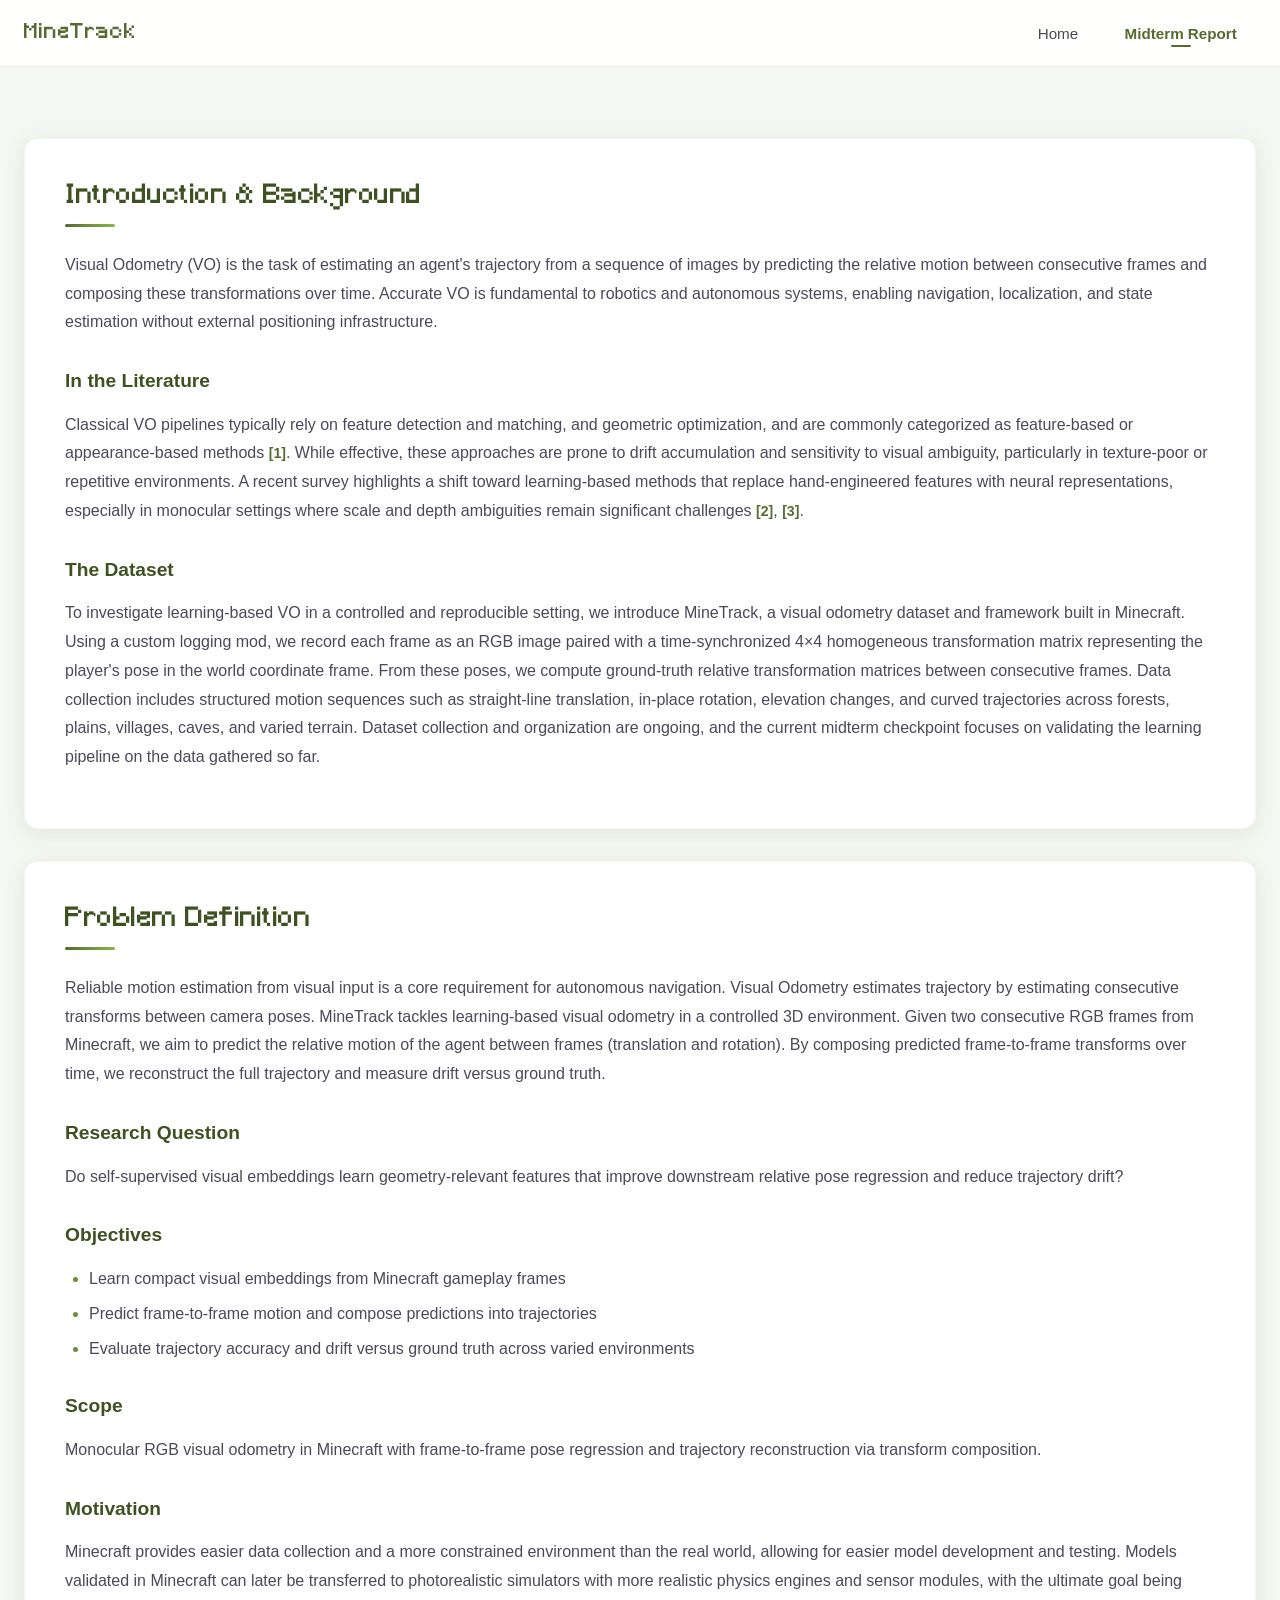
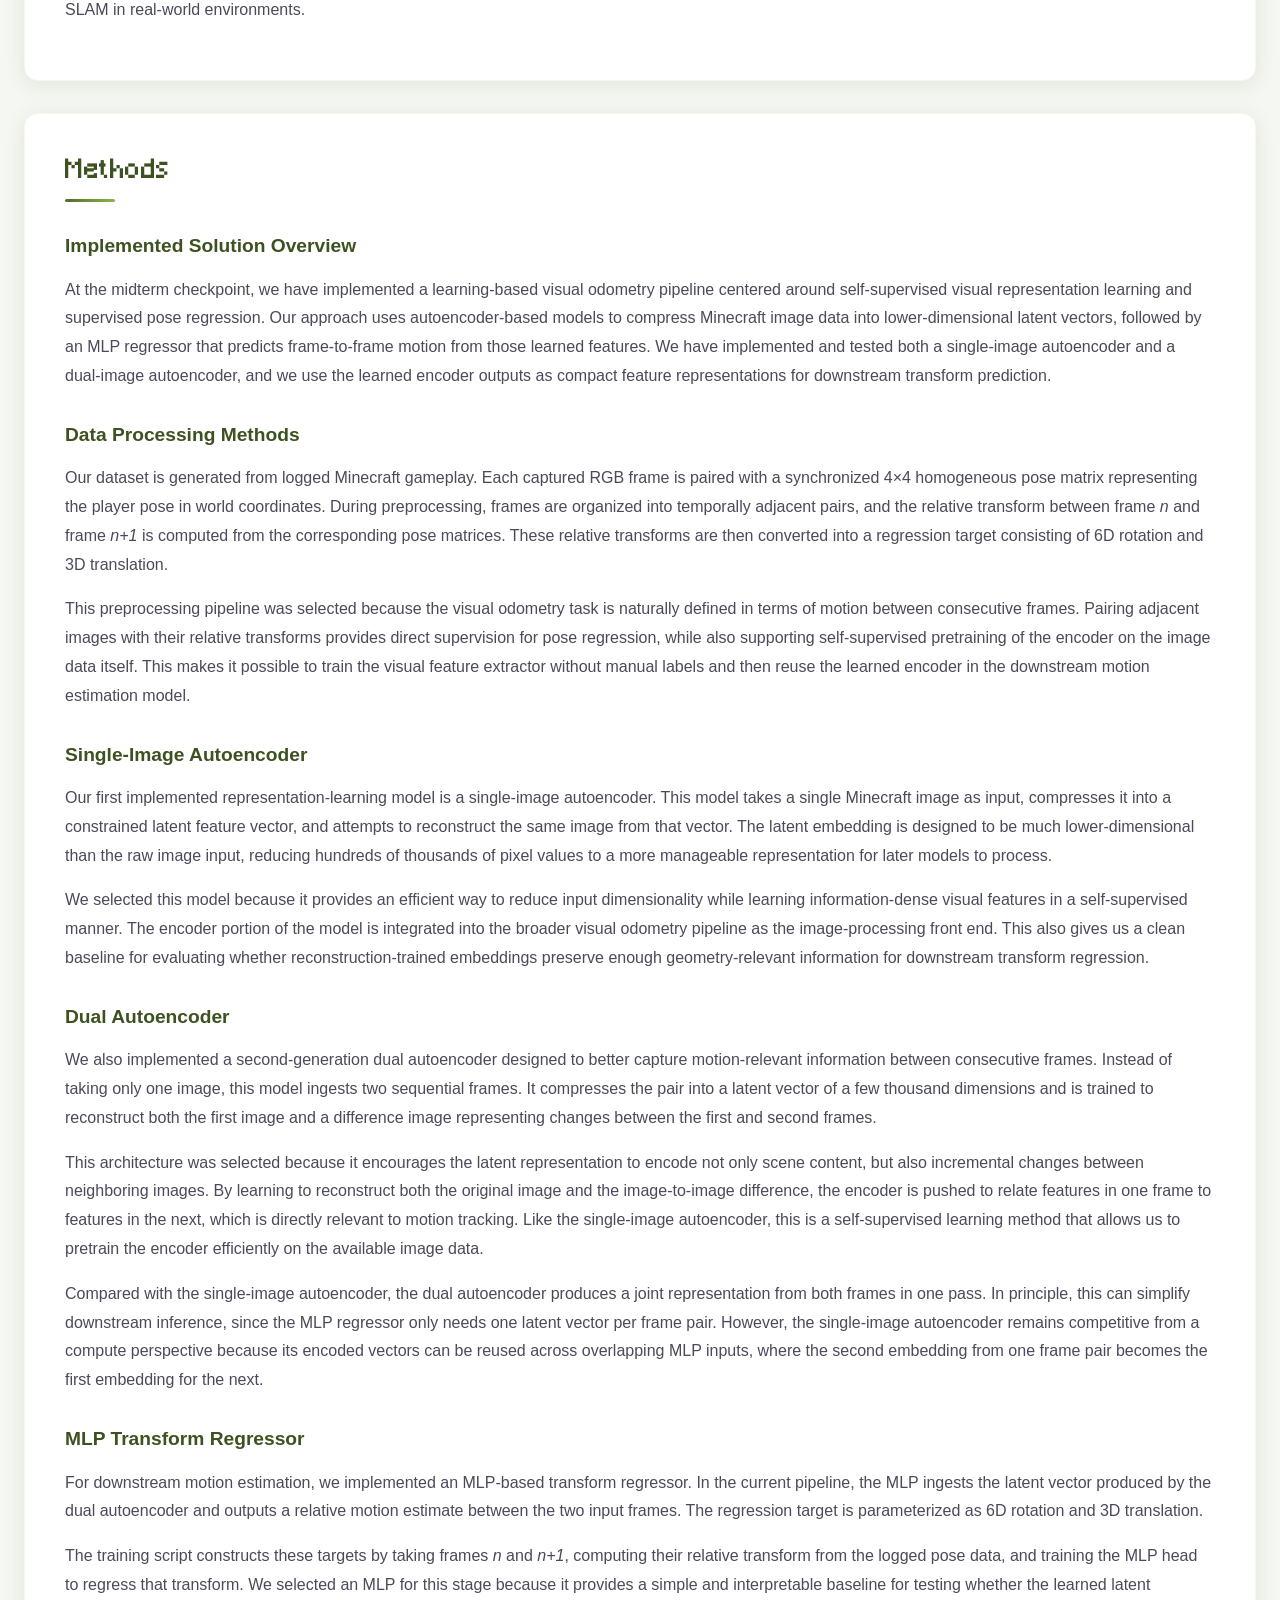
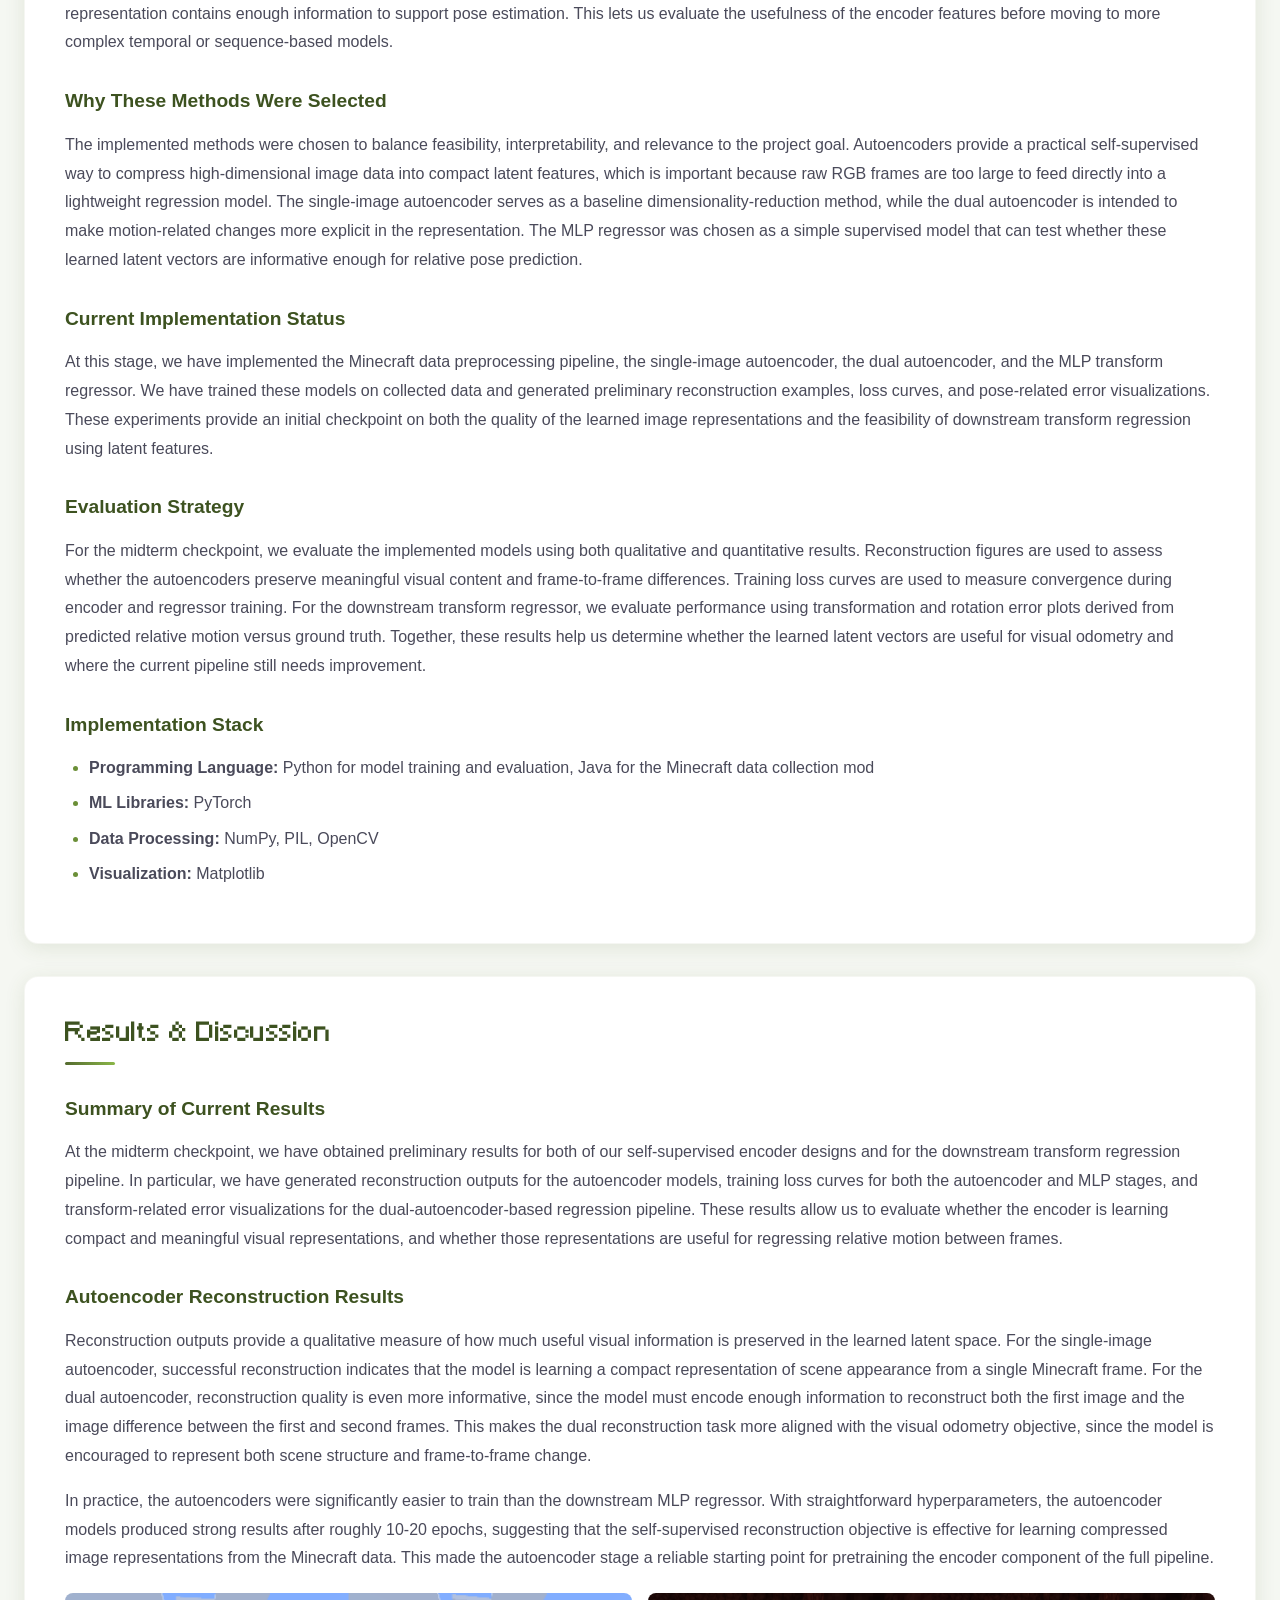
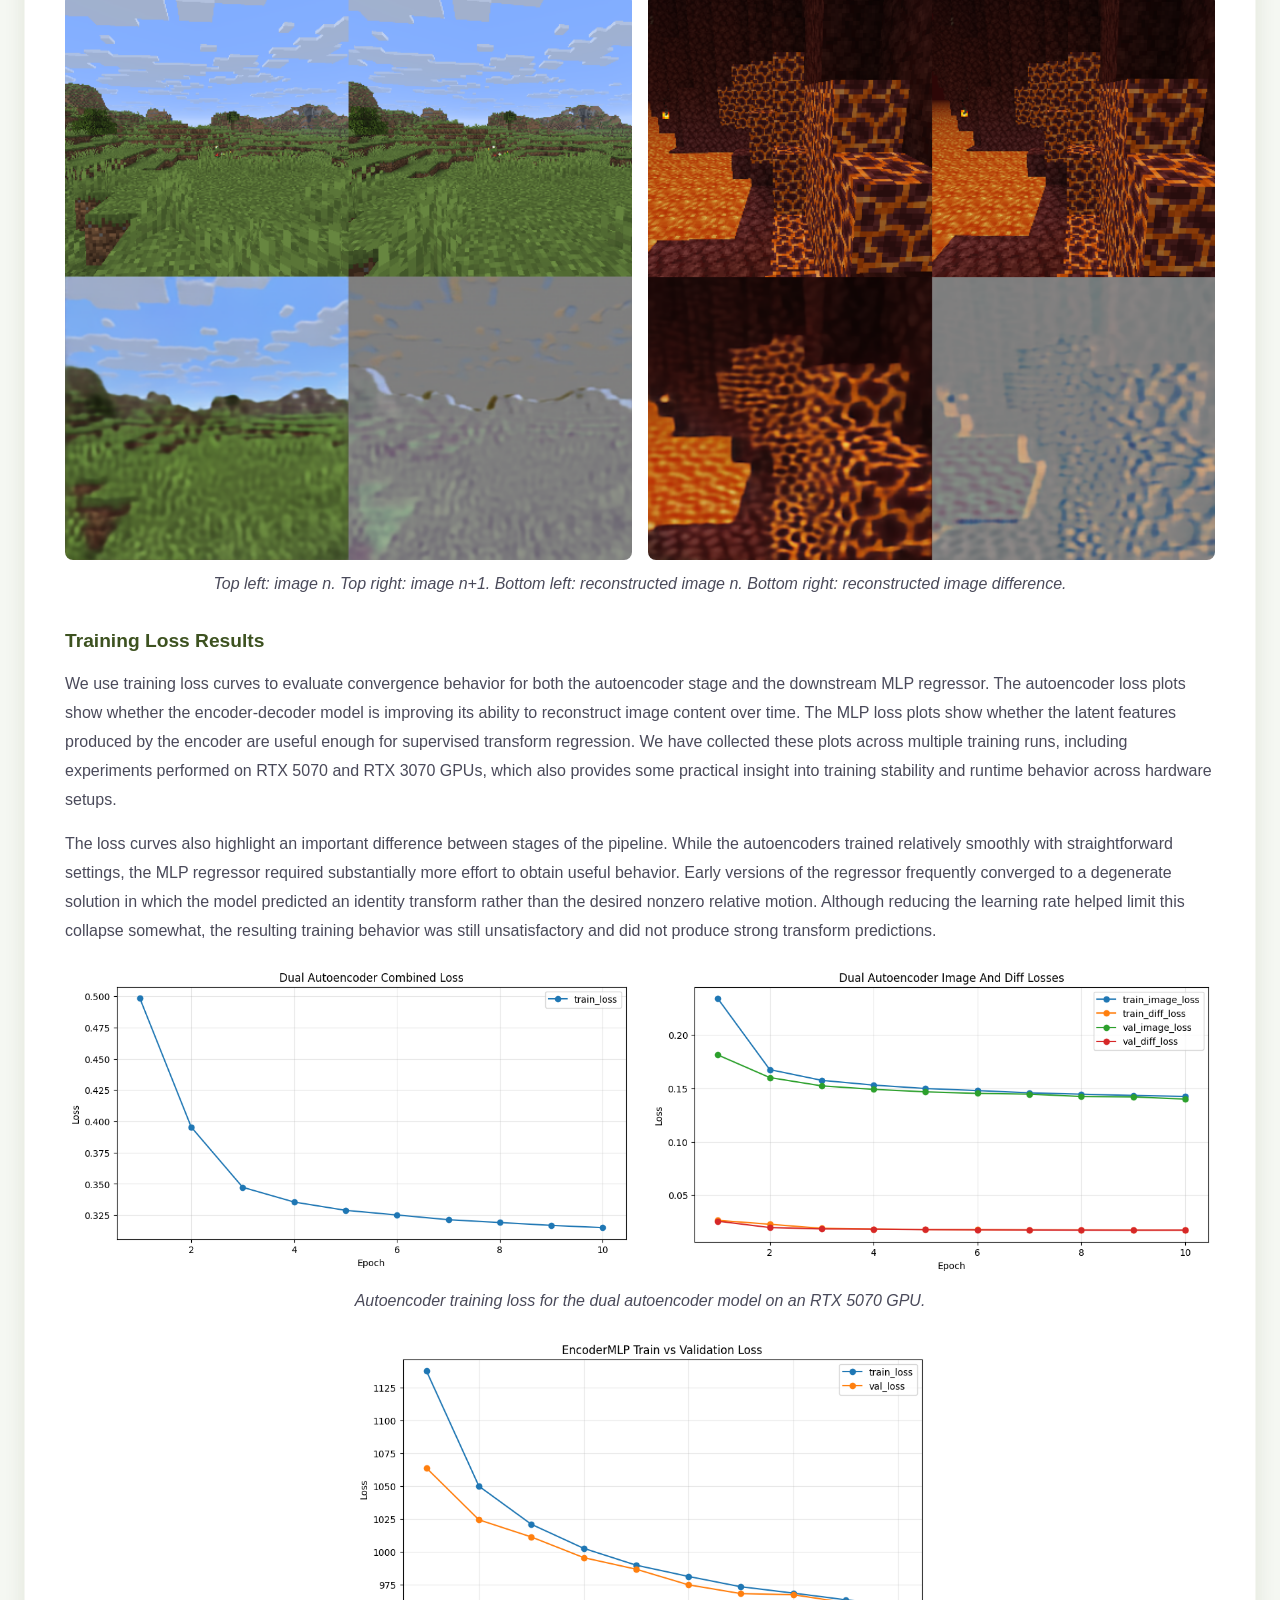
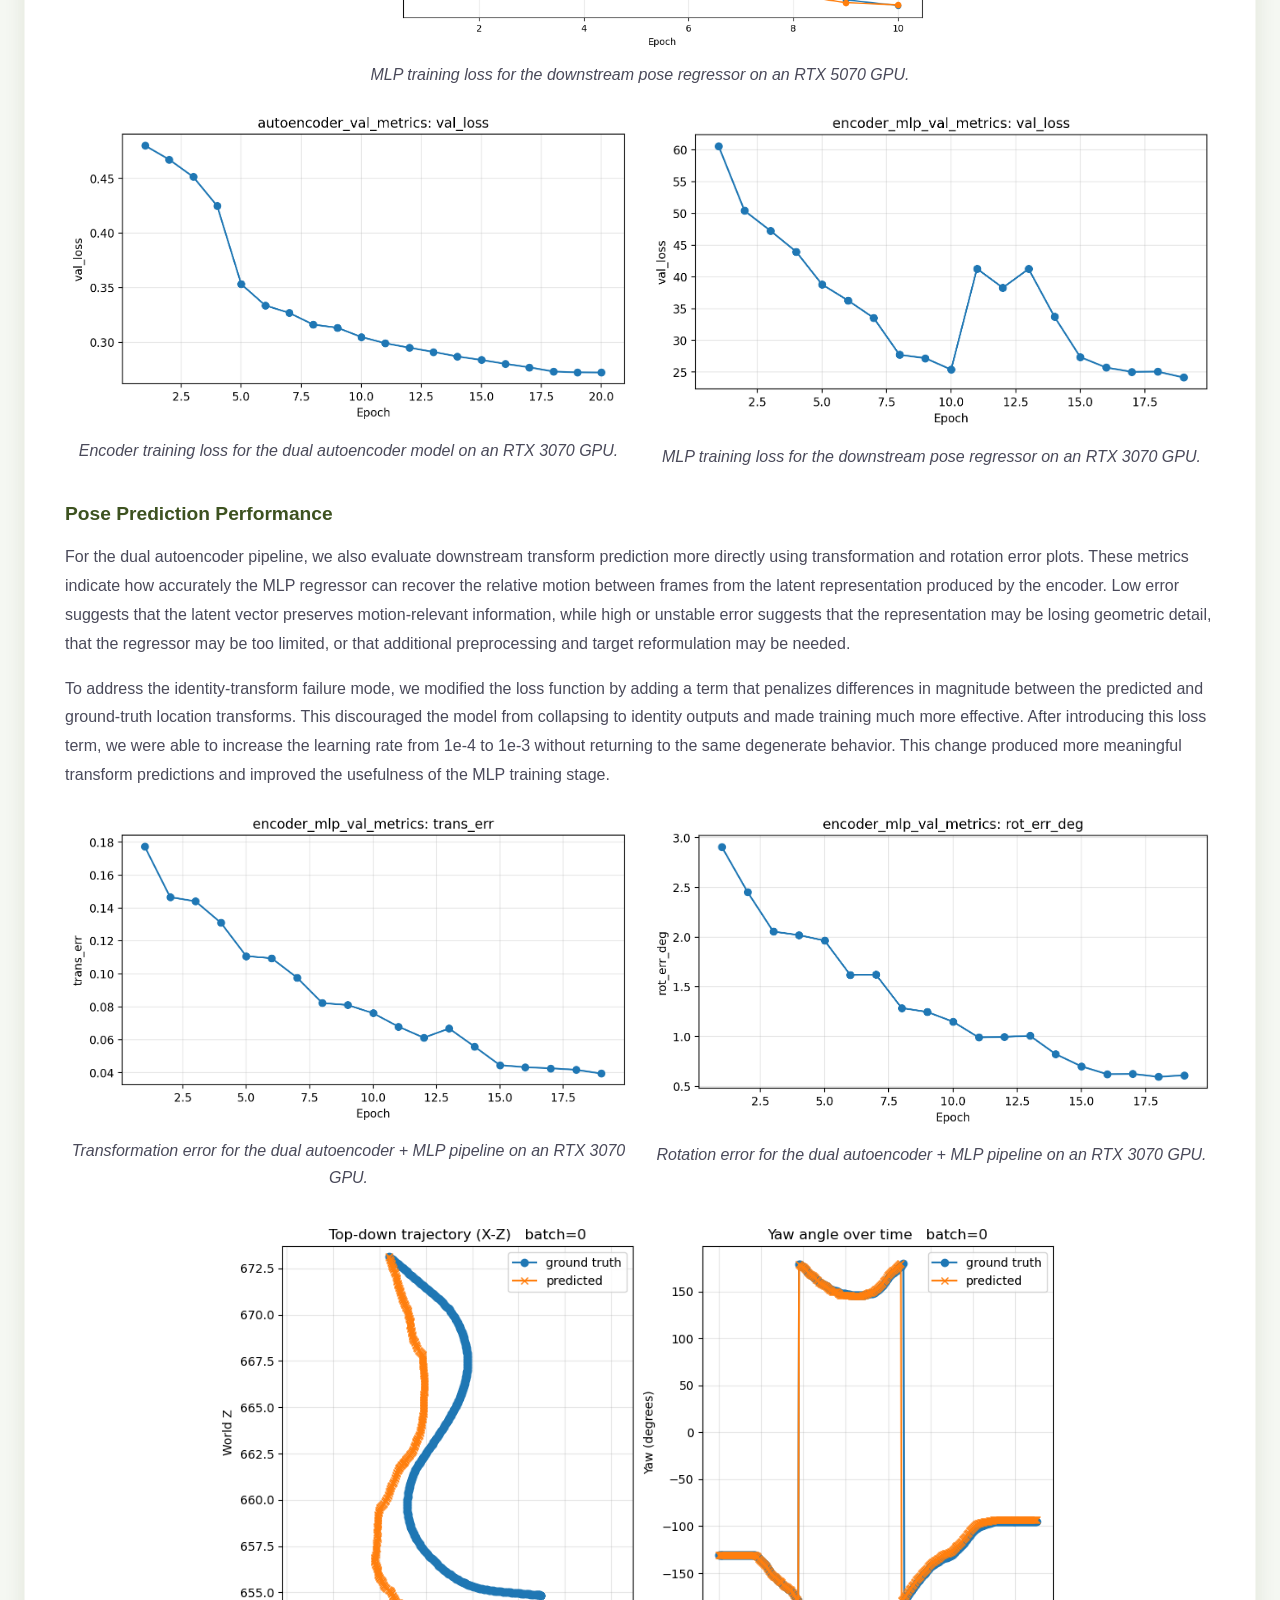
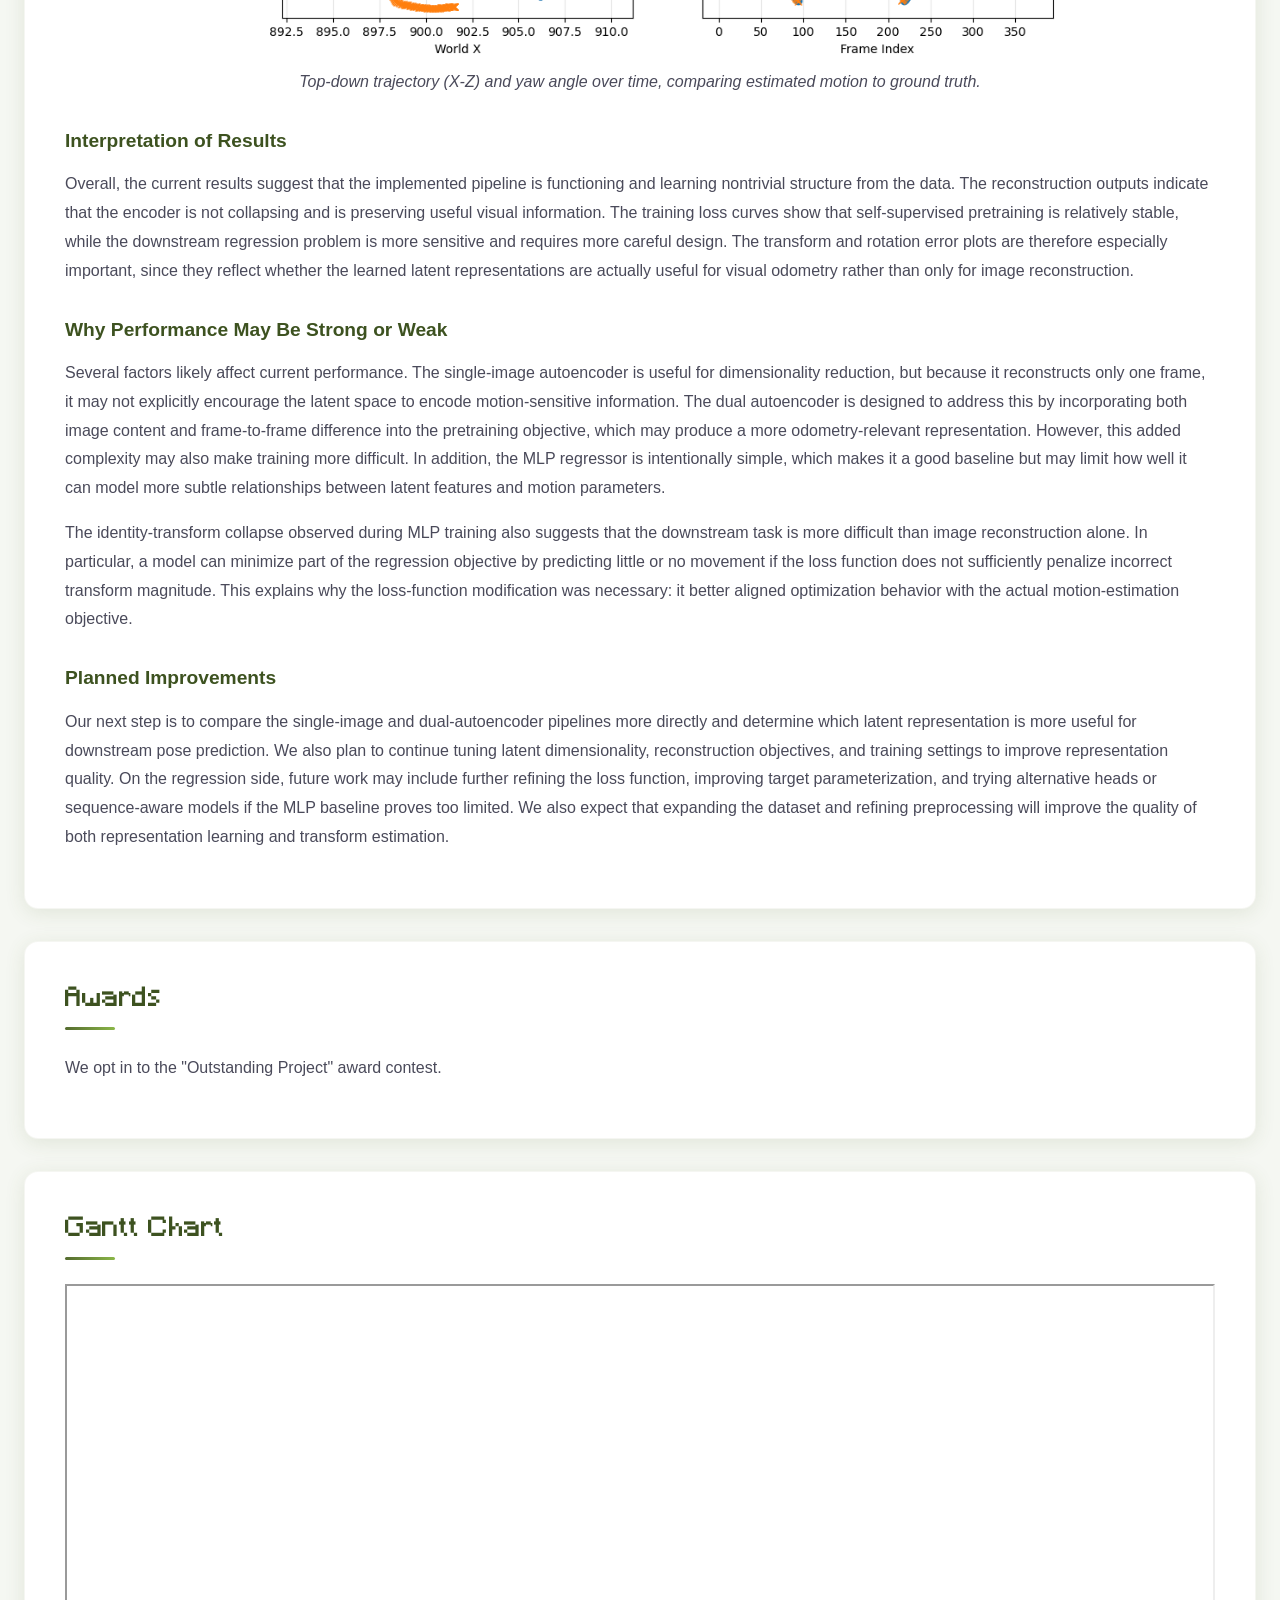
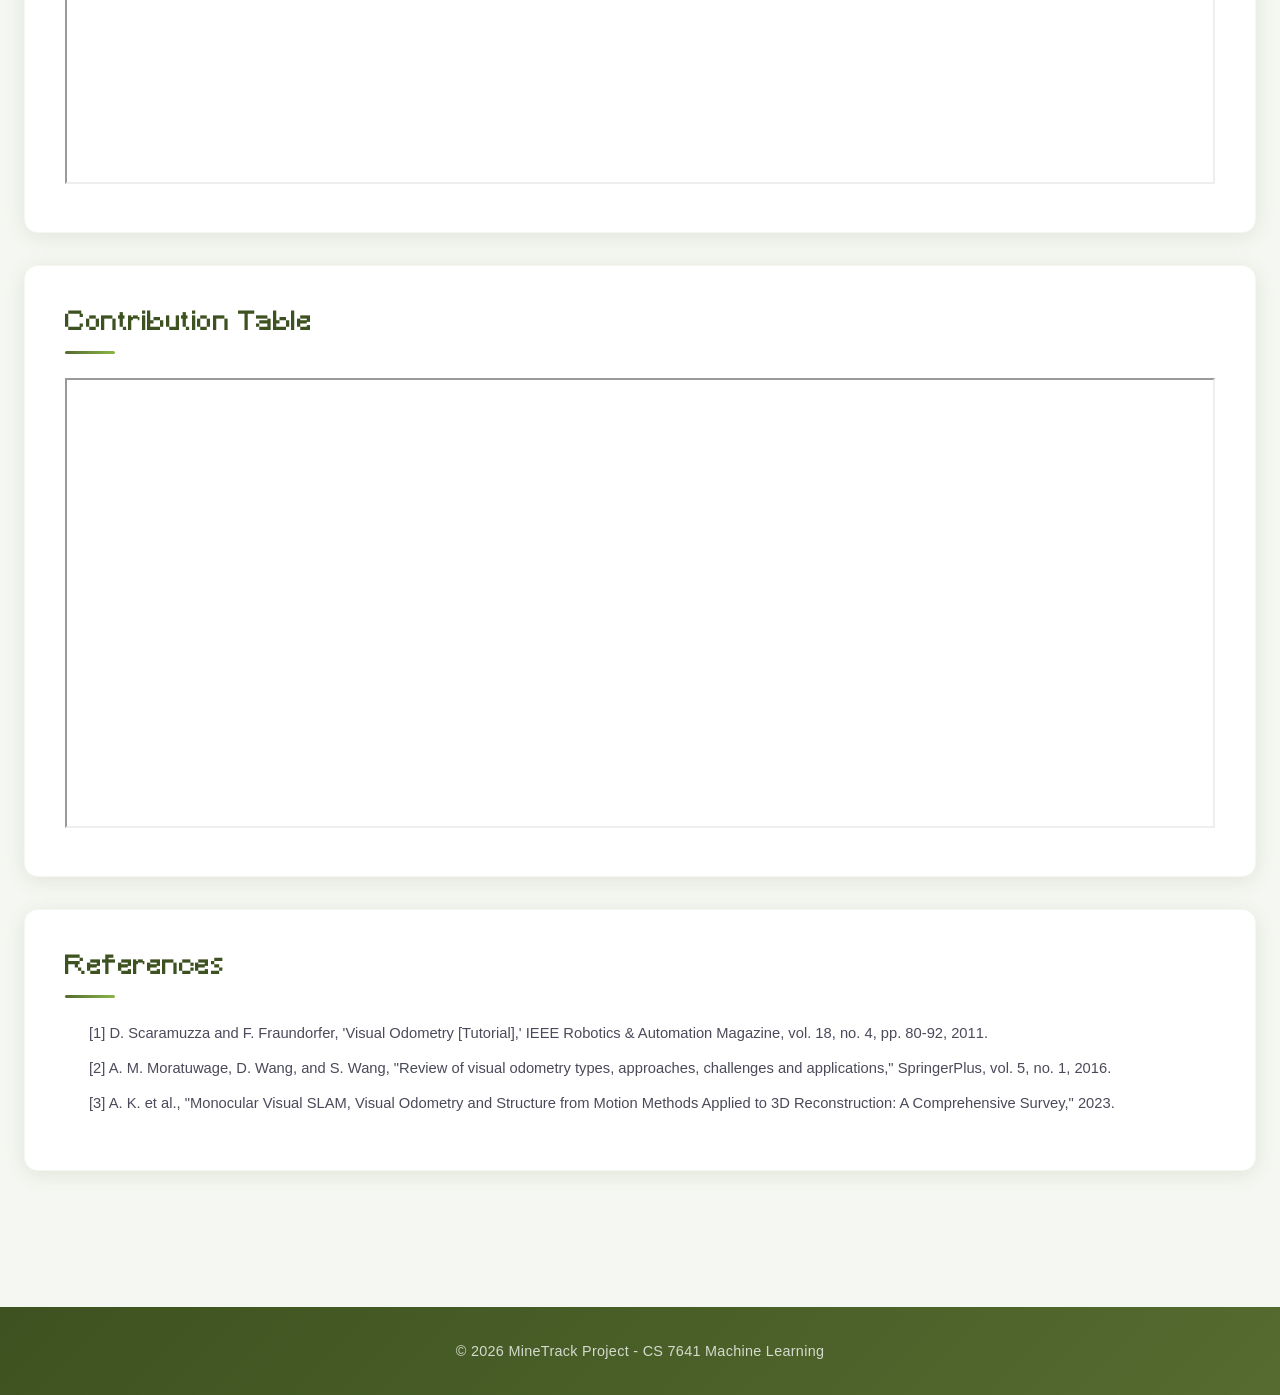
==== midterm.html @ 4d38806f "midterm report update" ====
<!DOCTYPE html>
<html lang="en">
<head>
    <meta charset="UTF-8">
    <meta name="viewport" content="width=device-width, initial-scale=1.0">
    <title>Midterm Report - MineTrack</title>
    <link rel="stylesheet" href="style.css">
    <script src="script.js" defer></script>
</head>
<body>

    <nav>
        <div class="container">
            <a href="index.html" class="nav-brand">MineTrack</a>
            <ul>
                <li><a href="index.html">Home</a></li>
                <li><a href="midterm.html" class="active">Midterm Report</a></li>
            </ul>
        </div>
    </nav>

    <main>
        <div class="container">

            <!-- Introduction & Background Panel -->
            <section class="content-panel fade-in">
                <h2>Introduction & Background</h2>

                <p>
                    Visual Odometry (VO) is the task of estimating an agent's trajectory from a sequence of images by predicting the relative motion between consecutive frames and composing these transformations over time. Accurate VO is fundamental to robotics and autonomous systems, enabling navigation, localization, and state estimation without external positioning infrastructure.
                </p>

                <h4>In the Literature</h4>
                <p>
                    Classical VO pipelines typically rely on feature detection and matching, and geometric optimization, and are commonly categorized as feature-based or appearance-based methods <span class="cite" data-ref="scaramuzza2011"></span>. While effective, these approaches are prone to drift accumulation and sensitivity to visual ambiguity, particularly in texture-poor or repetitive environments. A recent survey highlights a shift toward learning-based methods that replace hand-engineered features with neural representations, especially in monocular settings where scale and depth ambiguities remain significant challenges <span class="cite" data-ref="moratuwage2016"></span>, <span class="cite" data-ref="monocularsurvey2023"></span>.
                </p>

                <h4>The Dataset</h4>
                <p>
                    To investigate learning-based VO in a controlled and reproducible setting, we introduce MineTrack, a visual odometry dataset and framework built in Minecraft. Using a custom logging mod, we record each frame as an RGB image paired with a time-synchronized 4&times;4 homogeneous transformation matrix representing the player's pose in the world coordinate frame. From these poses, we compute ground-truth relative transformation matrices between consecutive frames. Data collection includes structured motion sequences such as straight-line translation, in-place rotation, elevation changes, and curved trajectories across forests, plains, villages, caves, and varied terrain. Dataset collection and organization are ongoing, and the current midterm checkpoint focuses on validating the learning pipeline on the data gathered so far.
                </p>
            </section>

            <!-- Problem Definition Panel -->
            <section class="content-panel fade-in">
                <h2>Problem Definition</h2>
                <p>
                    Reliable motion estimation from visual input is a core requirement for autonomous navigation. Visual Odometry estimates trajectory by estimating consecutive transforms between camera poses. MineTrack tackles learning-based visual odometry in a controlled 3D environment. Given two consecutive RGB frames from Minecraft, we aim to predict the relative motion of the agent between frames (translation and rotation). By composing predicted frame-to-frame transforms over time, we reconstruct the full trajectory and measure drift versus ground truth.
                </p>

                <h4>Research Question</h4>
                <p>
                    Do self-supervised visual embeddings learn geometry-relevant features that improve downstream relative pose regression and reduce trajectory drift?
                </p>

                <h4>Objectives</h4>
                <ul>
                    <li>Learn compact visual embeddings from Minecraft gameplay frames</li>
                    <li>Predict frame-to-frame motion and compose predictions into trajectories</li>
                    <li>Evaluate trajectory accuracy and drift versus ground truth across varied environments</li>
                </ul>

                <h4>Scope</h4>
                <p>
                    Monocular RGB visual odometry in Minecraft with frame-to-frame pose regression and trajectory reconstruction via transform composition.
                </p>

                <h4>Motivation</h4>
                <p>
                    Minecraft provides easier data collection and a more constrained environment than the real world, allowing for easier model development and testing. Models validated in Minecraft can later be transferred to photorealistic simulators with more realistic physics engines and sensor modules, with the ultimate goal being SLAM in real-world environments.
                </p>
            </section>

            <!-- Methods Panel -->
            <section class="content-panel fade-in">
                <h2>Methods</h2>

                <h4>Implemented Solution Overview</h4>
                <p>
                    At the midterm checkpoint, we have implemented a learning-based visual odometry pipeline centered around self-supervised visual representation learning and supervised pose regression. Our approach uses autoencoder-based models to compress Minecraft image data into lower-dimensional latent vectors, followed by an MLP regressor that predicts frame-to-frame motion from those learned features. We have implemented and tested both a single-image autoencoder and a dual-image autoencoder, and we use the learned encoder outputs as compact feature representations for downstream transform prediction.
                </p>

                <h4>Data Processing Methods</h4>
                <p>
                    Our dataset is generated from logged Minecraft gameplay. Each captured RGB frame is paired with a synchronized 4&times;4 homogeneous pose matrix representing the player pose in world coordinates. During preprocessing, frames are organized into temporally adjacent pairs, and the relative transform between frame <em>n</em> and frame <em>n+1</em> is computed from the corresponding pose matrices. These relative transforms are then converted into a regression target consisting of 6D rotation and 3D translation.
                </p>
                <p>
                    This preprocessing pipeline was selected because the visual odometry task is naturally defined in terms of motion between consecutive frames. Pairing adjacent images with their relative transforms provides direct supervision for pose regression, while also supporting self-supervised pretraining of the encoder on the image data itself. This makes it possible to train the visual feature extractor without manual labels and then reuse the learned encoder in the downstream motion estimation model.
                </p>

                <h4>Single-Image Autoencoder</h4>
                <p>
                    Our first implemented representation-learning model is a single-image autoencoder. This model takes a single Minecraft image as input, compresses it into a constrained latent feature vector, and attempts to reconstruct the same image from that vector. The latent embedding is designed to be much lower-dimensional than the raw image input, reducing hundreds of thousands of pixel values to a more manageable representation for later models to process.
                </p>
                <p>
                    We selected this model because it provides an efficient way to reduce input dimensionality while learning information-dense visual features in a self-supervised manner. The encoder portion of the model is integrated into the broader visual odometry pipeline as the image-processing front end. This also gives us a clean baseline for evaluating whether reconstruction-trained embeddings preserve enough geometry-relevant information for downstream transform regression.
                </p>

                <h4>Dual Autoencoder</h4>
                <p>
                    We also implemented a second-generation dual autoencoder designed to better capture motion-relevant information between consecutive frames. Instead of taking only one image, this model ingests two sequential frames. It compresses the pair into a latent vector of a few thousand dimensions and is trained to reconstruct both the first image and a difference image representing changes between the first and second frames.
                </p>
                <p>
                    This architecture was selected because it encourages the latent representation to encode not only scene content, but also incremental changes between neighboring images. By learning to reconstruct both the original image and the image-to-image difference, the encoder is pushed to relate features in one frame to features in the next, which is directly relevant to motion tracking. Like the single-image autoencoder, this is a self-supervised learning method that allows us to pretrain the encoder efficiently on the available image data.
                </p>
                <p>
                    Compared with the single-image autoencoder, the dual autoencoder produces a joint representation from both frames in one pass. In principle, this can simplify downstream inference, since the MLP regressor only needs one latent vector per frame pair. However, the single-image autoencoder remains competitive from a compute perspective because its encoded vectors can be reused across overlapping MLP inputs, where the second embedding from one frame pair becomes the first embedding for the next.
                </p>

                <h4>MLP Transform Regressor</h4>
                <p>
                    For downstream motion estimation, we implemented an MLP-based transform regressor. In the current pipeline, the MLP ingests the latent vector produced by the dual autoencoder and outputs a relative motion estimate between the two input frames. The regression target is parameterized as 6D rotation and 3D translation.
                </p>
                <p>
                    The training script constructs these targets by taking frames <em>n</em> and <em>n+1</em>, computing their relative transform from the logged pose data, and training the MLP head to regress that transform. We selected an MLP for this stage because it provides a simple and interpretable baseline for testing whether the learned latent representation contains enough information to support pose estimation. This lets us evaluate the usefulness of the encoder features before moving to more complex temporal or sequence-based models.
                </p>

                <h4>Why These Methods Were Selected</h4>
                <p>
                    The implemented methods were chosen to balance feasibility, interpretability, and relevance to the project goal. Autoencoders provide a practical self-supervised way to compress high-dimensional image data into compact latent features, which is important because raw RGB frames are too large to feed directly into a lightweight regression model. The single-image autoencoder serves as a baseline dimensionality-reduction method, while the dual autoencoder is intended to make motion-related changes more explicit in the representation. The MLP regressor was chosen as a simple supervised model that can test whether these learned latent vectors are informative enough for relative pose prediction.
                </p>

                <h4>Current Implementation Status</h4>
                <p>
                    At this stage, we have implemented the Minecraft data preprocessing pipeline, the single-image autoencoder, the dual autoencoder, and the MLP transform regressor. We have trained these models on collected data and generated preliminary reconstruction examples, loss curves, and pose-related error visualizations. These experiments provide an initial checkpoint on both the quality of the learned image representations and the feasibility of downstream transform regression using latent features.
                </p>

                <h4>Evaluation Strategy</h4>
                <p>
                    For the midterm checkpoint, we evaluate the implemented models using both qualitative and quantitative results. Reconstruction figures are used to assess whether the autoencoders preserve meaningful visual content and frame-to-frame differences. Training loss curves are used to measure convergence during encoder and regressor training. For the downstream transform regressor, we evaluate performance using transformation and rotation error plots derived from predicted relative motion versus ground truth. Together, these results help us determine whether the learned latent vectors are useful for visual odometry and where the current pipeline still needs improvement.
                </p>

                <h4>Implementation Stack</h4>
                <ul>
                    <li><strong>Programming Language:</strong> Python for model training and evaluation, Java for the Minecraft data collection mod</li>
                    <li><strong>ML Libraries:</strong> PyTorch</li>
                    <li><strong>Data Processing:</strong> NumPy, PIL, OpenCV</li>
                    <li><strong>Visualization:</strong> Matplotlib</li>
                </ul>
            </section>

            <!-- Results & Discussion Panel -->
            <section class="content-panel fade-in">
                <h2>Results & Discussion</h2>

                <h4>Summary of Current Results</h4>
                <p>
                    At the midterm checkpoint, we have obtained preliminary results for both of our self-supervised encoder designs and for the downstream transform regression pipeline. In particular, we have generated reconstruction outputs for the autoencoder models, training loss curves for both the autoencoder and MLP stages, and transform-related error visualizations for the dual-autoencoder-based regression pipeline. These results allow us to evaluate whether the encoder is learning compact and meaningful visual representations, and whether those representations are useful for regressing relative motion between frames.
                </p>

                <h4>Autoencoder Reconstruction Results</h4>
                <p>
                    Reconstruction outputs provide a qualitative measure of how much useful visual information is preserved in the learned latent space. For the single-image autoencoder, successful reconstruction indicates that the model is learning a compact representation of scene appearance from a single Minecraft frame. For the dual autoencoder, reconstruction quality is even more informative, since the model must encode enough information to reconstruct both the first image and the image difference between the first and second frames. This makes the dual reconstruction task more aligned with the visual odometry objective, since the model is encouraged to represent both scene structure and frame-to-frame change.
                </p>
                <p>
                    In practice, the autoencoders were significantly easier to train than the downstream MLP regressor. With straightforward hyperparameters, the autoencoder models produced strong results after roughly 10-20 epochs, suggesting that the self-supervised reconstruction objective is effective for learning compressed image representations from the Minecraft data. This made the autoencoder stage a reliable starting point for pretraining the encoder component of the full pipeline.
                </p>

                <!-- AUTOENCODER RECONSTRUCTION RESULTS -->
                <figure class="figure-pair-block">
                    <div class="figure-pair-grid">
                        <img src="media/images/midterm-report-figures/aaron/encoder_visualization.png" alt="Autoencoder reconstruction figure 1">
                        <img src="media/images/midterm-report-figures/aaron/encoder_visualization2.png" alt="Autoencoder reconstruction figure 2">
                    </div>
                    <figcaption>
                        Top left: image n. Top right: image n+1. Bottom left: reconstructed image n. Bottom right: reconstructed image difference.
                    </figcaption>
                </figure>

                <h4>Training Loss Results</h4>
                <p>
                    We use training loss curves to evaluate convergence behavior for both the autoencoder stage and the downstream MLP regressor. The autoencoder loss plots show whether the encoder-decoder model is improving its ability to reconstruct image content over time. The MLP loss plots show whether the latent features produced by the encoder are useful enough for supervised transform regression. We have collected these plots across multiple training runs, including experiments performed on RTX 5070 and RTX 3070 GPUs, which also provides some practical insight into training stability and runtime behavior across hardware setups.
                </p>
                <p>
                    The loss curves also highlight an important difference between stages of the pipeline. While the autoencoders trained relatively smoothly with straightforward settings, the MLP regressor required substantially more effort to obtain useful behavior. Early versions of the regressor frequently converged to a degenerate solution in which the model predicted an identity transform rather than the desired nonzero relative motion. Although reducing the learning rate helped limit this collapse somewhat, the resulting training behavior was still unsatisfactory and did not produce strong transform predictions.
                </p>

                <!-- AUTOENCODER TRAINING LOSS -->
                <figure class="figure-pair-block">
                    <div class="figure-pair-grid">
                        <img src="media/images/midterm-report-figures/ojas/autoencoder_loss.png" alt="Autoencoder loss on RTX 5070 (run 1)">
                        <img src="media/images/midterm-report-figures/ojas/autoencoder_loss2.png" alt="Autoencoder loss on RTX 5070 (run 2)">
                    </div>
                    <figcaption>
                        Autoencoder training loss for the dual autoencoder model on an RTX 5070 GPU.
                    </figcaption>
                </figure>

                <!-- MLP TRAINING LOSS -->
                <div class="figure-block">
                    <img src="media\images\midterm-report-figures\ojas\encodermlp_loss.png" alt="MLP training loss on RTX 5070" style="width: 50%; max-width: 900px; display: block; margin: 0 auto;">
                    <p style="text-align: center; font-style: italic; margin-top: 0.5rem;">
                        MLP training loss for the downstream pose regressor on an RTX 5070 GPU.
                    </p>
                </div>

                <!-- RTX 3070 TRAINING LOSS -->
                <div class="figure-pair-grid figure-pair-separate-captions">
                    <figure class="figure-cell">
                        <img src="media/images/midterm-report-figures/isaac/autoencoder_loss.png" alt="Encoder loss on RTX 3070">
                        <figcaption>
                            Encoder training loss for the dual autoencoder model on an RTX 3070 GPU.
                        </figcaption>
                    </figure>
                    <figure class="figure-cell">
                        <img src="media/images/midterm-report-figures/isaac/encodermlp_loss.png" alt="MLP loss on RTX 3070">
                        <figcaption>
                            MLP training loss for the downstream pose regressor on an RTX 3070 GPU.
                        </figcaption>
                    </figure>
                </div>

                <h4>Pose Prediction Performance</h4>
                <p>
                    For the dual autoencoder pipeline, we also evaluate downstream transform prediction more directly using transformation and rotation error plots. These metrics indicate how accurately the MLP regressor can recover the relative motion between frames from the latent representation produced by the encoder. Low error suggests that the latent vector preserves motion-relevant information, while high or unstable error suggests that the representation may be losing geometric detail, that the regressor may be too limited, or that additional preprocessing and target reformulation may be needed.
                </p>
                <p>
                    To address the identity-transform failure mode, we modified the loss function by adding a term that penalizes differences in magnitude between the predicted and ground-truth location transforms. This discouraged the model from collapsing to identity outputs and made training much more effective. After introducing this loss term, we were able to increase the learning rate from 1e-4 to 1e-3 without returning to the same degenerate behavior. This change produced more meaningful transform predictions and improved the usefulness of the MLP training stage.
                </p>

                <!-- RTX 3070 ERROR PLOTS -->
                <div class="figure-pair-grid figure-pair-separate-captions">
                    <figure class="figure-cell">
                        <img src="media/images/midterm-report-figures/isaac/transformation_error.png" alt="Transformation error on RTX 3070">
                        <figcaption>
                            Transformation error for the dual autoencoder + MLP pipeline on an RTX 3070 GPU.
                        </figcaption>
                    </figure>
                    <figure class="figure-cell">
                        <img src="media/images/midterm-report-figures/isaac/rotation_error.png" alt="Rotation error on RTX 3070">
                        <figcaption>
                            Rotation error for the dual autoencoder + MLP pipeline on an RTX 3070 GPU.
                        </figcaption>
                    </figure>
                </div>

                <!-- TRAJECTORY AND YAW COMPARISON -->
                <div class="figure-block">
                    <img src="media\images\midterm-report-figures\aaron\topdown_yaw.png" alt="Top-down trajectory and yaw angle over time: estimated versus ground truth" style="width: 75%; max-width: 900px; display: block; margin: 0 auto;">
                    <p style="text-align: center; font-style: italic; margin-top: 0.5rem;">
                        Top-down trajectory (X-Z) and yaw angle over time, comparing estimated motion to ground truth.
                    </p>
                </div>

                

                <h4>Interpretation of Results</h4>
                <p>
                    Overall, the current results suggest that the implemented pipeline is functioning and learning nontrivial structure from the data. The reconstruction outputs indicate that the encoder is not collapsing and is preserving useful visual information. The training loss curves show that self-supervised pretraining is relatively stable, while the downstream regression problem is more sensitive and requires more careful design. The transform and rotation error plots are therefore especially important, since they reflect whether the learned latent representations are actually useful for visual odometry rather than only for image reconstruction.
                </p>

                <h4>Why Performance May Be Strong or Weak</h4>
                <p>
                    Several factors likely affect current performance. The single-image autoencoder is useful for dimensionality reduction, but because it reconstructs only one frame, it may not explicitly encourage the latent space to encode motion-sensitive information. The dual autoencoder is designed to address this by incorporating both image content and frame-to-frame difference into the pretraining objective, which may produce a more odometry-relevant representation. However, this added complexity may also make training more difficult. In addition, the MLP regressor is intentionally simple, which makes it a good baseline but may limit how well it can model more subtle relationships between latent features and motion parameters.
                </p>
                <p>
                    The identity-transform collapse observed during MLP training also suggests that the downstream task is more difficult than image reconstruction alone. In particular, a model can minimize part of the regression objective by predicting little or no movement if the loss function does not sufficiently penalize incorrect transform magnitude. This explains why the loss-function modification was necessary: it better aligned optimization behavior with the actual motion-estimation objective.
                </p>

                <h4>Planned Improvements</h4>
                <p>
                    Our next step is to compare the single-image and dual-autoencoder pipelines more directly and determine which latent representation is more useful for downstream pose prediction. We also plan to continue tuning latent dimensionality, reconstruction objectives, and training settings to improve representation quality. On the regression side, future work may include further refining the loss function, improving target parameterization, and trying alternative heads or sequence-aware models if the MLP baseline proves too limited. We also expect that expanding the dataset and refining preprocessing will improve the quality of both representation learning and transform estimation.
                </p>
            </section>

            <section class="content-panel fade-in">
                <h2>Awards</h2>
                <p>We opt in to the "Outstanding Project" award contest.</p>
            </section>

            <section class="content-panel fade-in">
                <h2>Gantt Chart</h2>
                <iframe src="https://docs.google.com/spreadsheets/d/e/2PACX-1vSwMRUYYZHdZFkT4o_maTiItvI8GCN0Fj8evmmvVcnEWApAuN-rOlwJ7V2wSFuOag/pubhtml?gid=1511207567&amp;single=true&amp;headers=false&amp;chrome=false&amp;widget=false"
                style="width: 100%; height: 500px">
                </iframe>
            </section>

            <section class="content-panel fade-in">
                <h2>Contribution Table</h2>
                <iframe src="https://docs.google.com/spreadsheets/d/e/2PACX-1vRvOF2WKPEOyOUuTDDgSeGbIw96JE5M8ZzlW-sfCej8hOEcK6tyabCRgvnmn-oqPida8Oj5KZMi8A2q/pubhtml?gid=0&amp;single=true&amp;chrome=false&amp;widget=false"
                style="width: 100%; height: 450px">
                </iframe>
            </section>

            <section class="content-panel fade-in">
                <h2>References</h2>
                <ul id="bibliography-list" class="references-list">
                </ul>
            </section>

        </div>
    </main>

    <footer>
        <div class="container">
            <p>&copy; 2026 MineTrack Project - CS 7641 Machine Learning</p>
        </div>
    </footer>
</body>
</html>
---- style.css ----
/* ===== CSS Custom Properties ===== */
:root {
    --green-dark: #3d5220;
    --green-primary: #556b2f;
    --green-medium: #6b8f37;
    --green-light: #8ab648;
    --green-pale: #e8f0d8;
    --bg-body: #f5f7f2;
    --bg-card: #ffffff;
    --text-primary: #1a1a2e;
    --text-secondary: #4a4a5a;
    --text-muted: #7a7a8a;
    --shadow-sm: 0 2px 8px rgba(85, 107, 47, 0.08);
    --shadow-md: 0 4px 20px rgba(85, 107, 47, 0.12);
    --shadow-lg: 0 12px 40px rgba(85, 107, 47, 0.18);
    --shadow-hover: 0 8px 30px rgba(85, 107, 47, 0.22);
    --radius-sm: 8px;
    --radius-md: 14px;
    --radius-lg: 20px;
    --transition-fast: 0.2s cubic-bezier(0.4, 0, 0.2, 1);
    --transition-smooth: 0.35s cubic-bezier(0.4, 0, 0.2, 1);
    --font-body: 'Inter', 'Segoe UI', 'Roboto', 'Helvetica Neue', Arial, sans-serif;
    --font-minecraft: 'Minecraft', 'Press Start 2P', monospace;
}

/* ===== Reset & Base ===== */
@font-face {
    font-family: 'Minecraft';
    src: url('fonts/Minecraft.ttf') format('truetype');
    font-weight: normal;
    font-style: normal;
}

@import url('https://fonts.googleapis.com/css2?family=Inter:wght@300;400;500;600;700;800&display=swap');

*, *::before, *::after {
    margin: 0;
    padding: 0;
    box-sizing: border-box;
}

html {
    scroll-behavior: smooth;
}

body {
    font-family: var(--font-body);
    line-height: 1.7;
    color: var(--text-primary);
    background-color: var(--bg-body);
    -webkit-font-smoothing: antialiased;
    -moz-osx-font-smoothing: grayscale;
}

.container {
    max-width: 1280px;
    margin: 0 auto;
    padding: 0 24px;
}

/* ===== Scroll Animations ===== */
.fade-in {
    opacity: 0;
    transform: translateY(24px);
    transition: opacity 0.6s cubic-bezier(0.22, 1, 0.36, 1),
                transform 0.6s cubic-bezier(0.22, 1, 0.36, 1);
}

.fade-in.visible {
    opacity: 1;
    transform: translateY(0);
}

/* Stagger delay classes for sequential reveal */
.fade-delay-1 { transition-delay: 0.1s; }
.fade-delay-2 { transition-delay: 0.2s; }
.fade-delay-3 { transition-delay: 0.3s; }
.fade-delay-4 { transition-delay: 0.4s; }

/* ===== Minecraft Title Utility ===== */
.minecraft-title {
    font-family: var(--font-minecraft);
    font-weight: 400;
    text-shadow: 2px 2px 0px rgba(0,0,0,0.15);
    letter-spacing: 1px;
}

/* ===== Content Panels ===== */
.content-panel {
    background-color: var(--bg-card);
    border-radius: var(--radius-md);
    padding: 2.5rem;
    margin: 2rem 0;
    box-shadow: var(--shadow-md);
    border: 1px solid rgba(85, 107, 47, 0.06);
    transition: box-shadow var(--transition-smooth), transform var(--transition-smooth);
    position: relative;
    overflow: hidden;
}

.content-panel::before {
    content: '';
    position: absolute;
    top: 0;
    left: 0;
    width: 4px;
    height: 100%;
    background: linear-gradient(180deg, var(--green-light), var(--green-primary));
    border-radius: 4px 0 0 4px;
    opacity: 0;
    transition: opacity var(--transition-smooth);
}

.content-panel:hover {
    box-shadow: var(--shadow-hover);
    transform: translateY(-2px);
}

.content-panel:hover::before {
    opacity: 1;
}

.content-panel h2 {
    color: var(--green-dark);
    border-bottom: none;
    padding-bottom: 0.75rem;
    margin-bottom: 1.5rem;
    font-family: var(--font-minecraft);
    font-size: 1.6rem;
    font-weight: 400;
    position: relative;
    letter-spacing: 0.5px;
    line-height: 1.4;
}

.content-panel h2::after {
    content: '';
    position: absolute;
    bottom: 0;
    left: 0;
    width: 50px;
    height: 3px;
    background: linear-gradient(90deg, var(--green-primary), var(--green-light));
    border-radius: 3px;
    transition: width var(--transition-smooth);
}

.content-panel:hover h2::after {
    width: 80px;
}

.content-panel h3 {
    color: var(--green-primary);
    margin-top: 2rem;
    margin-bottom: 1rem;
    font-weight: 600;
}

.content-panel h4 {
    color: var(--green-dark);
    margin-top: 1.75rem;
    margin-bottom: 0.8rem;
    font-weight: 600;
    font-size: 1.2rem;
}

.content-panel p {
    margin-bottom: 1rem;
    color: var(--text-secondary);
    line-height: 1.8;
}

.content-panel ul,
.content-panel ol {
    margin-left: 1.5rem;
    margin-bottom: 1rem;
}

.content-panel li {
    margin-bottom: 0.5rem;
    color: var(--text-secondary);
    line-height: 1.7;
}

.content-panel li::marker {
    color: var(--green-medium);
}

/* ===== Figure Layouts ===== */
.figure-pair-block {
    margin: 1.25rem 0 1.5rem;
}

.figure-pair-grid {
    display: grid;
    grid-template-columns: repeat(2, minmax(0, 1fr));
    gap: 1rem;
}

.figure-pair-grid img {
    width: 100%;
    height: auto;
    display: block;
    border-radius: var(--radius-sm);
}

.figure-pair-block figcaption {
    margin-top: 0.6rem;
    text-align: center;
    font-style: italic;
    color: var(--text-secondary);
}

.figure-pair-separate-captions {
    margin: 1.25rem 0 1.5rem;
}

.figure-cell {
    margin: 0;
}

.figure-cell figcaption {
    margin-top: 0.6rem;
    text-align: center;
    font-style: italic;
    color: var(--text-secondary);
}

@media (max-width: 900px) {
    .figure-pair-grid {
        grid-template-columns: 1fr;
    }
}

/* ===== Header ===== */
header {
    background-color: var(--bg-card);
    color: var(--green-primary);
    padding: 2rem 0;
    text-align: center;
    box-shadow: var(--shadow-sm);
}

header h1 {
    font-size: 2.5rem;
    font-weight: 700;
    margin-bottom: 0.5rem;
    letter-spacing: -0.5px;
}

.subtitle {
    font-size: 1.1rem;
    color: var(--text-muted);
    font-weight: 400;
}

/* ===== Navigation ===== */
nav {
    background-color: rgba(255, 255, 255, 0.92);
    backdrop-filter: blur(16px);
    -webkit-backdrop-filter: blur(16px);
    padding: 0;
    box-shadow: 0 1px 0 rgba(85, 107, 47, 0.08);
    border-bottom: none;
    position: sticky;
    top: 0;
    z-index: 1000;
    transition: box-shadow var(--transition-smooth);
}

nav.scrolled {
    box-shadow: var(--shadow-md);
}

nav .container {
    display: flex;
    align-items: center;
    justify-content: space-between;
    padding-top: 0;
    padding-bottom: 0;
}

.nav-brand {
    font-family: var(--font-minecraft);
    font-size: 1.25rem;
    color: var(--green-primary);
    text-decoration: none;
    letter-spacing: 1px;
    padding: 1rem 0;
    transition: color var(--transition-fast);
}

.nav-brand:hover {
    color: var(--green-medium);
}

nav ul {
    list-style: none;
    display: flex;
    align-items: center;
    gap: 0.5rem;
}

nav li {
    margin: 0;
}

nav a {
    color: var(--text-secondary);
    text-decoration: none;
    padding: 0.6rem 1.2rem;
    border-radius: var(--radius-sm);
    transition: all var(--transition-fast);
    font-weight: 500;
    font-size: 0.95rem;
    position: relative;
}

nav a::after {
    content: '';
    position: absolute;
    bottom: 4px;
    left: 50%;
    transform: translateX(-50%) scaleX(0);
    width: 20px;
    height: 2px;
    background-color: var(--green-primary);
    border-radius: 2px;
    transition: transform var(--transition-fast);
}

nav a:hover {
    color: var(--green-primary);
    background-color: var(--green-pale);
}

nav a.active {
    color: var(--green-primary);
    font-weight: 600;
    background-color: transparent;
}

nav a.active::after {
    transform: translateX(-50%) scaleX(1);
}

/* ===== Main Content ===== */
main {
    min-height: calc(100vh - 160px);
    padding: 2.5rem 0;
}

/* ===== Landing Page ===== */
.landing-container {
    max-width: 1200px;
    margin: 0 auto;
    padding: 0 24px;
}

.hero-landing {
    display: flex;
    flex-direction: column;
    align-items: center;
    justify-content: center;
    min-height: 82vh;
    text-align: center;
    gap: 2.5rem;
}

.hero-content {
    max-width: 750px;
}

.hero-title {
    font-family: var(--font-minecraft);
    font-size: 3.8rem;
    font-weight: 400;
    background: linear-gradient(135deg, var(--green-dark) 0%, var(--green-medium) 50%, var(--green-light) 100%);
    -webkit-background-clip: text;
    -webkit-text-fill-color: transparent;
    background-clip: text;
    margin-bottom: 1.25rem;
    letter-spacing: 3px;
    line-height: 1.2;
    animation: titleFadeIn 1s cubic-bezier(0.22, 1, 0.36, 1) forwards;
}

@keyframes titleFadeIn {
    from {
        opacity: 0;
        transform: translateY(20px);
    }
    to {
        opacity: 1;
        transform: translateY(0);
    }
}

.hero-subtitle {
    font-size: 1.35rem;
    color: var(--text-secondary);
    margin-bottom: 0.75rem;
    font-weight: 400;
    line-height: 1.6;
    animation: subtitleFadeIn 1s 0.2s cubic-bezier(0.22, 1, 0.36, 1) both;
}

@keyframes subtitleFadeIn {
    from {
        opacity: 0;
        transform: translateY(14px);
    }
    to {
        opacity: 1;
        transform: translateY(0);
    }
}

.hero-description {
    font-size: 1.05rem;
    color: var(--text-muted);
    font-weight: 400;
    letter-spacing: 0.5px;
    animation: subtitleFadeIn 1s 0.35s cubic-bezier(0.22, 1, 0.36, 1) both;
}

/* ===== Hero Logo ===== */
.hero-logo {
    max-width: 720px;
    width: 100%;
    height: auto;
    margin-bottom: 1.25rem;
    image-rendering: pixelated;
    filter: drop-shadow(0 4px 16px rgba(85, 107, 47, 0.35));
    animation: titleFadeIn 1s cubic-bezier(0.22, 1, 0.36, 1) forwards;
}

/* ===== Visual Showcase ===== */
.visual-showcase {
    width: 100%;
    max-width: 820px;
    margin: 1rem 0;
    animation: subtitleFadeIn 1s 0.5s cubic-bezier(0.22, 1, 0.36, 1) both;
}

.placeholder-visual {
    background: linear-gradient(135deg, var(--green-dark) 0%, var(--green-primary) 40%, var(--green-medium) 100%);
    border-radius: var(--radius-lg);
    padding: 3.5rem;
    box-shadow: var(--shadow-lg);
    min-height: 360px;
    display: flex;
    align-items: center;
    justify-content: center;
    position: relative;
    overflow: hidden;
    transition: transform var(--transition-smooth), box-shadow var(--transition-smooth);
}

.placeholder-visual:hover {
    box-shadow: 0 16px 50px rgba(85, 107, 47, 0.25);
}

.placeholder-visual::before {
    content: '';
    position: absolute;
    top: 0;
    left: 0;
    right: 0;
    bottom: 0;
    background: url('data:image/svg+xml,<svg xmlns="http://www.w3.org/2000/svg" viewBox="0 0 100 100"><defs><pattern id="grid" width="10" height="10" patternUnits="userSpaceOnUse"><path d="M 10 0 L 0 0 0 10" fill="none" stroke="%23ffffff" stroke-width="0.5" opacity="0.1"/></pattern></defs><rect width="100" height="100" fill="url(%23grid)"/></svg>') repeat;
    opacity: 0.3;
}

/* Decorative floating shapes */
.placeholder-visual::after {
    content: '';
    position: absolute;
    top: -40%;
    right: -20%;
    width: 400px;
    height: 400px;
    background: radial-gradient(circle, rgba(255,255,255,0.08) 0%, transparent 70%);
    border-radius: 50%;
    pointer-events: none;
}

.visual-content {
    position: relative;
    z-index: 1;
    color: white;
    text-align: center;
    width: 100%;
}

.showcase-gif {
    width: 100%;
    border-radius: var(--radius-lg);
    display: block;
    object-fit: cover;
    box-shadow: var(--shadow-lg);
}

.plot-placeholder {
    display: flex;
    flex-direction: column;
    align-items: center;
    gap: 1.25rem;
}

.animated-dots {
    display: flex;
    gap: 1rem;
    margin-bottom: 1rem;
}

.dot {
    width: 14px;
    height: 14px;
    border-radius: 50%;
    background-color: rgba(255, 255, 255, 0.9);
    animation: dotPulse 2s infinite;
}

.dot:nth-child(2) { animation-delay: 0.4s; }
.dot:nth-child(3) { animation-delay: 0.8s; }

@keyframes dotPulse {
    0%, 100% {
        opacity: 0.25;
        transform: scale(1);
    }
    50% {
        opacity: 1;
        transform: scale(1.3);
    }
}

.visual-content p {
    font-size: 1.3rem;
    font-weight: 600;
    margin: 0;
    letter-spacing: 0.3px;
}

.visual-content small {
    font-size: 0.95rem;
    opacity: 0.7;
    font-weight: 300;
}

/* ===== Action Buttons ===== */
.action-buttons {
    display: flex;
    gap: 1.25rem;
    justify-content: center;
    flex-wrap: wrap;
    animation: subtitleFadeIn 1s 0.65s cubic-bezier(0.22, 1, 0.36, 1) both;
}

.btn {
    display: inline-flex;
    align-items: center;
    gap: 0.6rem;
    padding: 0.85rem 2rem;
    text-decoration: none;
    border-radius: var(--radius-sm);
    font-weight: 600;
    font-size: 0.95rem;
    transition: all var(--transition-smooth);
    min-width: 180px;
    justify-content: center;
    cursor: pointer;
    letter-spacing: 0.2px;
}

.btn:hover {
    transform: translateY(-3px);
}

.btn-github {
    background-color: #24292e;
    color: white;
    border: 2px solid #24292e;
    box-shadow: 0 4px 14px rgba(36, 41, 46, 0.2);
}

.btn-github:hover {
    background-color: #2f363d;
    border-color: #2f363d;
    box-shadow: 0 8px 24px rgba(36, 41, 46, 0.3);
}

.btn-primary {
    background: linear-gradient(135deg, var(--green-primary), var(--green-medium));
    color: white;
    border: 2px solid transparent;
    box-shadow: 0 4px 14px rgba(85, 107, 47, 0.25);
}

.btn-primary:hover {
    box-shadow: 0 8px 24px rgba(85, 107, 47, 0.35);
    background: linear-gradient(135deg, var(--green-medium), var(--green-light));
}

.github-icon, .arrow-icon {
    flex-shrink: 0;
}

.arrow-icon {
    transition: transform var(--transition-fast);
}

.btn-primary:hover .arrow-icon {
    transform: translateX(4px);
}

/* ===== Section Styling ===== */
section {
    margin-bottom: 2rem;
}

section h3 {
    font-size: 1.8rem;
    color: var(--text-primary);
    margin-bottom: 1.5rem;
    border-bottom: 2px solid var(--green-pale);
    padding-bottom: 0.5rem;
}

section h4 {
    font-size: 1.3rem;
    color: var(--text-primary);
    margin: 1.5rem 0 1rem 0;
}

/* ===== Quick Links ===== */
.quick-links ul {
    list-style: none;
}

.quick-links li {
    margin: 0.7rem 0;
}

.quick-links a {
    color: var(--green-primary);
    text-decoration: none;
    font-size: 1.05rem;
    border-left: 3px solid var(--green-pale);
    padding: 0.4rem 1rem;
    display: block;
    transition: all var(--transition-fast);
    border-radius: 0 var(--radius-sm) var(--radius-sm) 0;
}

.quick-links a:hover {
    color: var(--green-dark);
    border-left-color: var(--green-primary);
    background-color: var(--green-pale);
    padding-left: 1.4rem;
}

/* ===== Content Pages ===== */
.content {
    max-width: 800px;
    margin: 0 auto;
}

.content h2 {
    font-size: 2rem;
    color: var(--green-dark);
    margin-bottom: 1.5rem;
    border-bottom: 3px solid var(--green-primary);
    padding-bottom: 0.5rem;
}

.content p {
    margin-bottom: 1.2rem;
    text-align: justify;
    line-height: 1.8;
    color: var(--text-secondary);
}

.content ul, .content ol {
    margin-bottom: 1.2rem;
    padding-left: 2rem;
}

.content li {
    margin-bottom: 0.5rem;
    color: var(--text-secondary);
}

/* ===== Code Blocks ===== */
pre, code {
    background-color: #f0f3ea;
    border: 1px solid rgba(85, 107, 47, 0.12);
    border-radius: 6px;
    font-family: 'Courier New', monospace;
}

code {
    padding: 0.2rem 0.5rem;
    font-size: 0.88rem;
    color: var(--green-dark);
}

pre {
    padding: 1.25rem;
    overflow-x: auto;
    margin: 1rem 0;
}

/* ===== Tables ===== */
table {
    width: 100%;
    border-collapse: collapse;
    margin: 1.5rem 0;
    background-color: var(--bg-card);
    border-radius: var(--radius-md);
    overflow: hidden;
    box-shadow: var(--shadow-sm);
}

th, td {
    padding: 1rem 1.25rem;
    text-align: left;
    border-bottom: 1px solid rgba(85, 107, 47, 0.08);
}

th {
    background: linear-gradient(135deg, var(--green-primary), var(--green-medium));
    color: white;
    font-weight: 600;
    font-size: 0.9rem;
    text-transform: uppercase;
    letter-spacing: 0.5px;
}

td {
    font-size: 0.9rem;
    color: var(--text-secondary);
}

tr:hover {
    background-color: rgba(85, 107, 47, 0.04);
}

tr:last-child td {
    border-bottom: none;
}

/* ===== Data Stats ===== */
.data-stats, .results-table {
    margin: 1.5rem 0;
}

/* ===== Visualization Placeholder ===== */
.visualization-placeholder {
    background-color: var(--green-pale);
    border: 2px dashed rgba(85, 107, 47, 0.2);
    border-radius: var(--radius-md);
    padding: 3rem;
    text-align: center;
    margin: 2rem 0;
    color: var(--text-muted);
}

/* ===== Strengths and Limitations ===== */
.strengths-limitations {
    display: grid;
    grid-template-columns: 1fr 1fr;
    gap: 1.5rem;
    margin: 2rem 0;
}

.strength-section, .limitation-section {
    background-color: var(--green-pale);
    padding: 1.5rem;
    border-radius: var(--radius-sm);
    border-left: 4px solid var(--green-primary);
    transition: transform var(--transition-fast);
}

.strength-section:hover, .limitation-section:hover {
    transform: translateY(-2px);
}

.strength-section h5, .limitation-section h5 {
    color: var(--green-dark);
    margin-bottom: 1rem;
    font-size: 1.05rem;
    font-weight: 600;
}

.strength-section ul, .limitation-section ul {
    margin: 0;
    padding-left: 1.2rem;
}

.strength-section li, .limitation-section li {
    margin-bottom: 0.5rem;
    color: var(--text-secondary);
}

/* ===== Footer ===== */
footer {
    background: linear-gradient(135deg, var(--green-dark), var(--green-primary));
    color: rgba(255, 255, 255, 0.9);
    text-align: center;
    padding: 2rem 0;
    margin-top: 4rem;
    font-size: 0.9rem;
    letter-spacing: 0.3px;
}

footer p {
    opacity: 0.85;
}

/* ===== Responsive Design ===== */
@media (max-width: 768px) {
    header h1 {
        font-size: 2rem;
    }

    nav .container {
        flex-direction: column;
        gap: 0.5rem;
        padding-top: 0.5rem;
        padding-bottom: 0.5rem;
    }

    nav ul {
        gap: 0.25rem;
    }

    nav li {
        margin: 0;
    }

    .hero-title {
        font-size: 2.4rem;
        letter-spacing: 1px;
    }

    .hero-subtitle {
        font-size: 1.15rem;
    }

    .hero-landing {
        min-height: 70vh;
        gap: 2rem;
    }

    .placeholder-visual {
        padding: 2rem 1.25rem;
        min-height: 280px;
        border-radius: var(--radius-md);
    }

    .action-buttons {
        flex-direction: column;
        align-items: center;
    }

    .btn {
        width: 100%;
        max-width: 280px;
    }

    .content-panel {
        padding: 1.5rem;
        margin: 1.25rem 0;
        border-radius: var(--radius-sm);
    }

    .content-panel h2 {
        font-size: 1.35rem;
    }

    .strengths-limitations {
        grid-template-columns: 1fr;
        gap: 1rem;
    }

    .container {
        padding: 0 16px;
    }

    .landing-container {
        padding: 0 16px;
    }

    table {
        font-size: 0.85rem;
    }

    th, td {
        padding: 0.7rem 0.5rem;
    }
}

@media (max-width: 480px) {
    .hero-title {
        font-size: 2rem;
    }

    .content-panel {
        padding: 1.25rem;
    }

    .btn {
        padding: 0.75rem 1.5rem;
        font-size: 0.9rem;
    }
}

/* ===== Citations ===== */
.cite a {
    text-decoration: none;
    color: var(--green-primary);
    font-size: 0.88em;
    font-weight: 600;
    line-height: 0;
    transition: color var(--transition-fast);
}

.cite a:hover {
    text-decoration: underline;
    color: var(--green-medium);
}

.references-list {
    list-style-type: none;
    margin-left: 0;
    padding-left: 0;
}

.references-list li {
    margin-bottom: 0.8rem;
    text-indent: -1.5rem;
    padding-left: 1.5rem;
    line-height: 1.5;
    color: var(--text-secondary);
    font-size: 0.92rem;
}
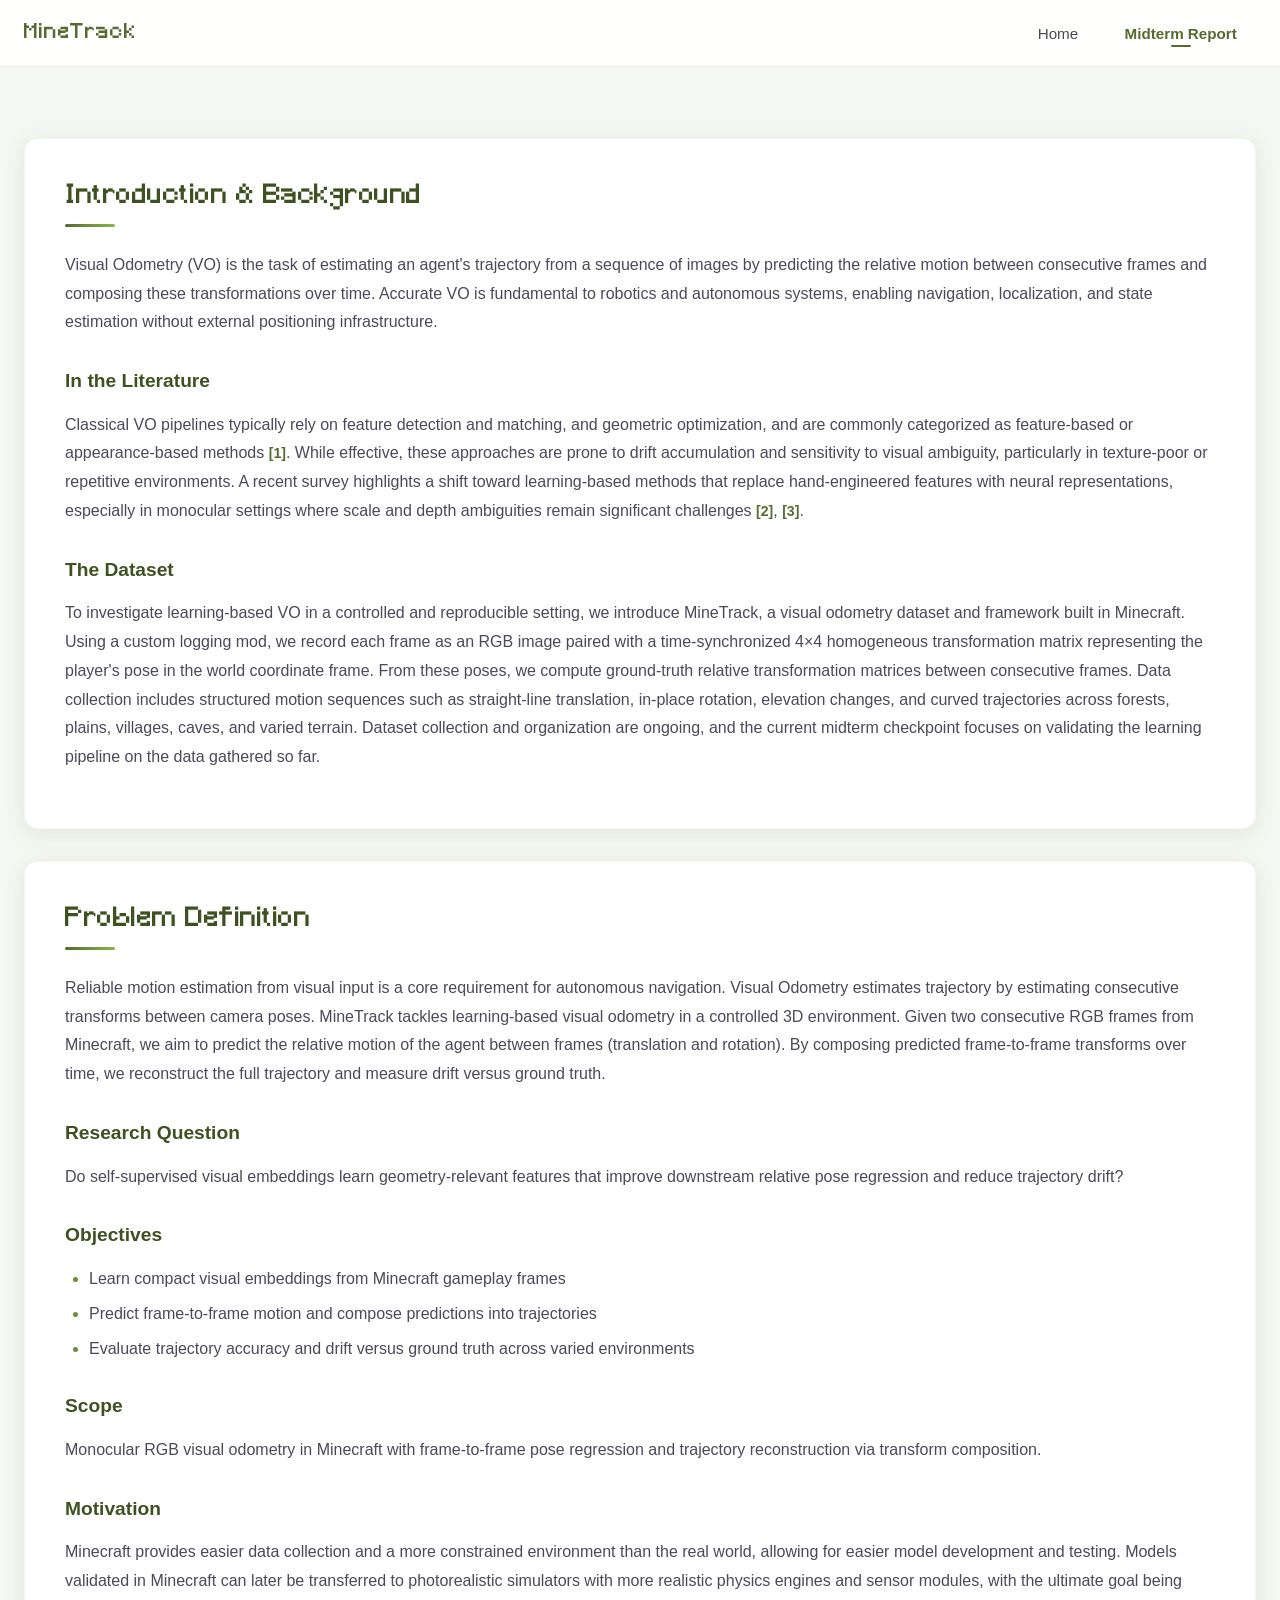
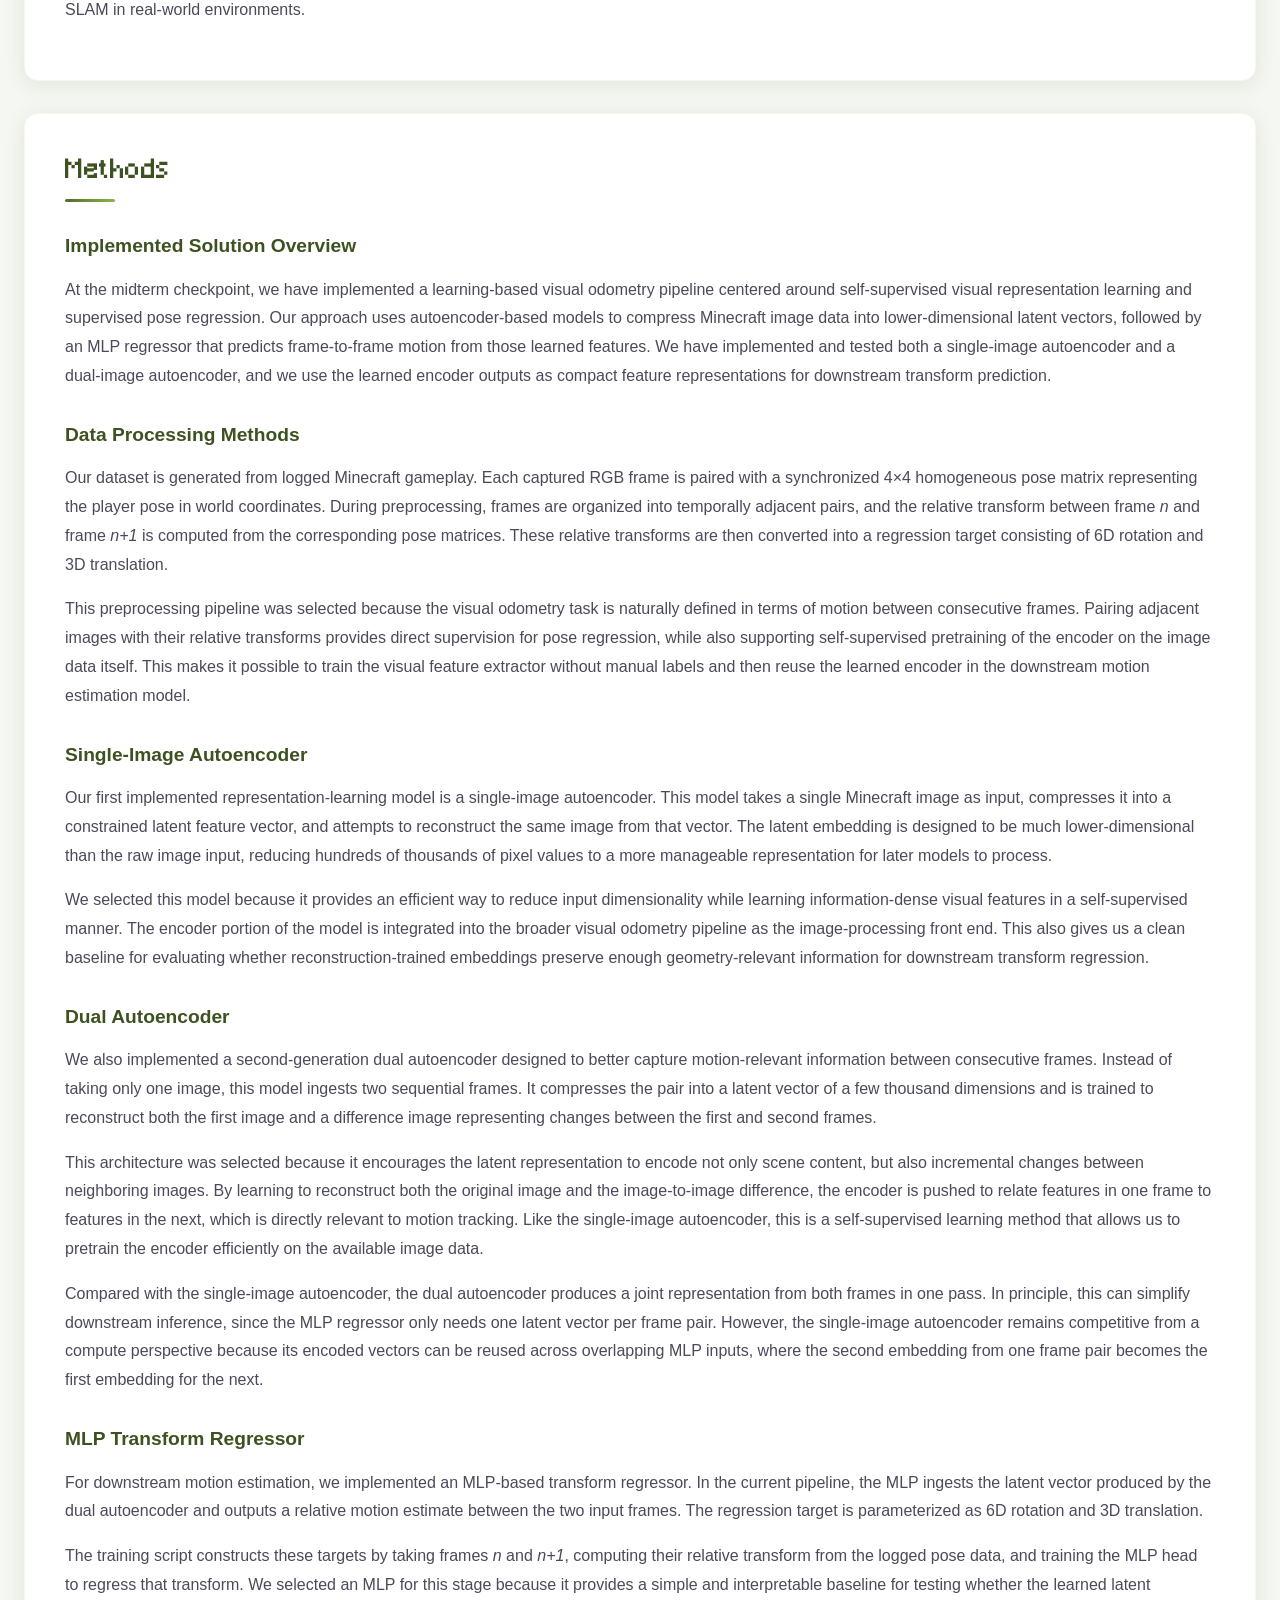
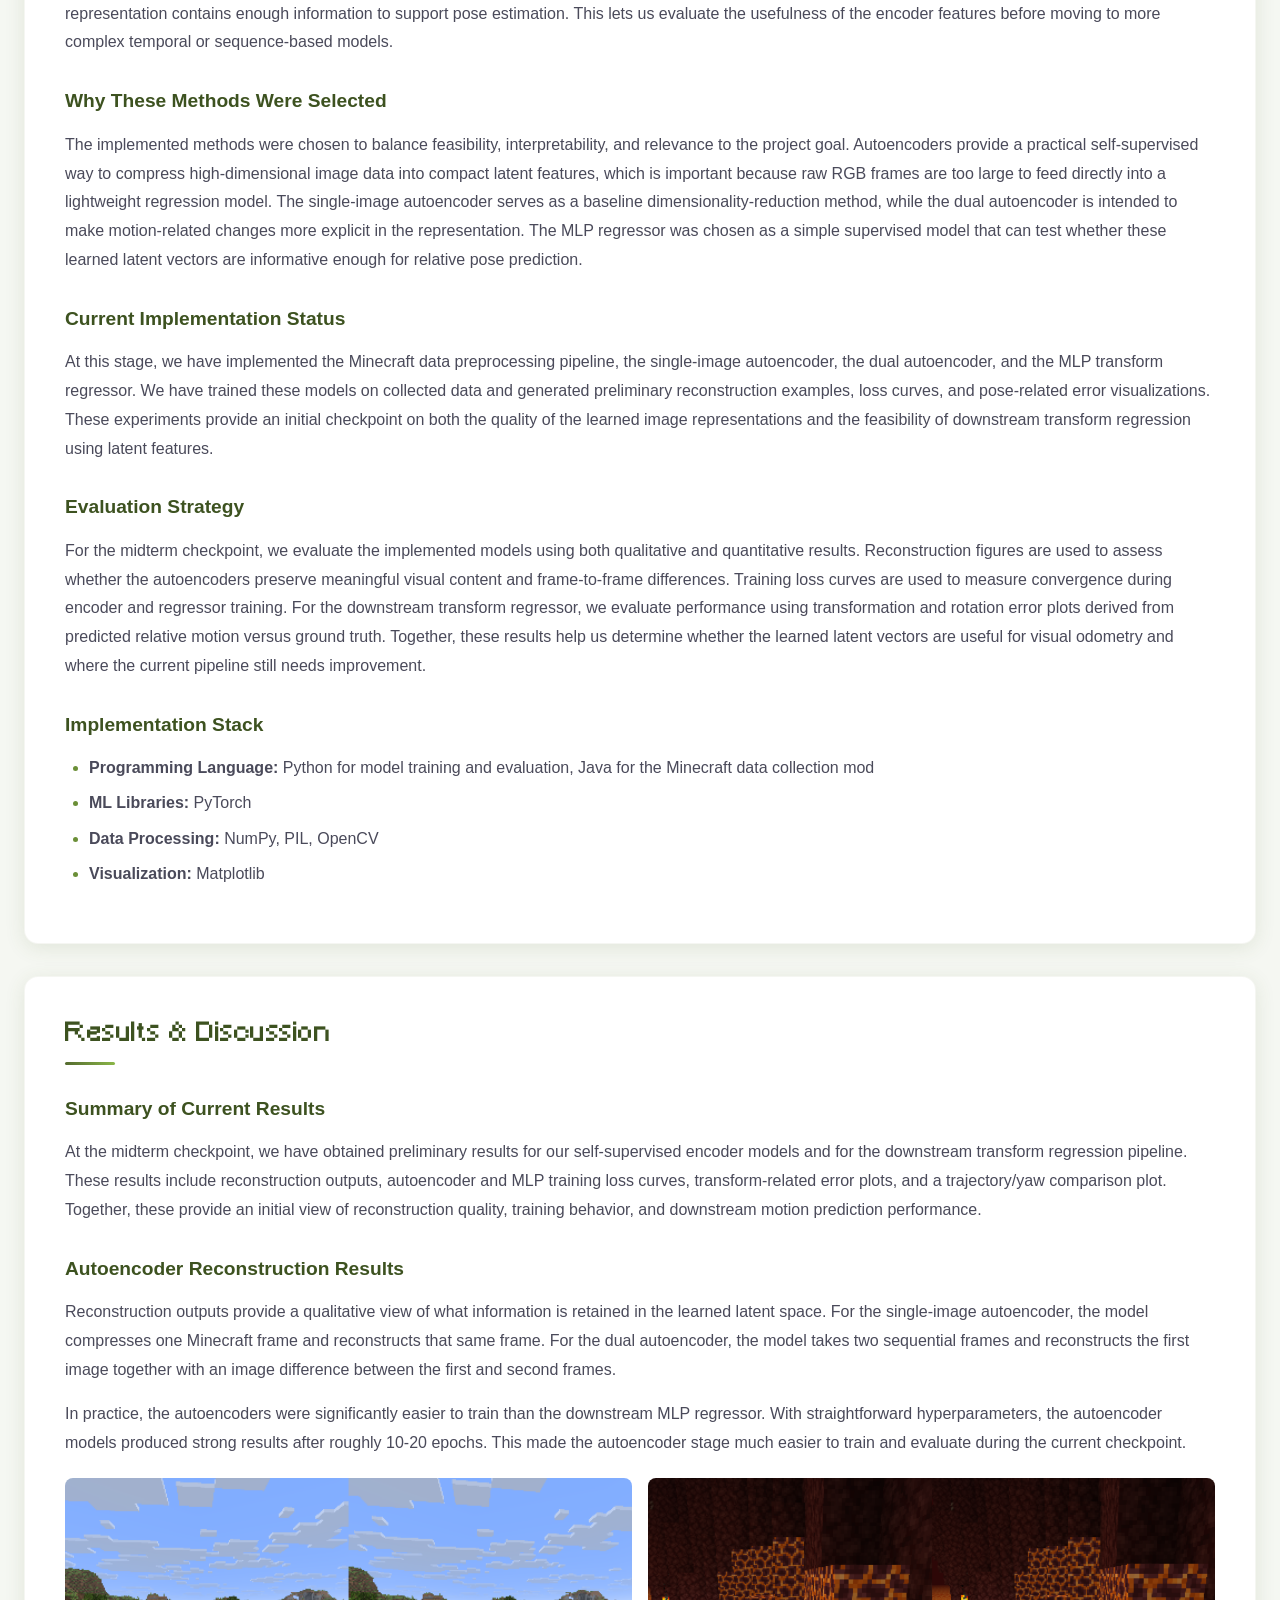
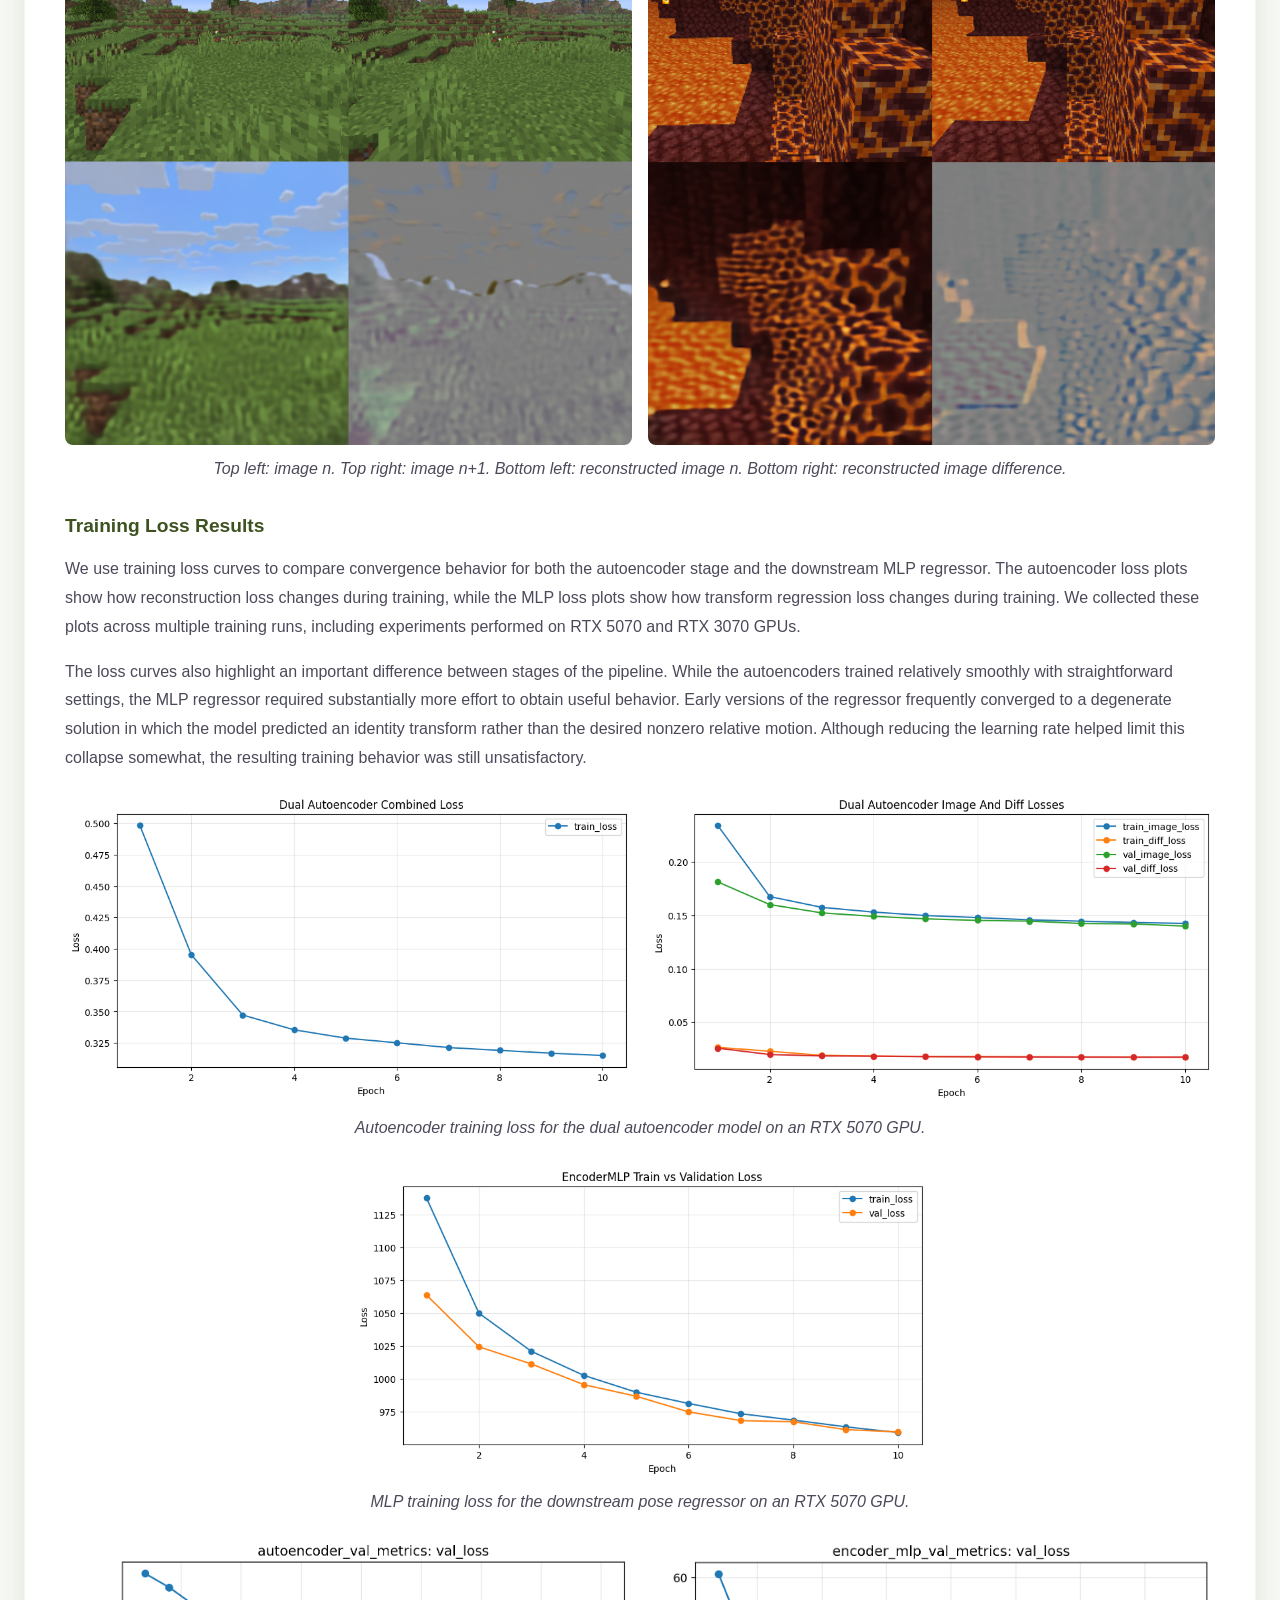
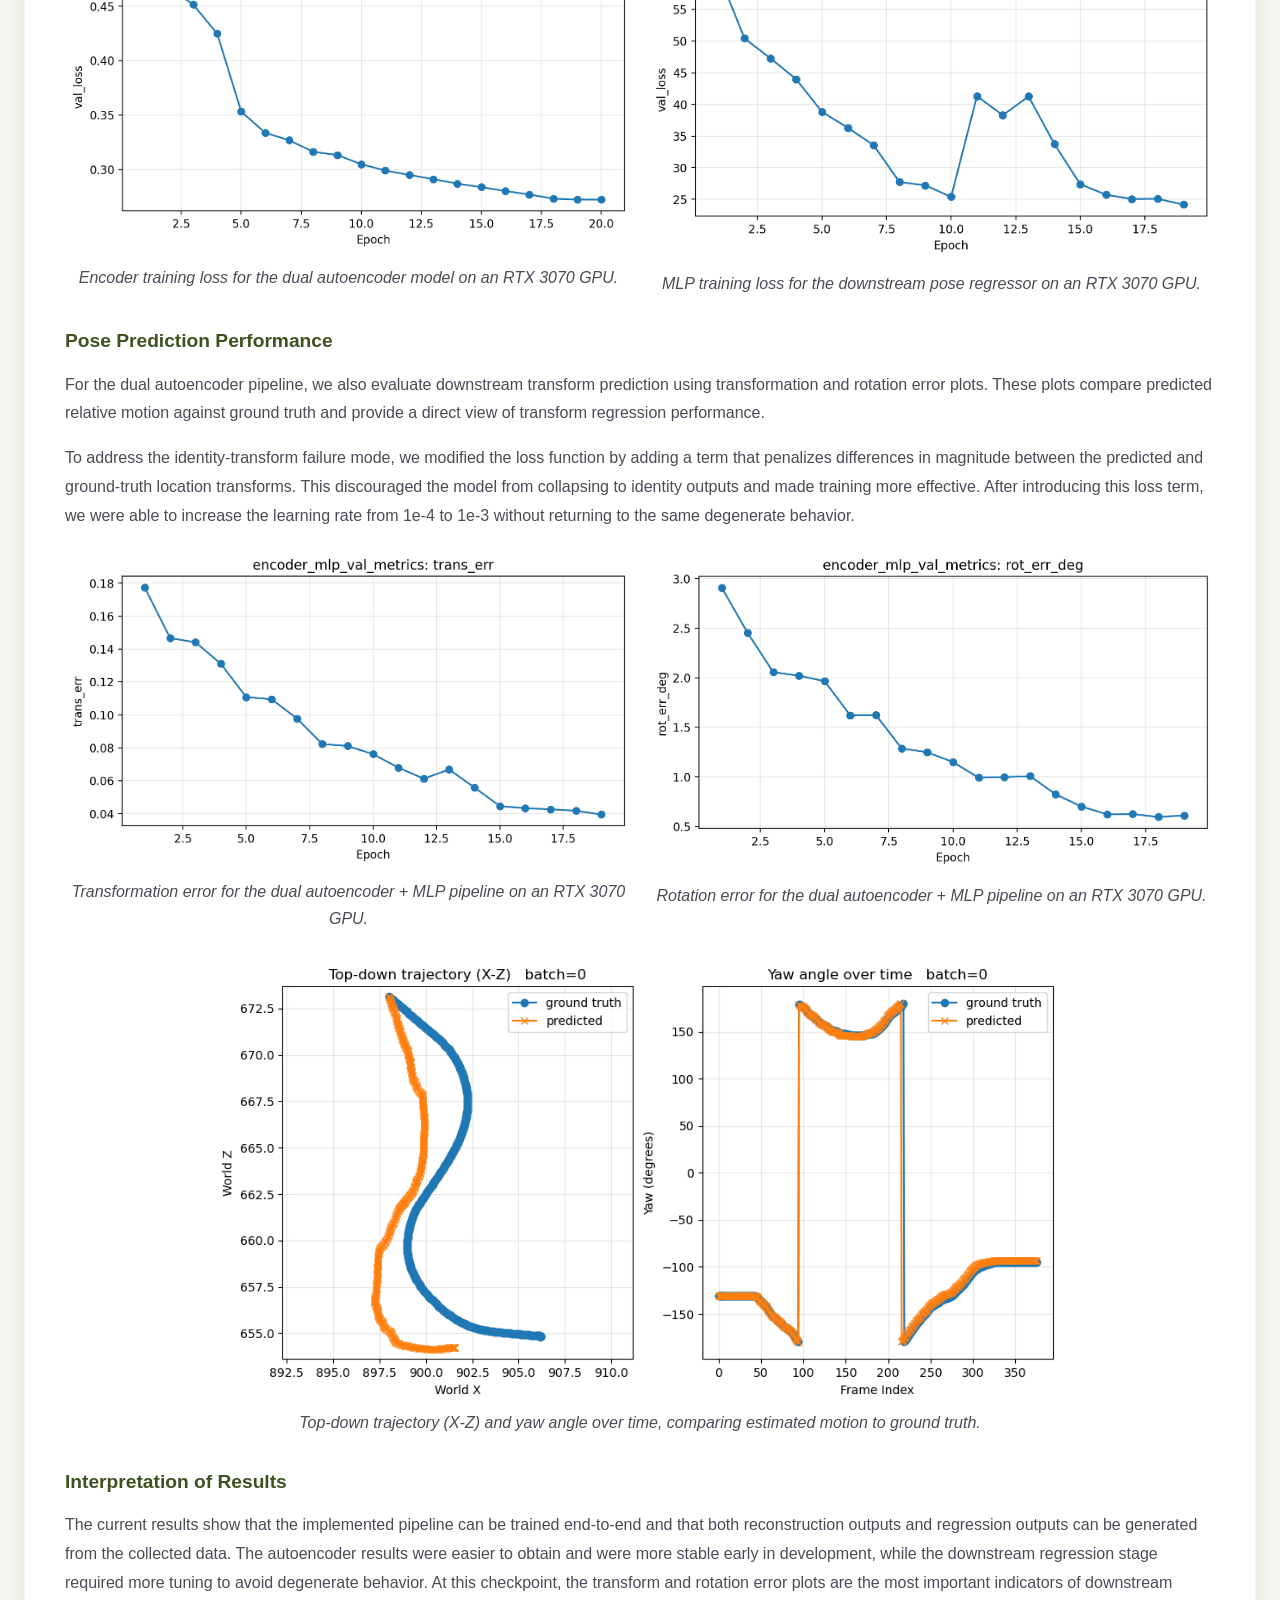
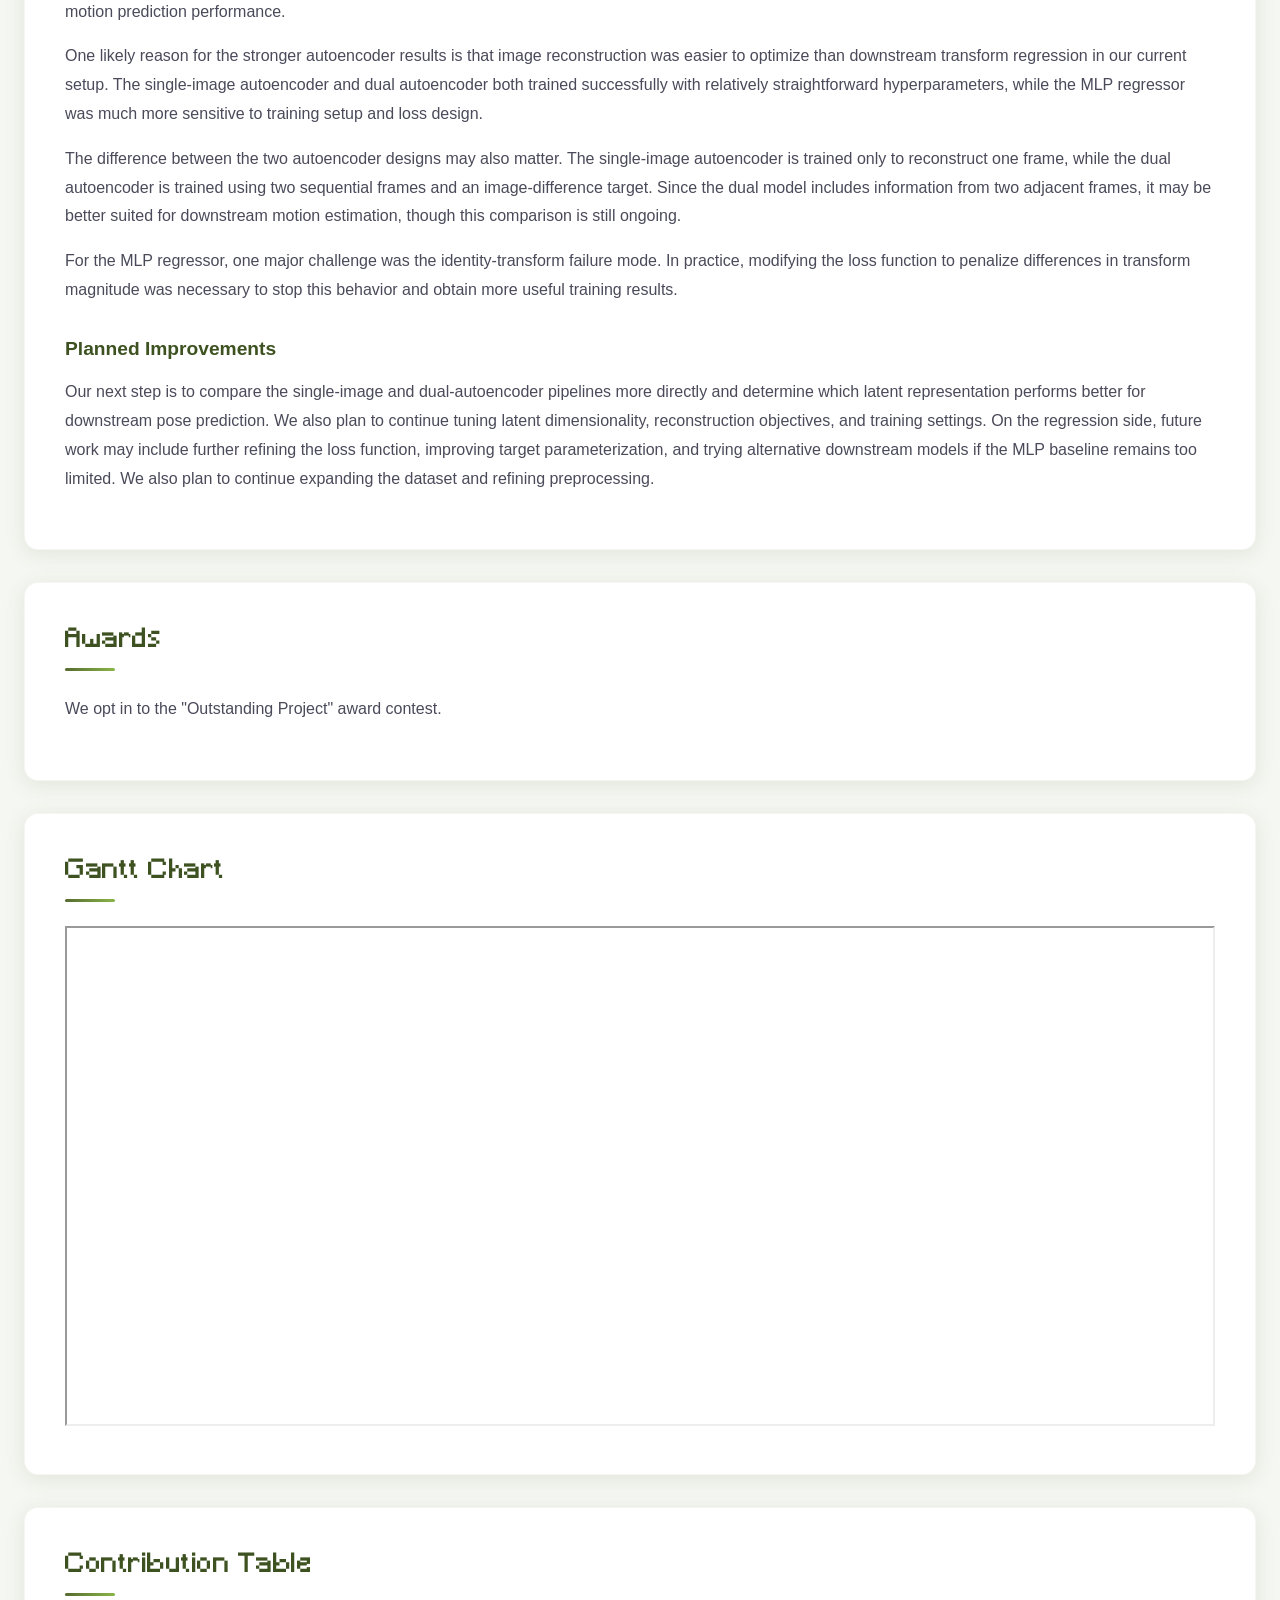
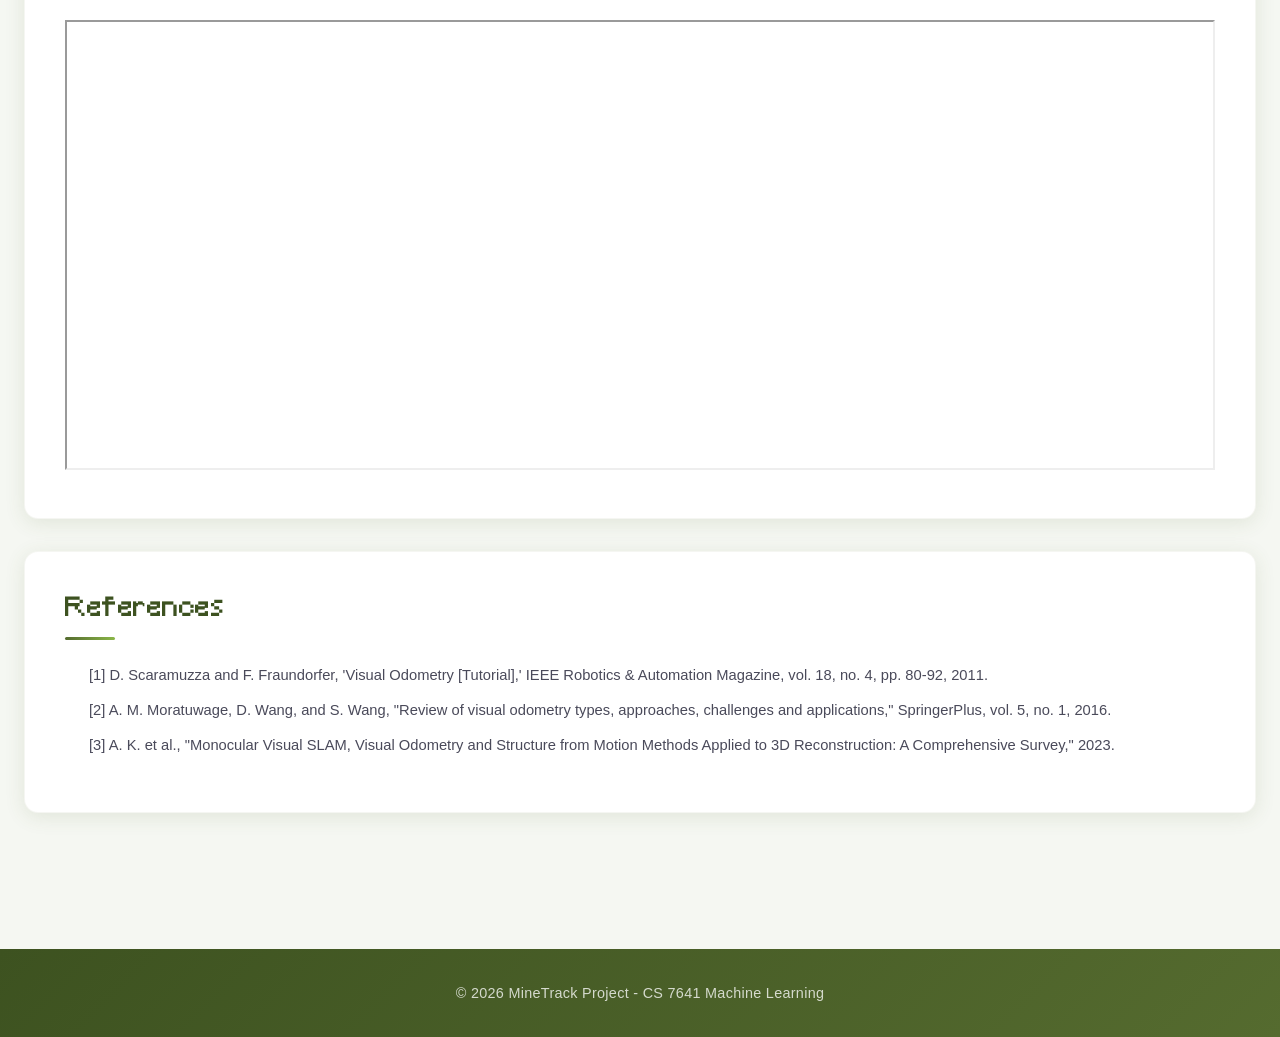
==== commit 09088b86: "minor changes" ====
--- a/midterm.html
+++ b/midterm.html
@@ -145,15 +145,15 @@
 
                 <h4>Summary of Current Results</h4>
                 <p>
-                    At the midterm checkpoint, we have obtained preliminary results for both of our self-supervised encoder designs and for the downstream transform regression pipeline. In particular, we have generated reconstruction outputs for the autoencoder models, training loss curves for both the autoencoder and MLP stages, and transform-related error visualizations for the dual-autoencoder-based regression pipeline. These results allow us to evaluate whether the encoder is learning compact and meaningful visual representations, and whether those representations are useful for regressing relative motion between frames.
+                    At the midterm checkpoint, we have obtained preliminary results for our self-supervised encoder models and for the downstream transform regression pipeline. These results include reconstruction outputs, autoencoder and MLP training loss curves, transform-related error plots, and a trajectory/yaw comparison plot. Together, these provide an initial view of reconstruction quality, training behavior, and downstream motion prediction performance.
                 </p>
 
                 <h4>Autoencoder Reconstruction Results</h4>
                 <p>
-                    Reconstruction outputs provide a qualitative measure of how much useful visual information is preserved in the learned latent space. For the single-image autoencoder, successful reconstruction indicates that the model is learning a compact representation of scene appearance from a single Minecraft frame. For the dual autoencoder, reconstruction quality is even more informative, since the model must encode enough information to reconstruct both the first image and the image difference between the first and second frames. This makes the dual reconstruction task more aligned with the visual odometry objective, since the model is encouraged to represent both scene structure and frame-to-frame change.
-                </p>
-                <p>
-                    In practice, the autoencoders were significantly easier to train than the downstream MLP regressor. With straightforward hyperparameters, the autoencoder models produced strong results after roughly 10-20 epochs, suggesting that the self-supervised reconstruction objective is effective for learning compressed image representations from the Minecraft data. This made the autoencoder stage a reliable starting point for pretraining the encoder component of the full pipeline.
+                    Reconstruction outputs provide a qualitative view of what information is retained in the learned latent space. For the single-image autoencoder, the model compresses one Minecraft frame and reconstructs that same frame. For the dual autoencoder, the model takes two sequential frames and reconstructs the first image together with an image difference between the first and second frames.
+                </p>
+                <p>
+                    In practice, the autoencoders were significantly easier to train than the downstream MLP regressor. With straightforward hyperparameters, the autoencoder models produced strong results after roughly 10-20 epochs. This made the autoencoder stage much easier to train and evaluate during the current checkpoint.
                 </p>
 
                 <!-- AUTOENCODER RECONSTRUCTION RESULTS -->
@@ -169,10 +169,10 @@
 
                 <h4>Training Loss Results</h4>
                 <p>
-                    We use training loss curves to evaluate convergence behavior for both the autoencoder stage and the downstream MLP regressor. The autoencoder loss plots show whether the encoder-decoder model is improving its ability to reconstruct image content over time. The MLP loss plots show whether the latent features produced by the encoder are useful enough for supervised transform regression. We have collected these plots across multiple training runs, including experiments performed on RTX 5070 and RTX 3070 GPUs, which also provides some practical insight into training stability and runtime behavior across hardware setups.
-                </p>
-                <p>
-                    The loss curves also highlight an important difference between stages of the pipeline. While the autoencoders trained relatively smoothly with straightforward settings, the MLP regressor required substantially more effort to obtain useful behavior. Early versions of the regressor frequently converged to a degenerate solution in which the model predicted an identity transform rather than the desired nonzero relative motion. Although reducing the learning rate helped limit this collapse somewhat, the resulting training behavior was still unsatisfactory and did not produce strong transform predictions.
+                    We use training loss curves to compare convergence behavior for both the autoencoder stage and the downstream MLP regressor. The autoencoder loss plots show how reconstruction loss changes during training, while the MLP loss plots show how transform regression loss changes during training. We collected these plots across multiple training runs, including experiments performed on RTX 5070 and RTX 3070 GPUs.
+                </p>
+                <p>
+                    The loss curves also highlight an important difference between stages of the pipeline. While the autoencoders trained relatively smoothly with straightforward settings, the MLP regressor required substantially more effort to obtain useful behavior. Early versions of the regressor frequently converged to a degenerate solution in which the model predicted an identity transform rather than the desired nonzero relative motion. Although reducing the learning rate helped limit this collapse somewhat, the resulting training behavior was still unsatisfactory.
                 </p>
 
                 <!-- AUTOENCODER TRAINING LOSS -->
@@ -210,13 +210,13 @@
                     </figure>
                 </div>
 
-                <h4>Pose Prediction Performance</h4>
-                <p>
-                    For the dual autoencoder pipeline, we also evaluate downstream transform prediction more directly using transformation and rotation error plots. These metrics indicate how accurately the MLP regressor can recover the relative motion between frames from the latent representation produced by the encoder. Low error suggests that the latent vector preserves motion-relevant information, while high or unstable error suggests that the representation may be losing geometric detail, that the regressor may be too limited, or that additional preprocessing and target reformulation may be needed.
-                </p>
-                <p>
-                    To address the identity-transform failure mode, we modified the loss function by adding a term that penalizes differences in magnitude between the predicted and ground-truth location transforms. This discouraged the model from collapsing to identity outputs and made training much more effective. After introducing this loss term, we were able to increase the learning rate from 1e-4 to 1e-3 without returning to the same degenerate behavior. This change produced more meaningful transform predictions and improved the usefulness of the MLP training stage.
-                </p>
+                    <h4>Pose Prediction Performance</h4>
+                    <p>
+                        For the dual autoencoder pipeline, we also evaluate downstream transform prediction using transformation and rotation error plots. These plots compare predicted relative motion against ground truth and provide a direct view of transform regression performance.
+                    </p>
+                    <p>
+                        To address the identity-transform failure mode, we modified the loss function by adding a term that penalizes differences in magnitude between the predicted and ground-truth location transforms. This discouraged the model from collapsing to identity outputs and made training more effective. After introducing this loss term, we were able to increase the learning rate from 1e-4 to 1e-3 without returning to the same degenerate behavior.
+                    </p>
 
                 <!-- RTX 3070 ERROR PLOTS -->
                 <div class="figure-pair-grid figure-pair-separate-captions">
@@ -246,20 +246,21 @@
 
                 <h4>Interpretation of Results</h4>
                 <p>
-                    Overall, the current results suggest that the implemented pipeline is functioning and learning nontrivial structure from the data. The reconstruction outputs indicate that the encoder is not collapsing and is preserving useful visual information. The training loss curves show that self-supervised pretraining is relatively stable, while the downstream regression problem is more sensitive and requires more careful design. The transform and rotation error plots are therefore especially important, since they reflect whether the learned latent representations are actually useful for visual odometry rather than only for image reconstruction.
-                </p>
-
-                <h4>Why Performance May Be Strong or Weak</h4>
-                <p>
-                    Several factors likely affect current performance. The single-image autoencoder is useful for dimensionality reduction, but because it reconstructs only one frame, it may not explicitly encourage the latent space to encode motion-sensitive information. The dual autoencoder is designed to address this by incorporating both image content and frame-to-frame difference into the pretraining objective, which may produce a more odometry-relevant representation. However, this added complexity may also make training more difficult. In addition, the MLP regressor is intentionally simple, which makes it a good baseline but may limit how well it can model more subtle relationships between latent features and motion parameters.
-                </p>
-                <p>
-                    The identity-transform collapse observed during MLP training also suggests that the downstream task is more difficult than image reconstruction alone. In particular, a model can minimize part of the regression objective by predicting little or no movement if the loss function does not sufficiently penalize incorrect transform magnitude. This explains why the loss-function modification was necessary: it better aligned optimization behavior with the actual motion-estimation objective.
+                    The current results show that the implemented pipeline can be trained end-to-end and that both reconstruction outputs and regression outputs can be generated from the collected data. The autoencoder results were easier to obtain and were more stable early in development, while the downstream regression stage required more tuning to avoid degenerate behavior. At this checkpoint, the transform and rotation error plots are the most important indicators of downstream motion prediction performance.
+                </p>
+                <p>
+                    One likely reason for the stronger autoencoder results is that image reconstruction was easier to optimize than downstream transform regression in our current setup. The single-image autoencoder and dual autoencoder both trained successfully with relatively straightforward hyperparameters, while the MLP regressor was much more sensitive to training setup and loss design.
+                </p>
+                <p>
+                    The difference between the two autoencoder designs may also matter. The single-image autoencoder is trained only to reconstruct one frame, while the dual autoencoder is trained using two sequential frames and an image-difference target. Since the dual model includes information from two adjacent frames, it may be better suited for downstream motion estimation, though this comparison is still ongoing.
+                </p>
+                <p>
+                    For the MLP regressor, one major challenge was the identity-transform failure mode. In practice, modifying the loss function to penalize differences in transform magnitude was necessary to stop this behavior and obtain more useful training results.
                 </p>
 
                 <h4>Planned Improvements</h4>
                 <p>
-                    Our next step is to compare the single-image and dual-autoencoder pipelines more directly and determine which latent representation is more useful for downstream pose prediction. We also plan to continue tuning latent dimensionality, reconstruction objectives, and training settings to improve representation quality. On the regression side, future work may include further refining the loss function, improving target parameterization, and trying alternative heads or sequence-aware models if the MLP baseline proves too limited. We also expect that expanding the dataset and refining preprocessing will improve the quality of both representation learning and transform estimation.
+                    Our next step is to compare the single-image and dual-autoencoder pipelines more directly and determine which latent representation performs better for downstream pose prediction. We also plan to continue tuning latent dimensionality, reconstruction objectives, and training settings. On the regression side, future work may include further refining the loss function, improving target parameterization, and trying alternative downstream models if the MLP baseline remains too limited. We also plan to continue expanding the dataset and refining preprocessing.
                 </p>
             </section>
 
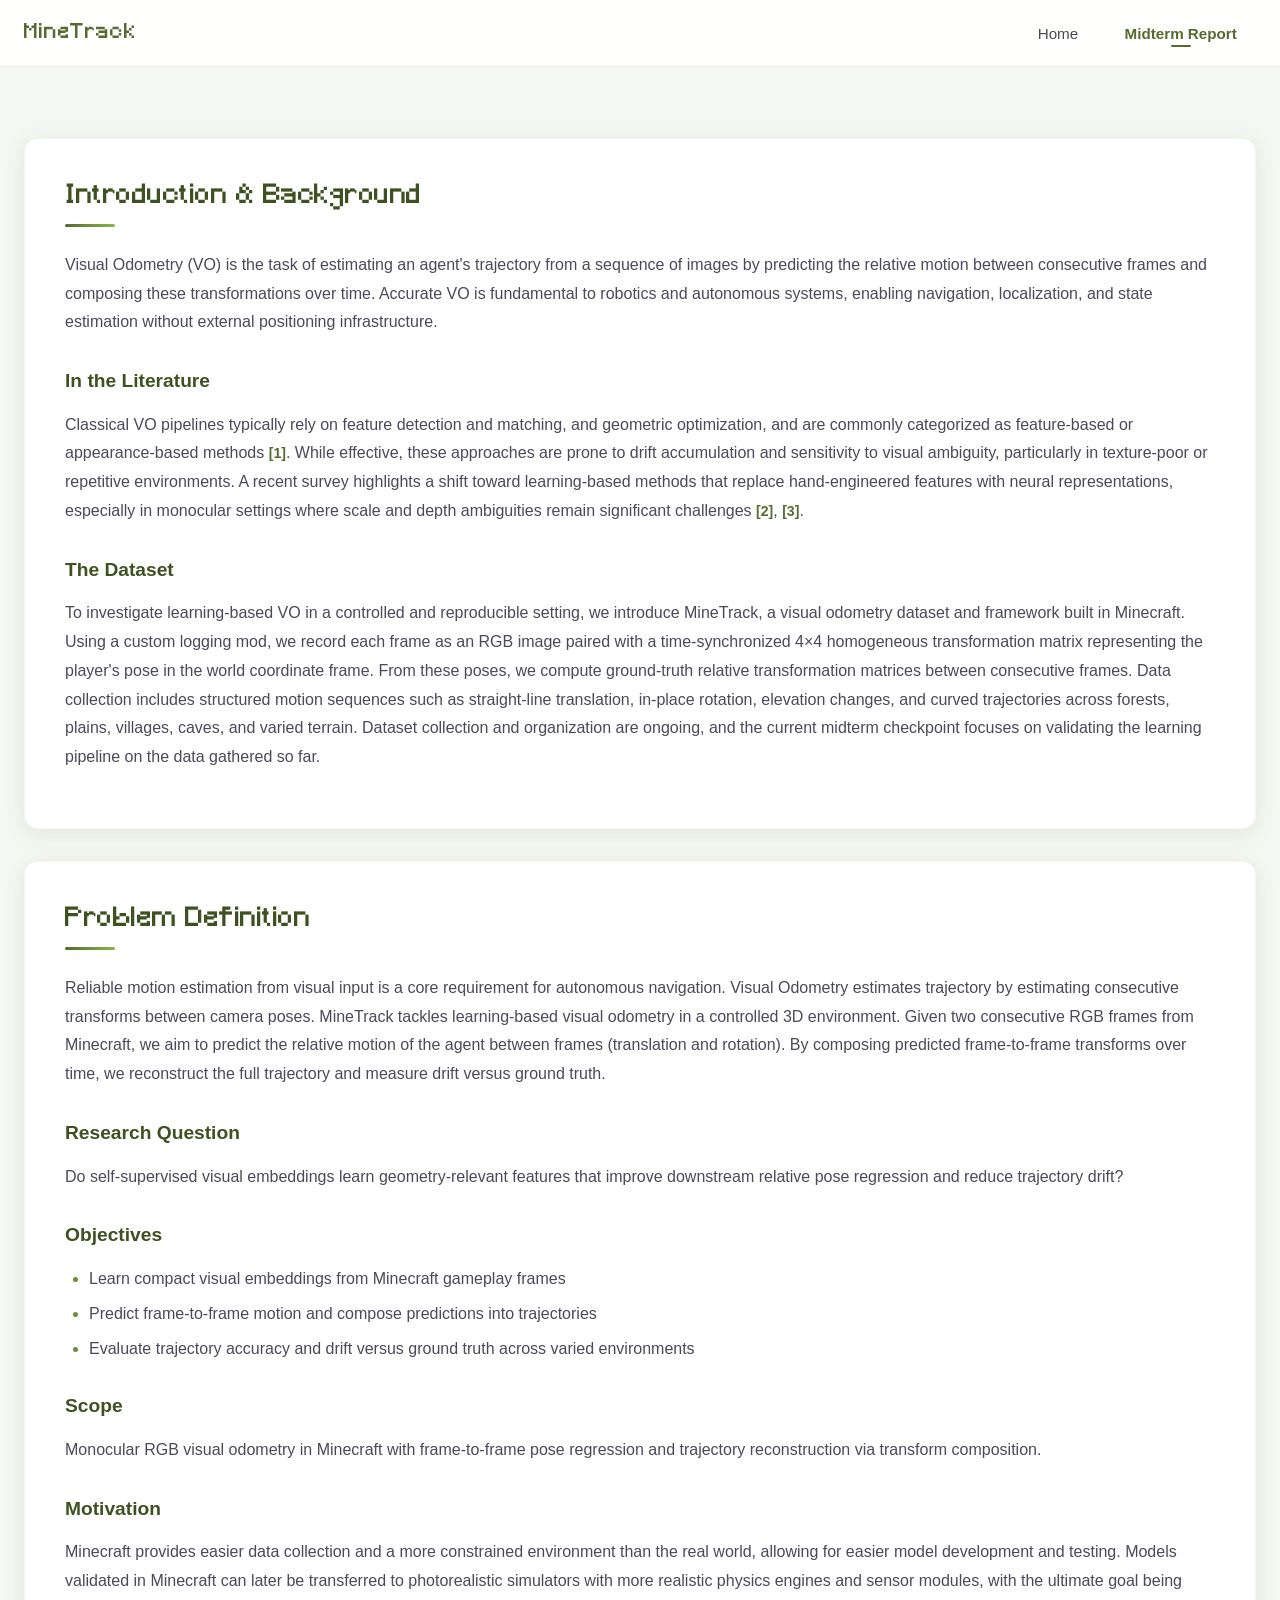
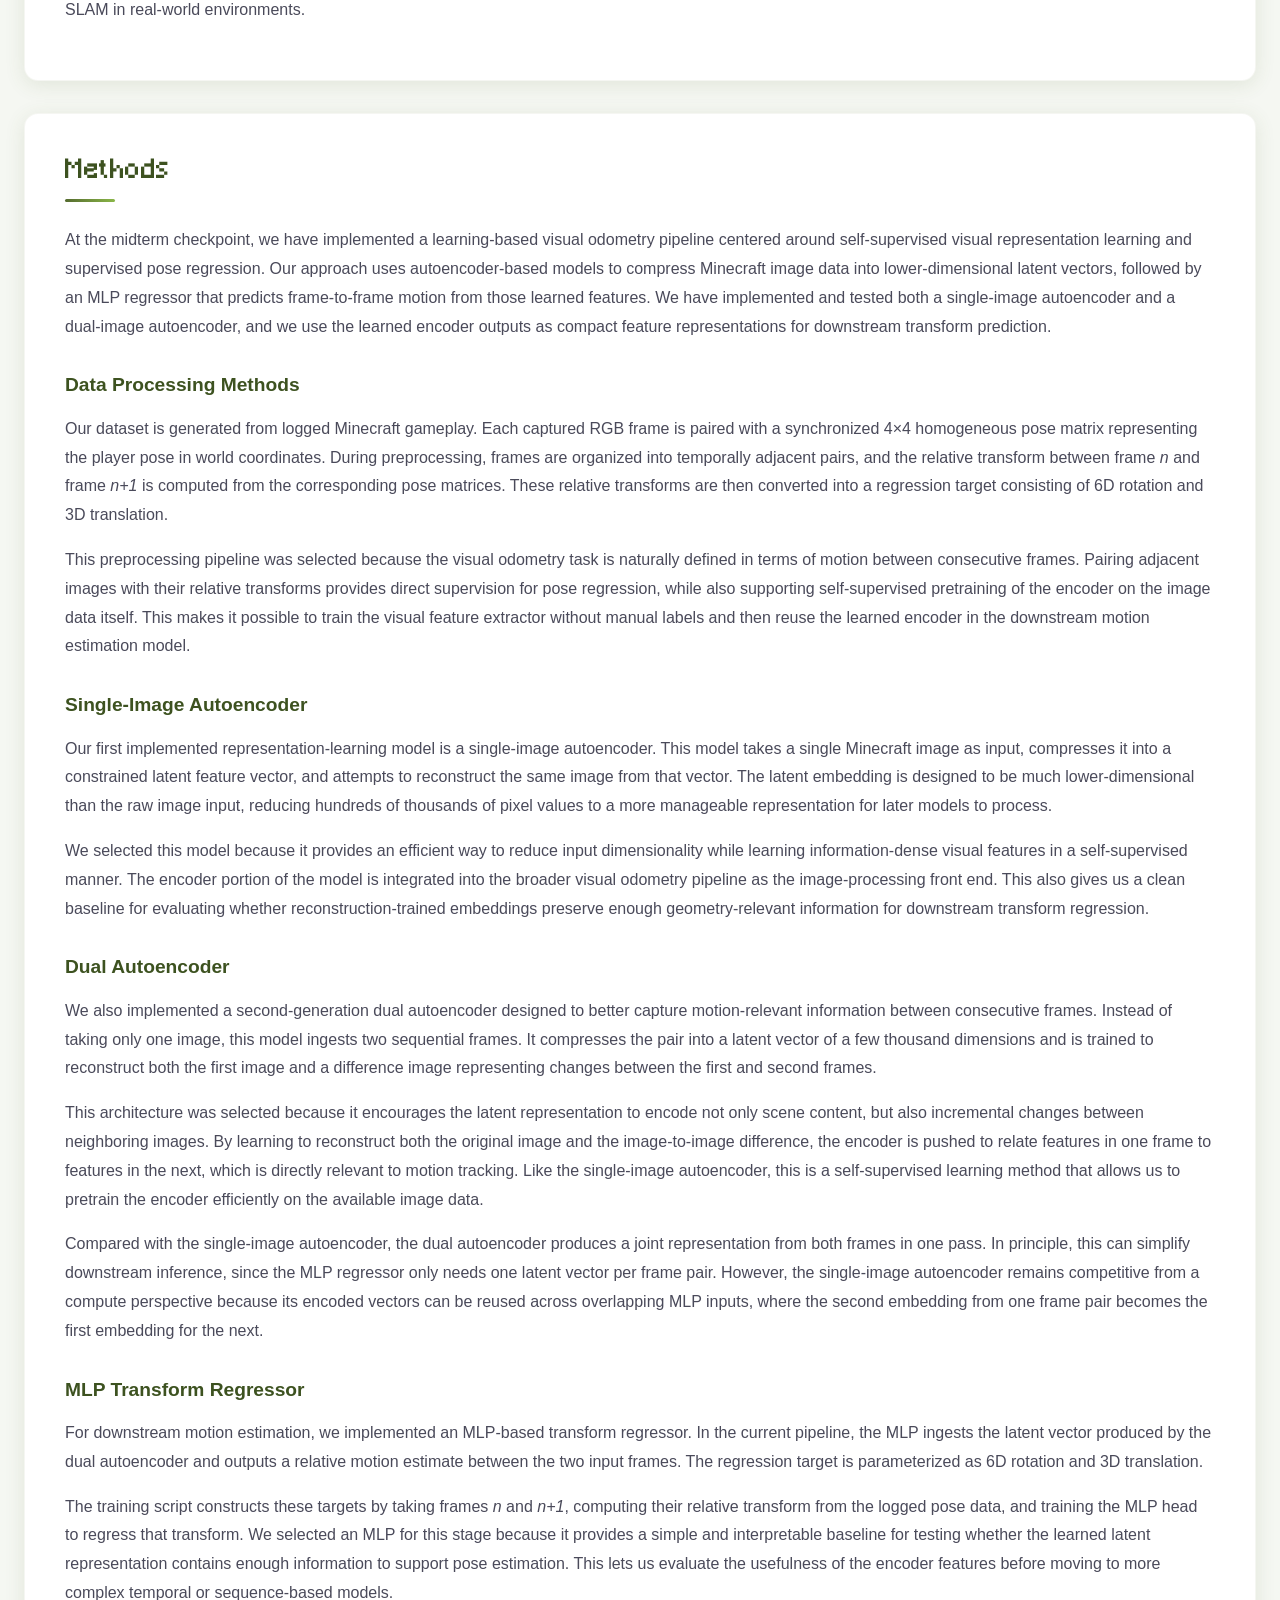
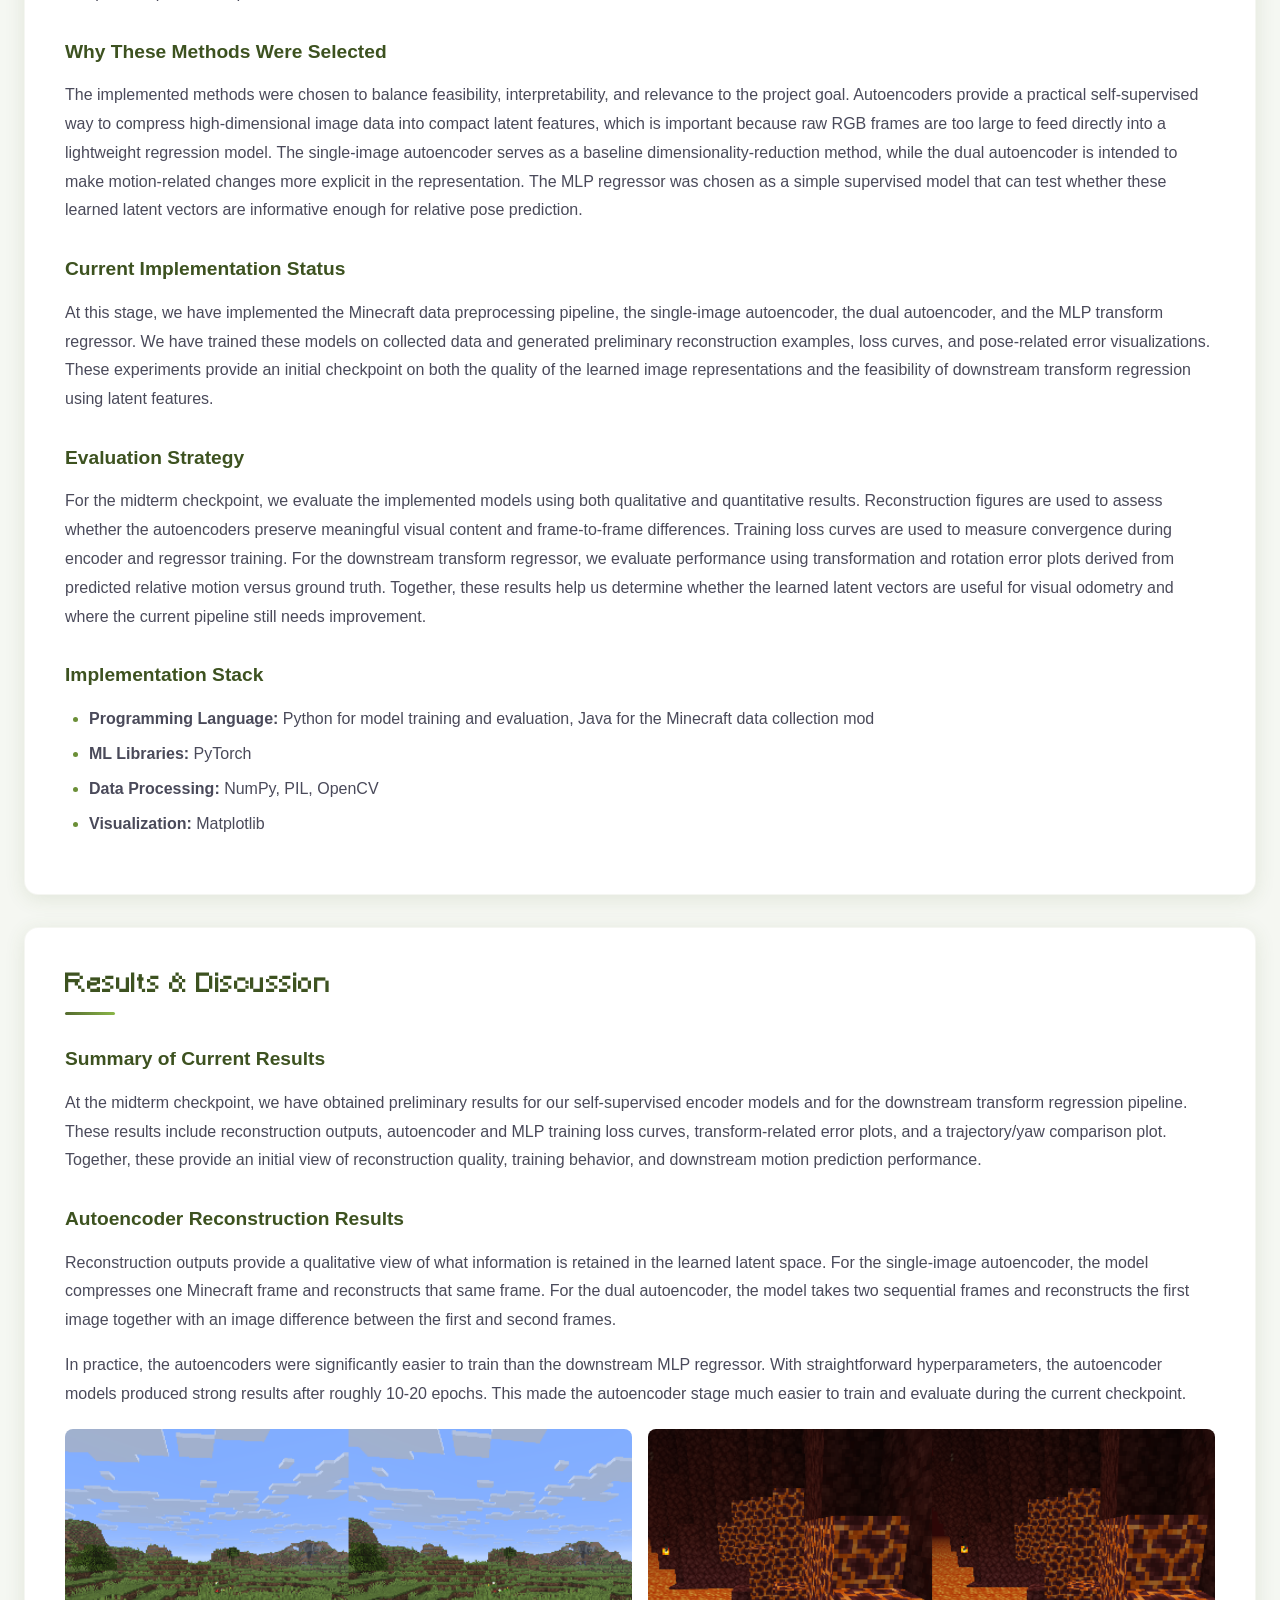
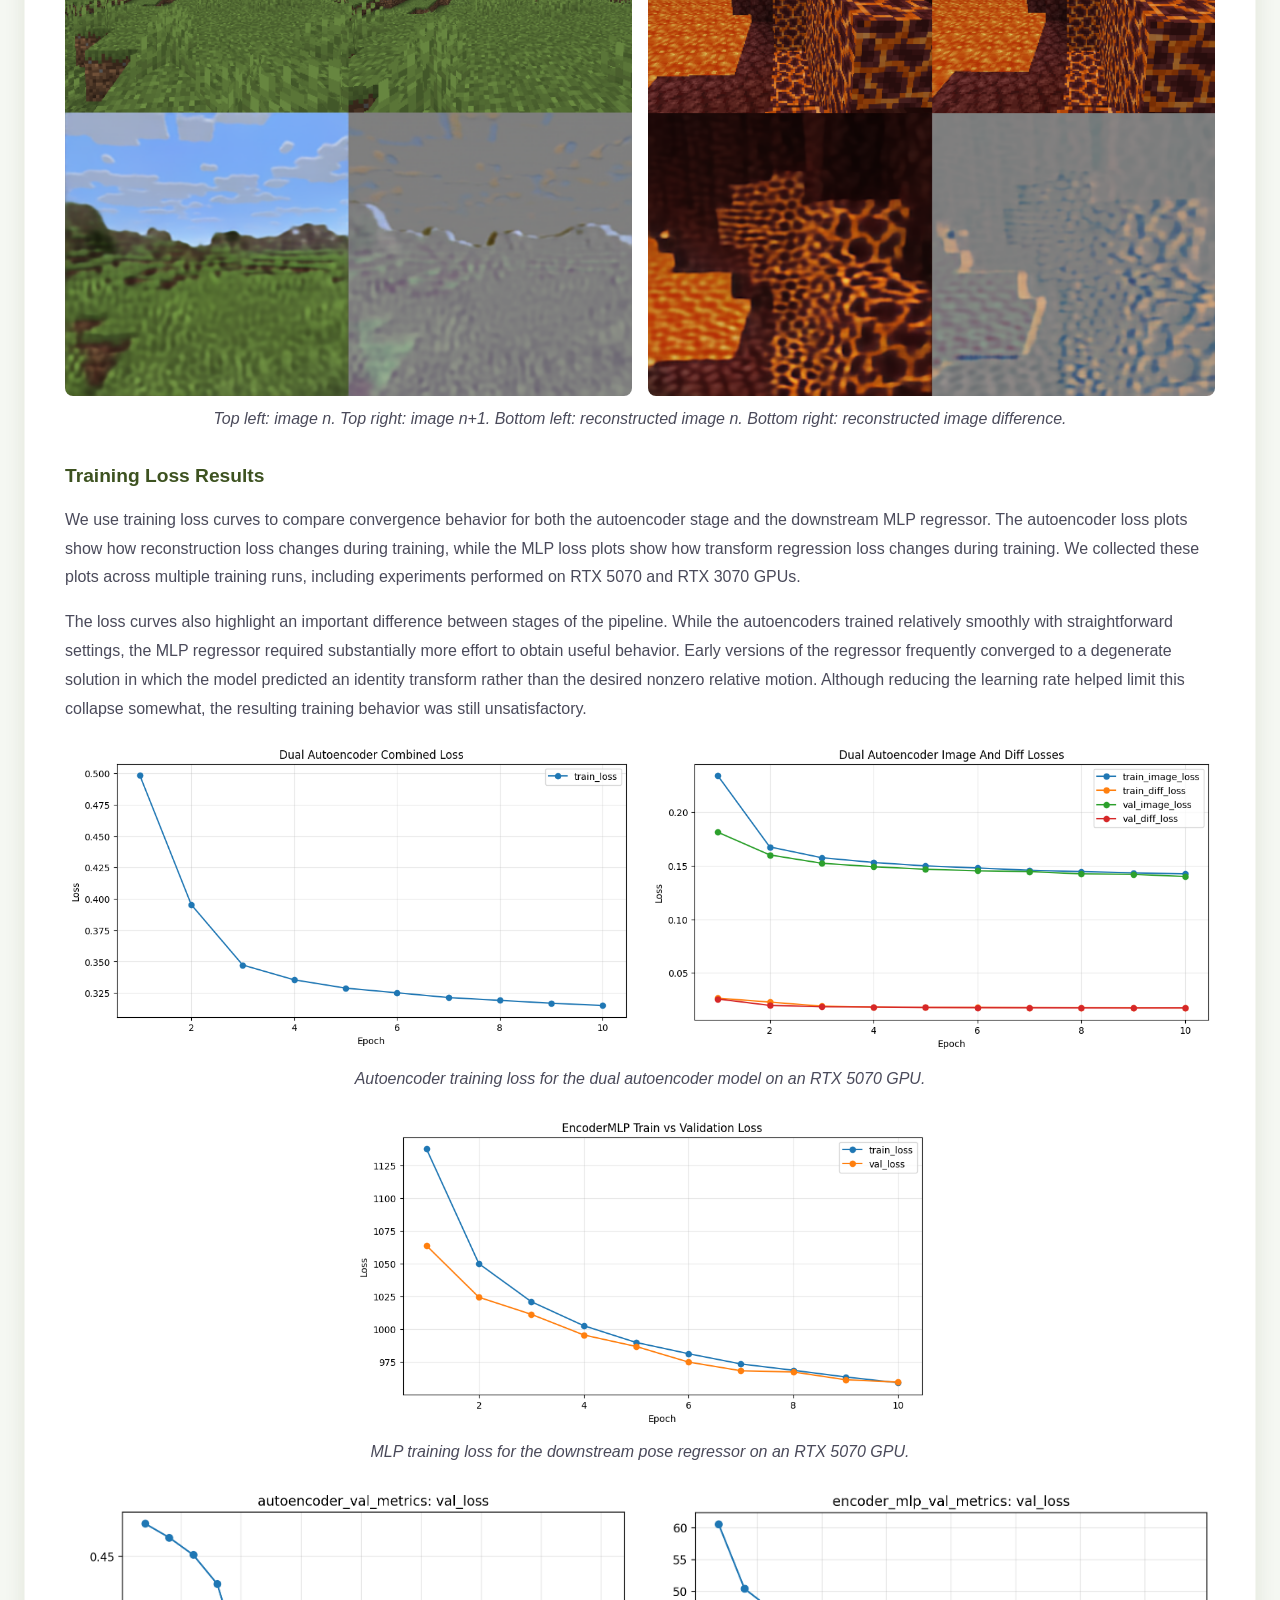
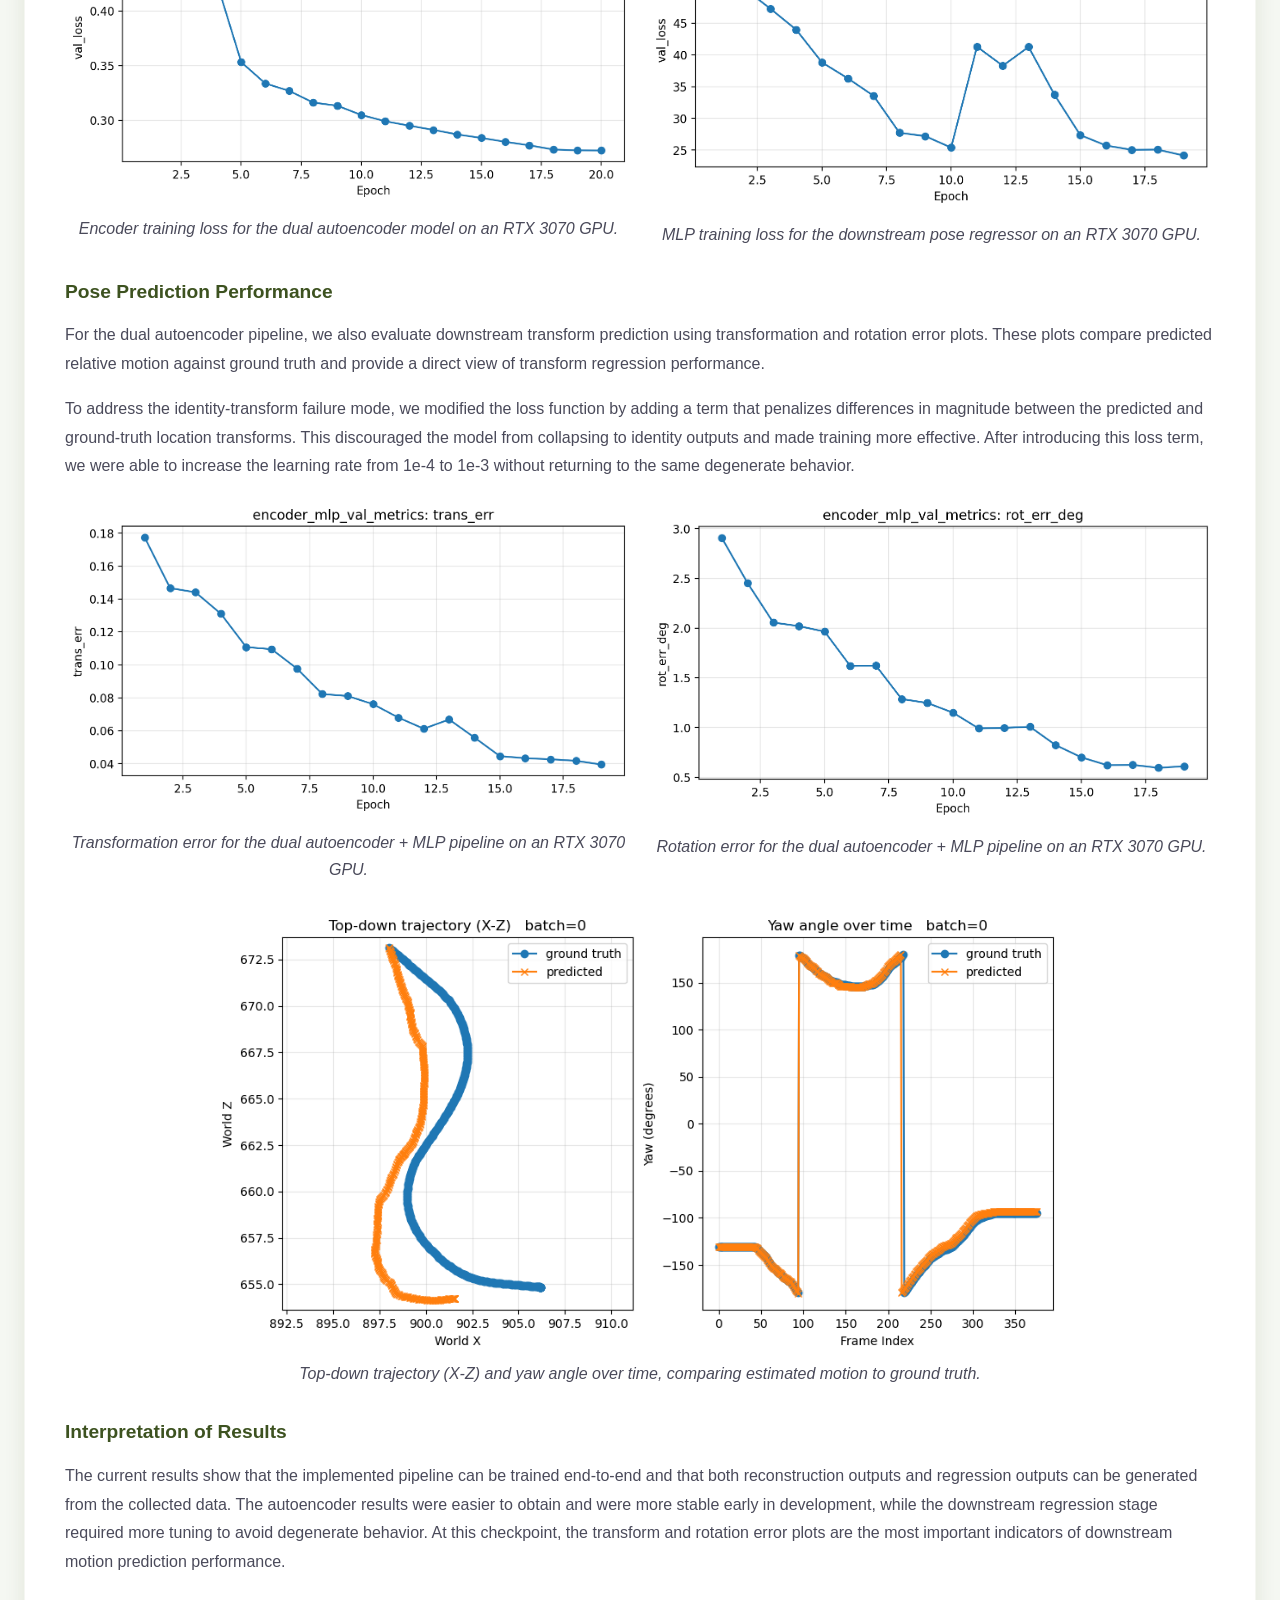
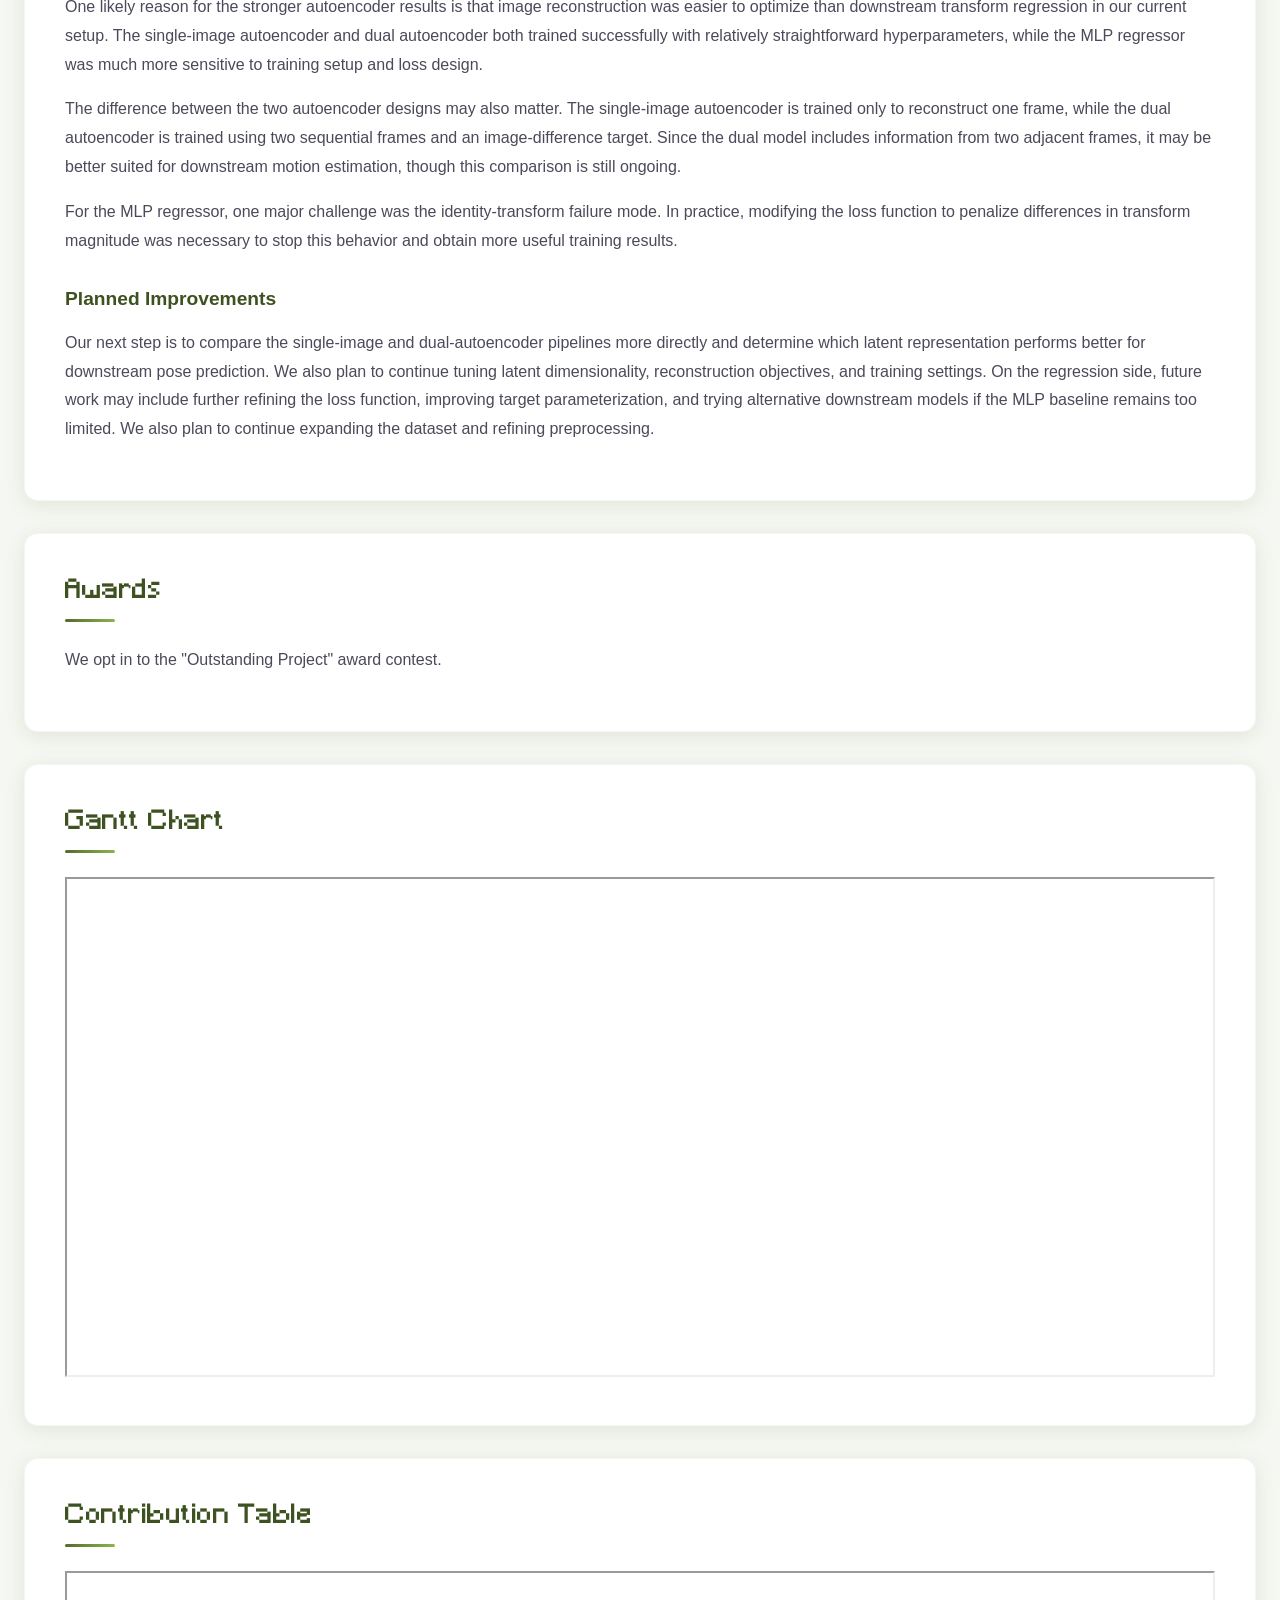
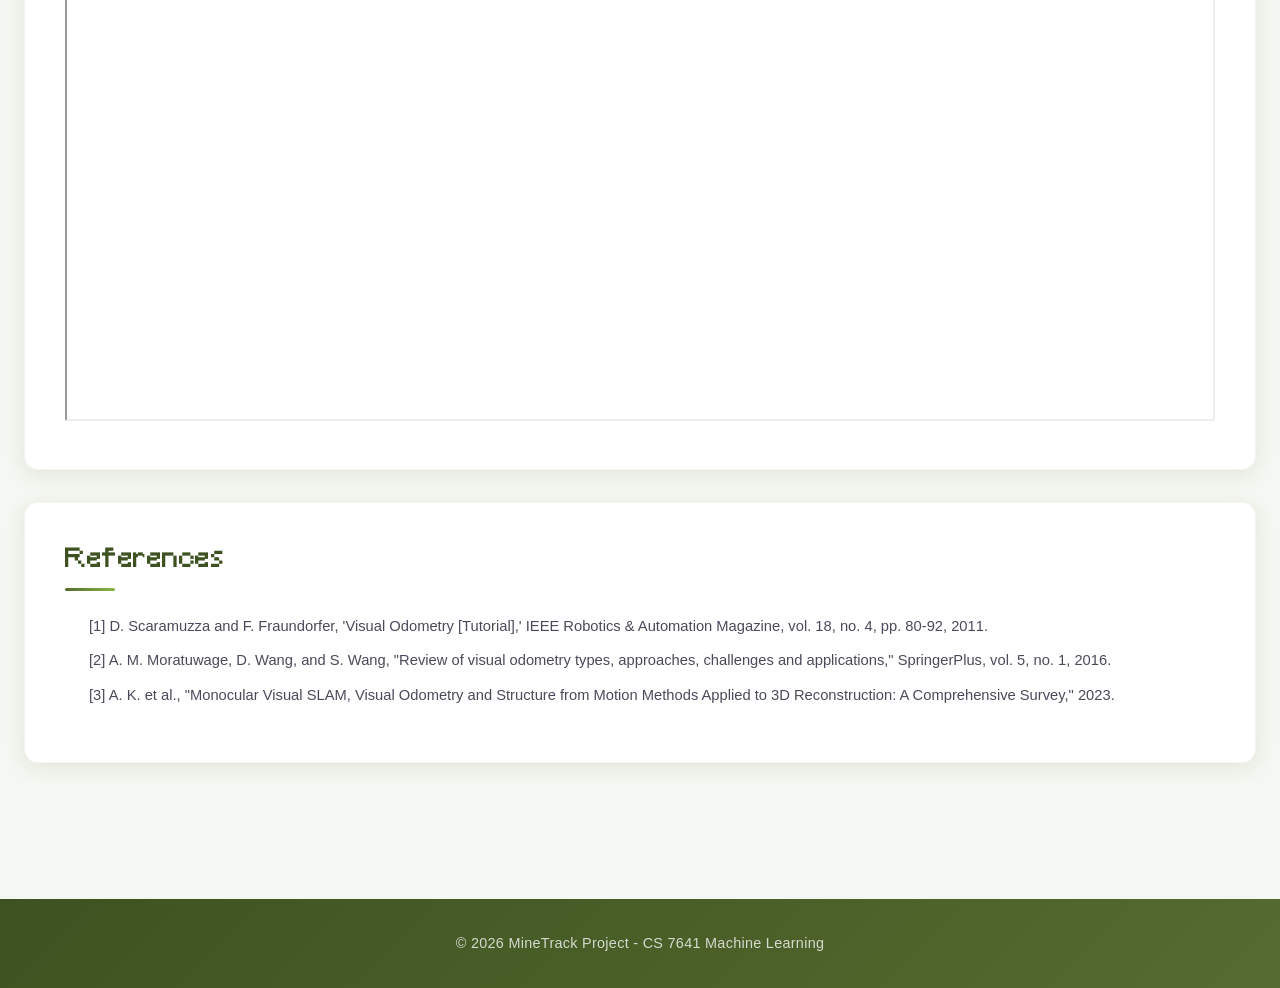
==== commit f36d3de9: "minor change" ====
--- a/midterm.html
+++ b/midterm.html
@@ -74,8 +74,6 @@
             <!-- Methods Panel -->
             <section class="content-panel fade-in">
                 <h2>Methods</h2>
-
-                <h4>Implemented Solution Overview</h4>
                 <p>
                     At the midterm checkpoint, we have implemented a learning-based visual odometry pipeline centered around self-supervised visual representation learning and supervised pose regression. Our approach uses autoencoder-based models to compress Minecraft image data into lower-dimensional latent vectors, followed by an MLP regressor that predicts frame-to-frame motion from those learned features. We have implemented and tested both a single-image autoencoder and a dual-image autoencoder, and we use the learned encoder outputs as compact feature representations for downstream transform prediction.
                 </p>
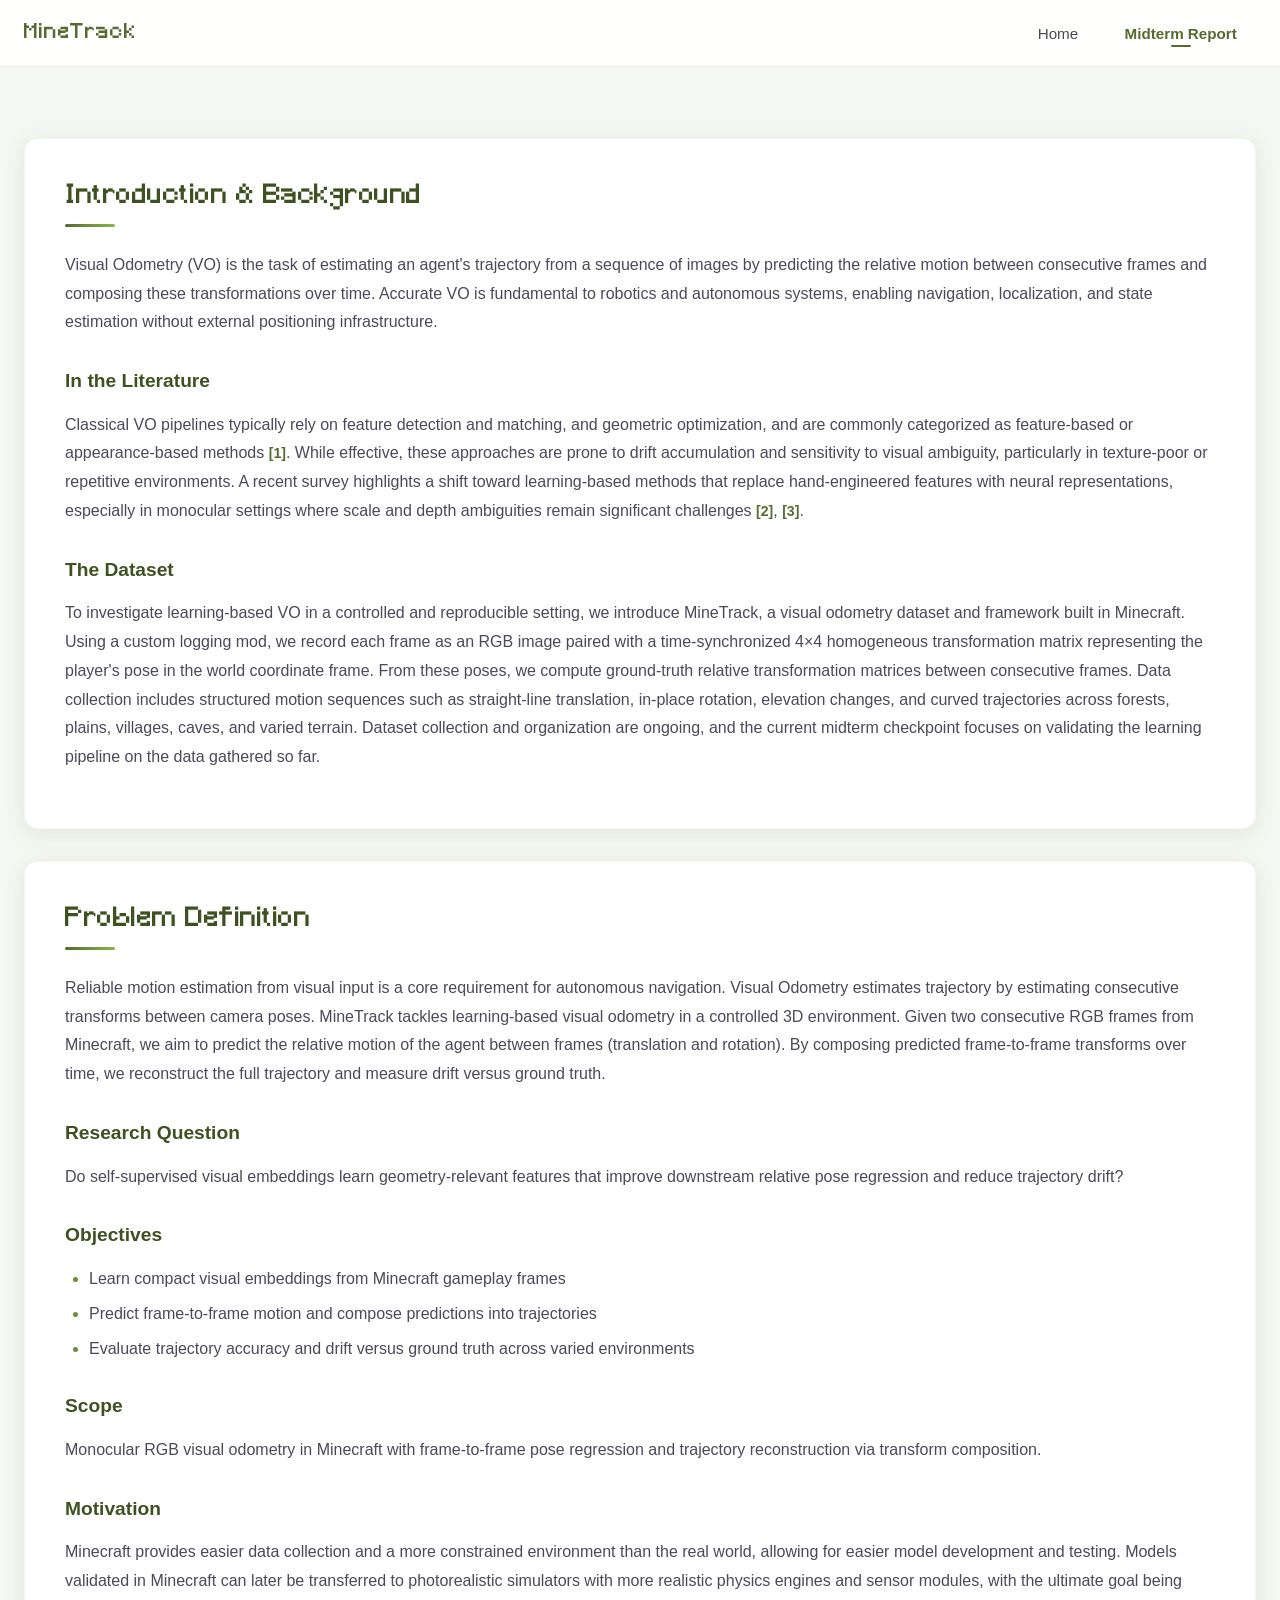
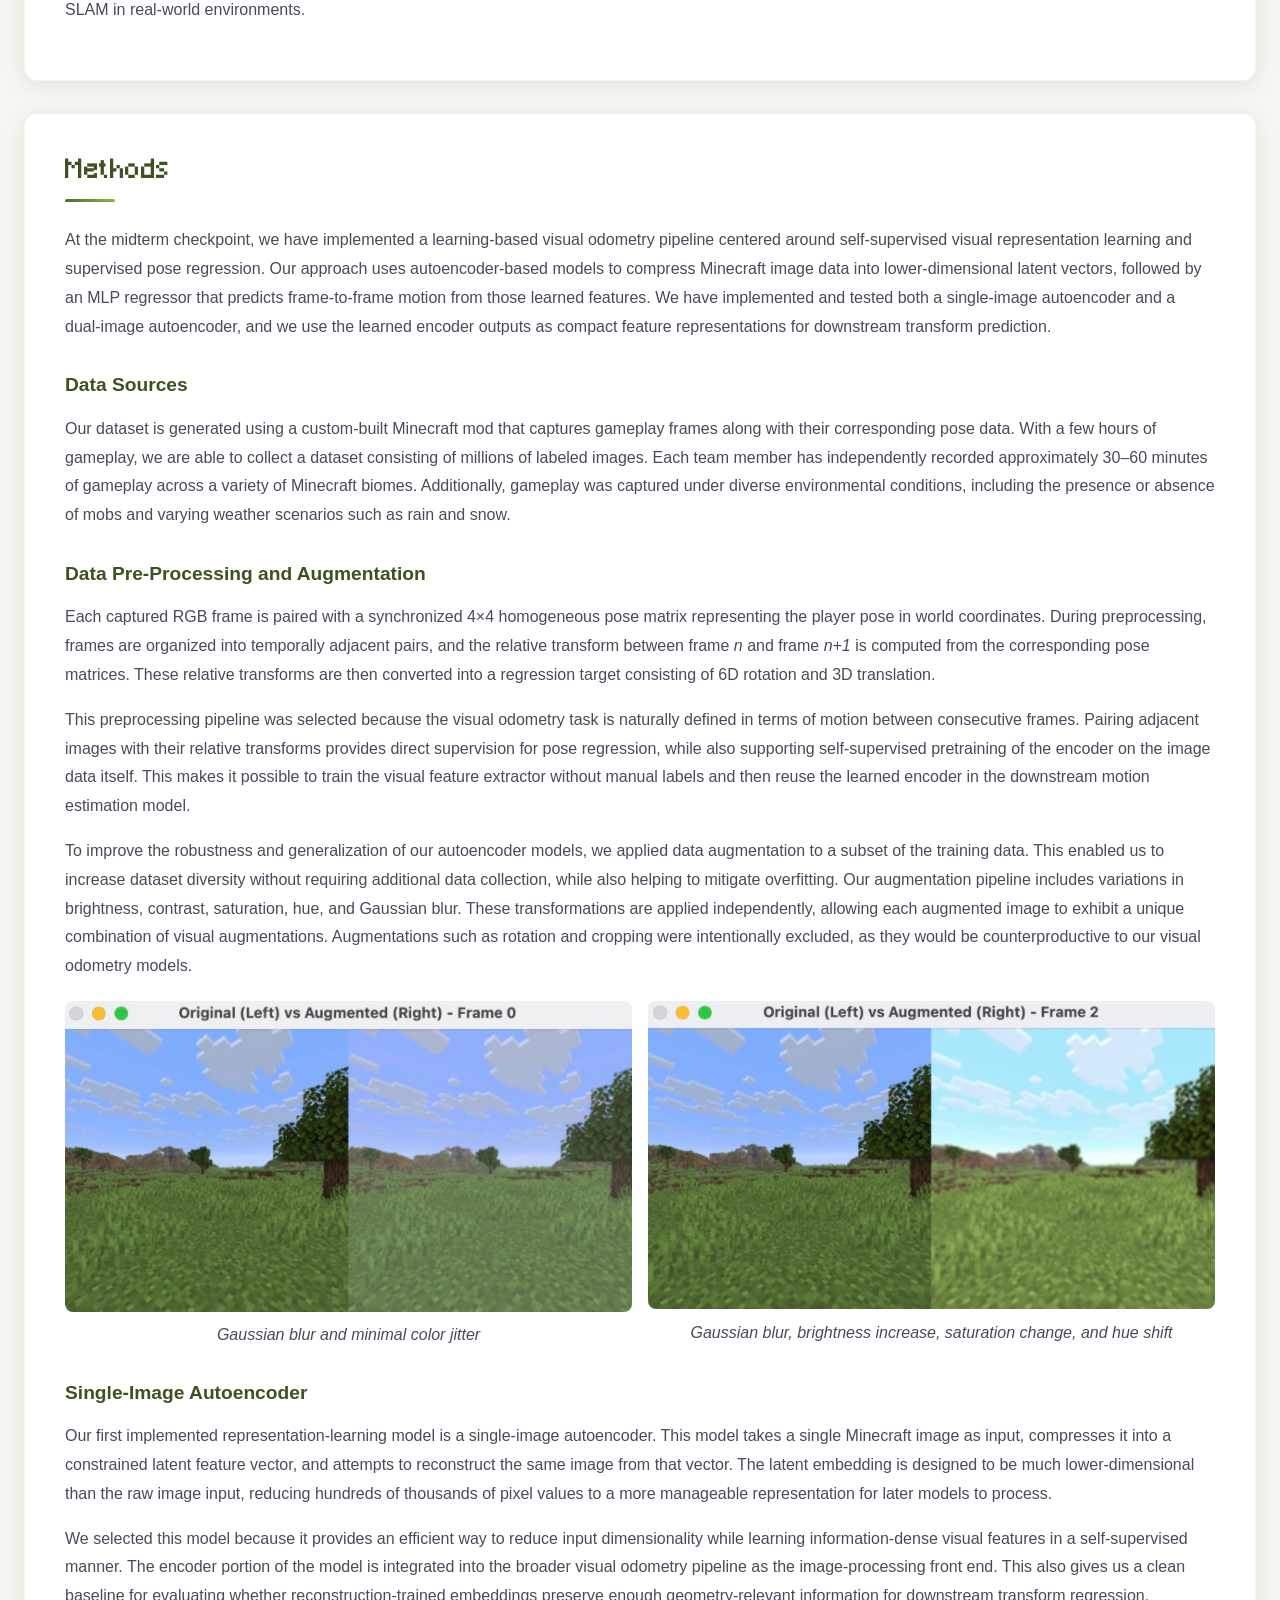
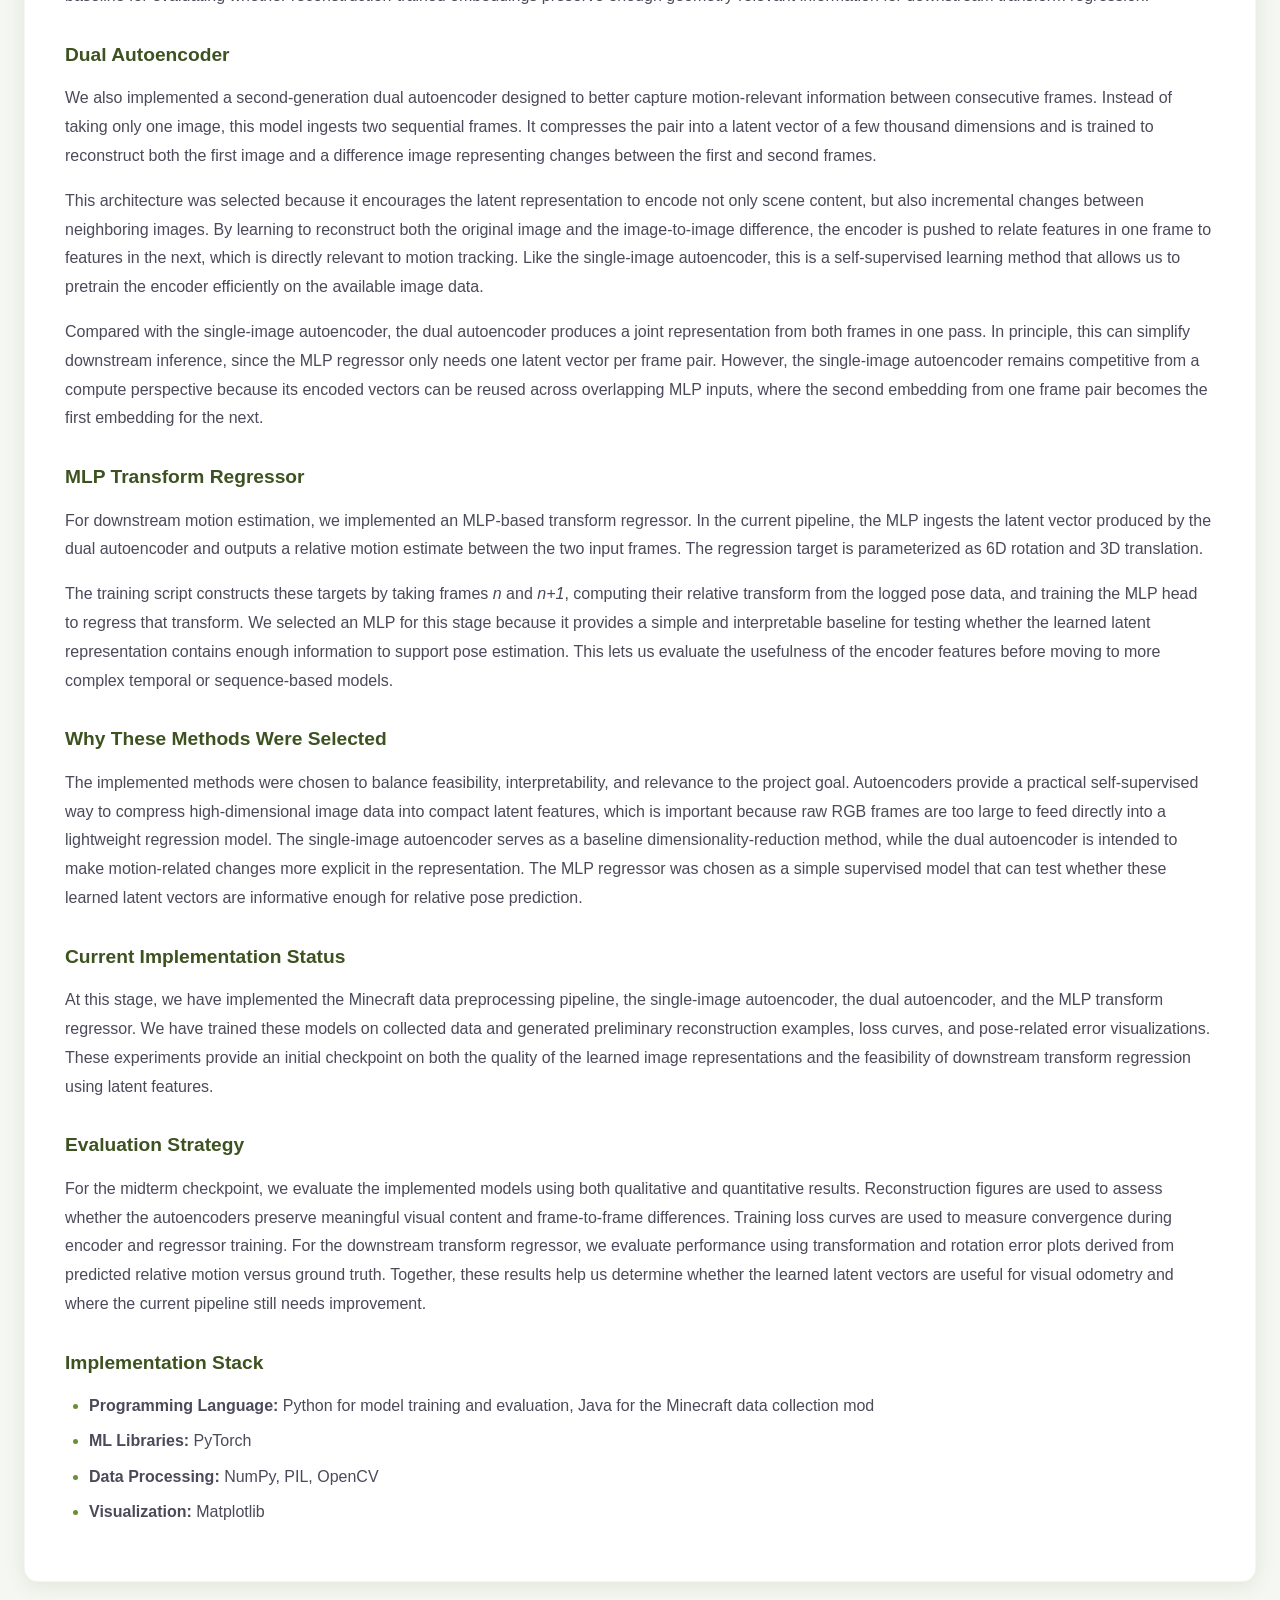
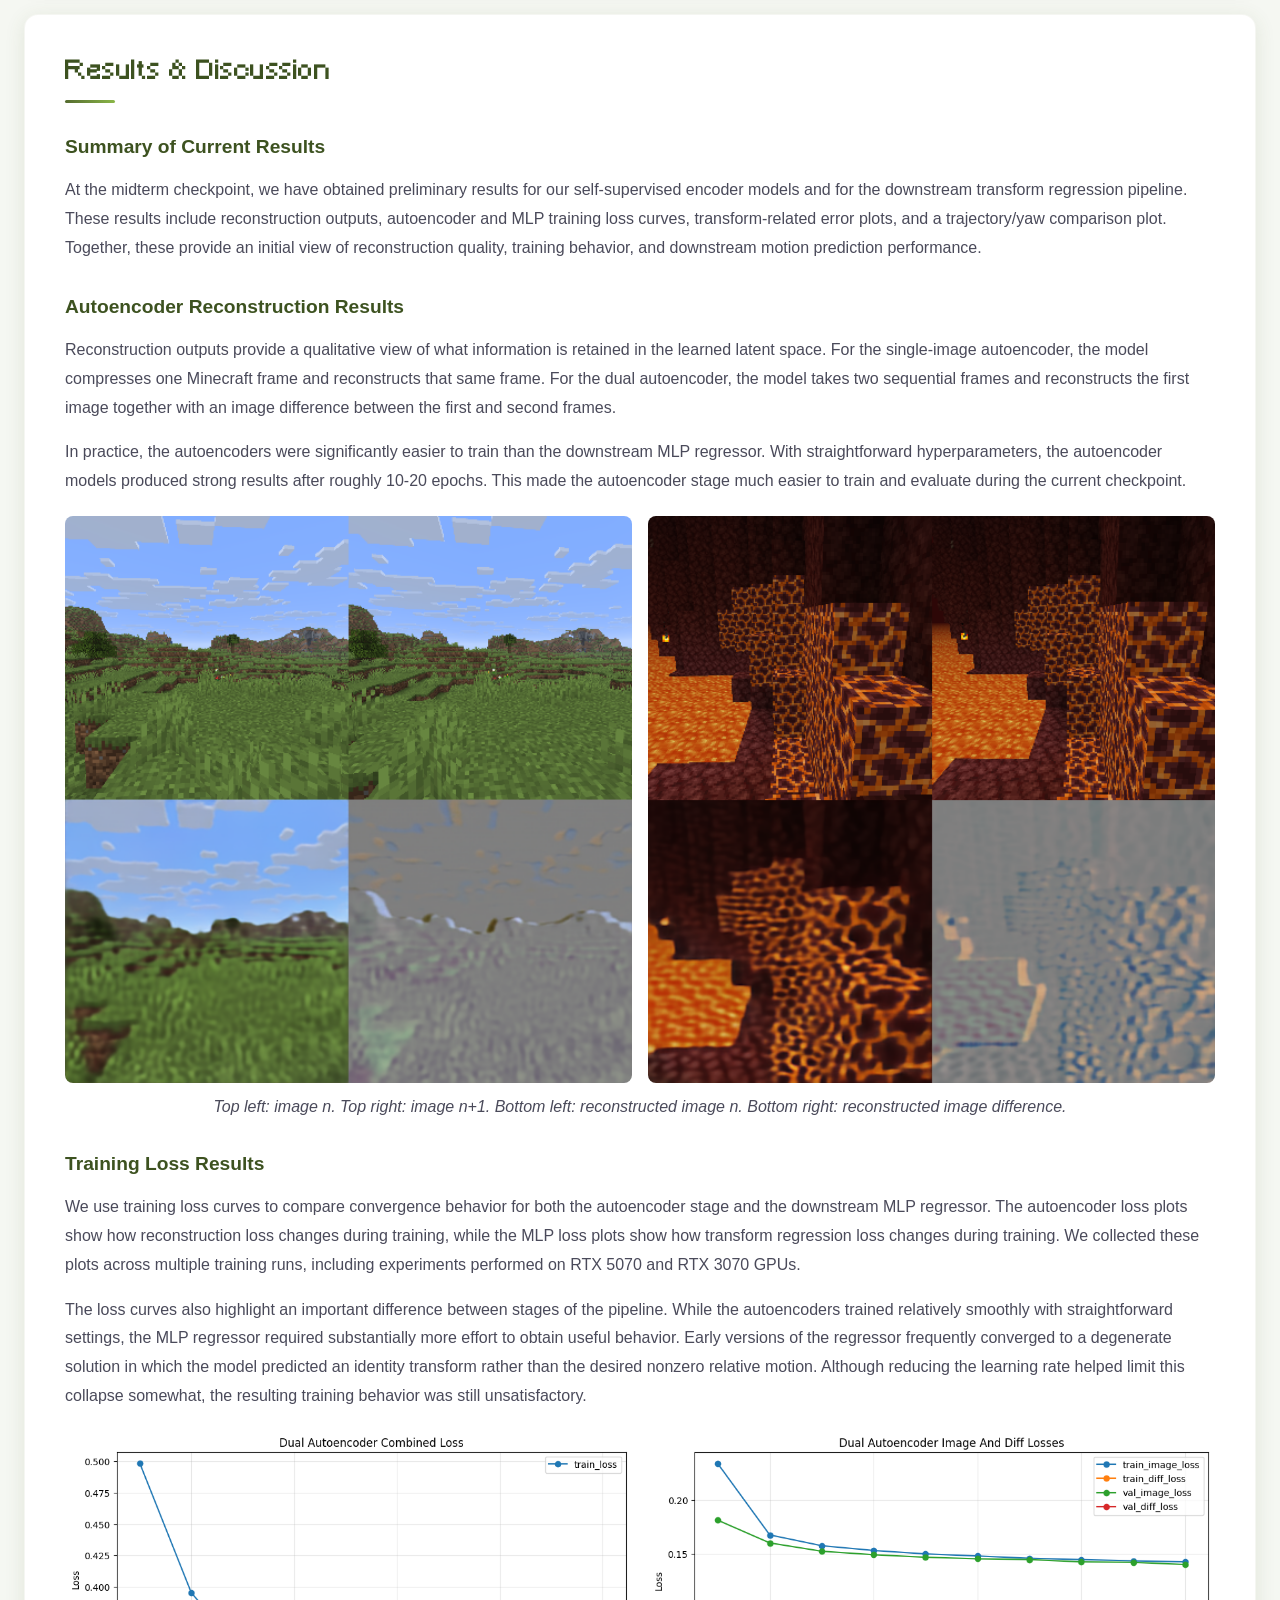
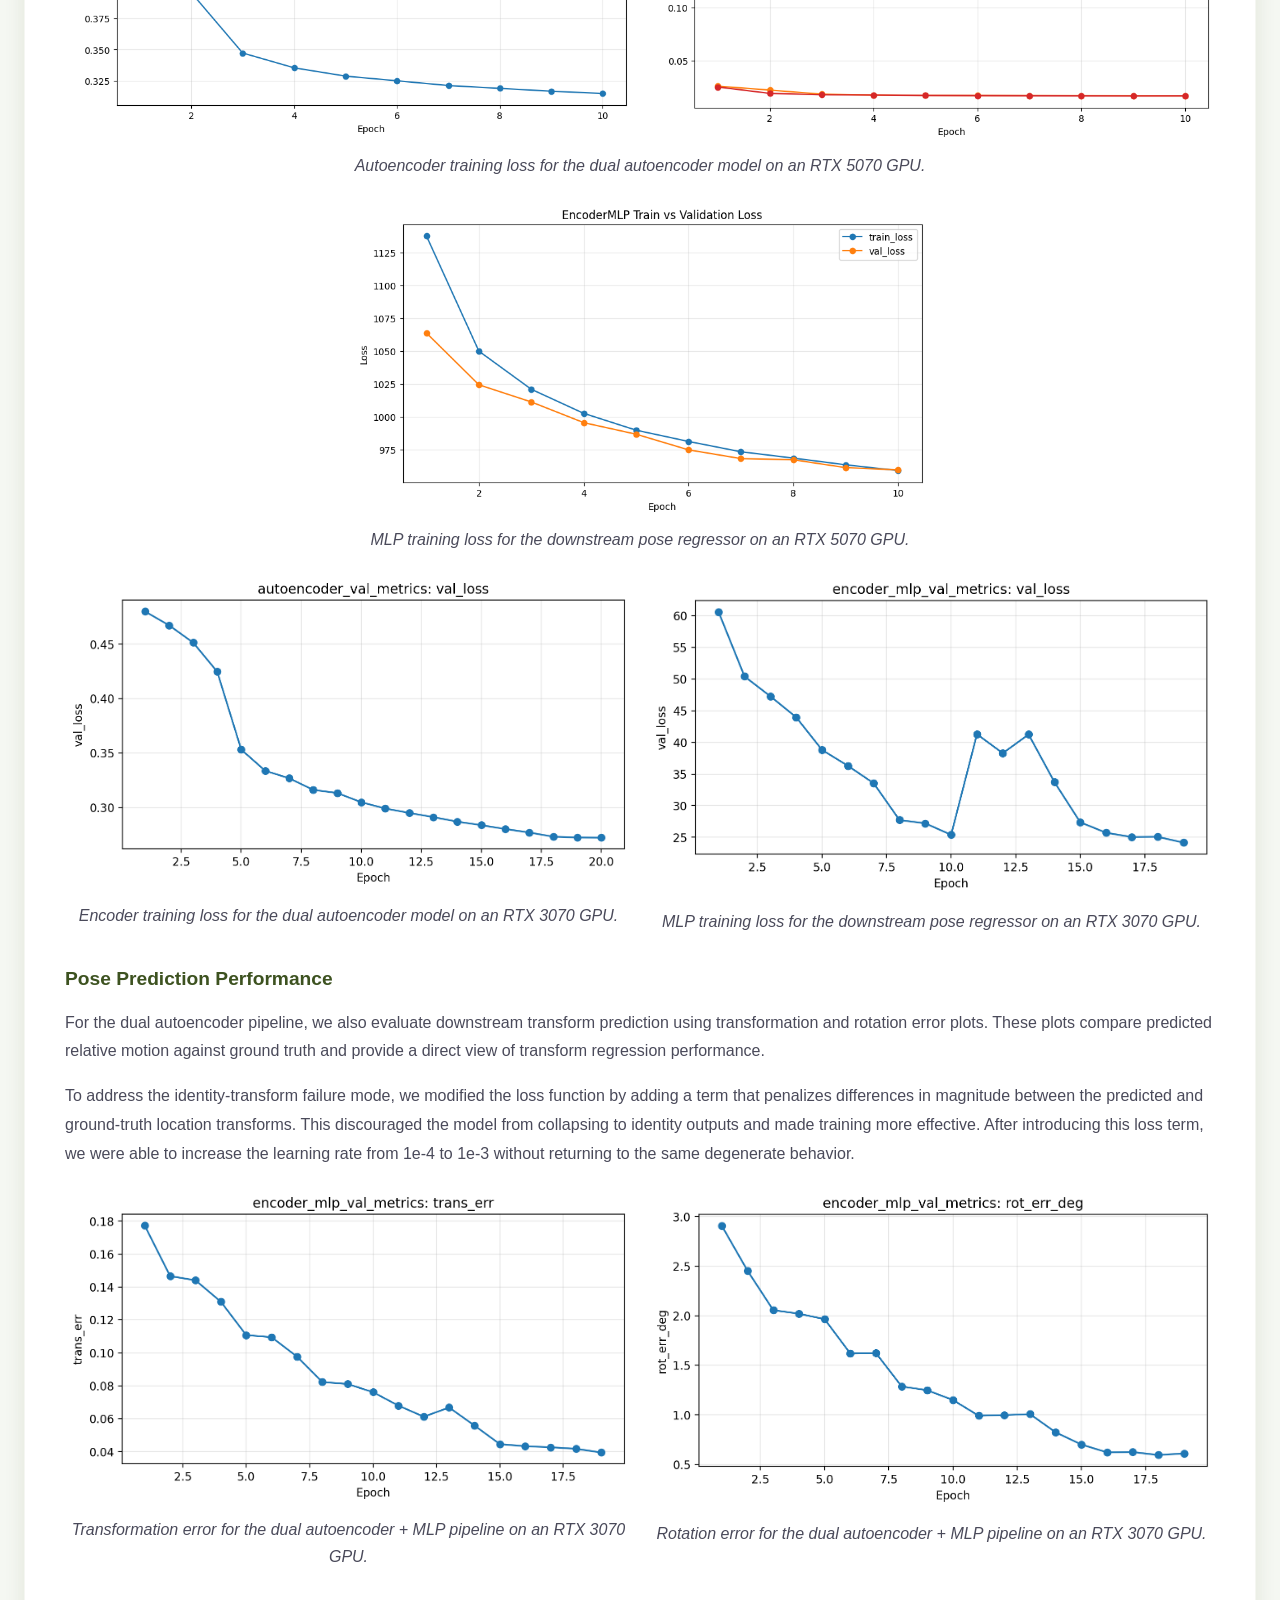
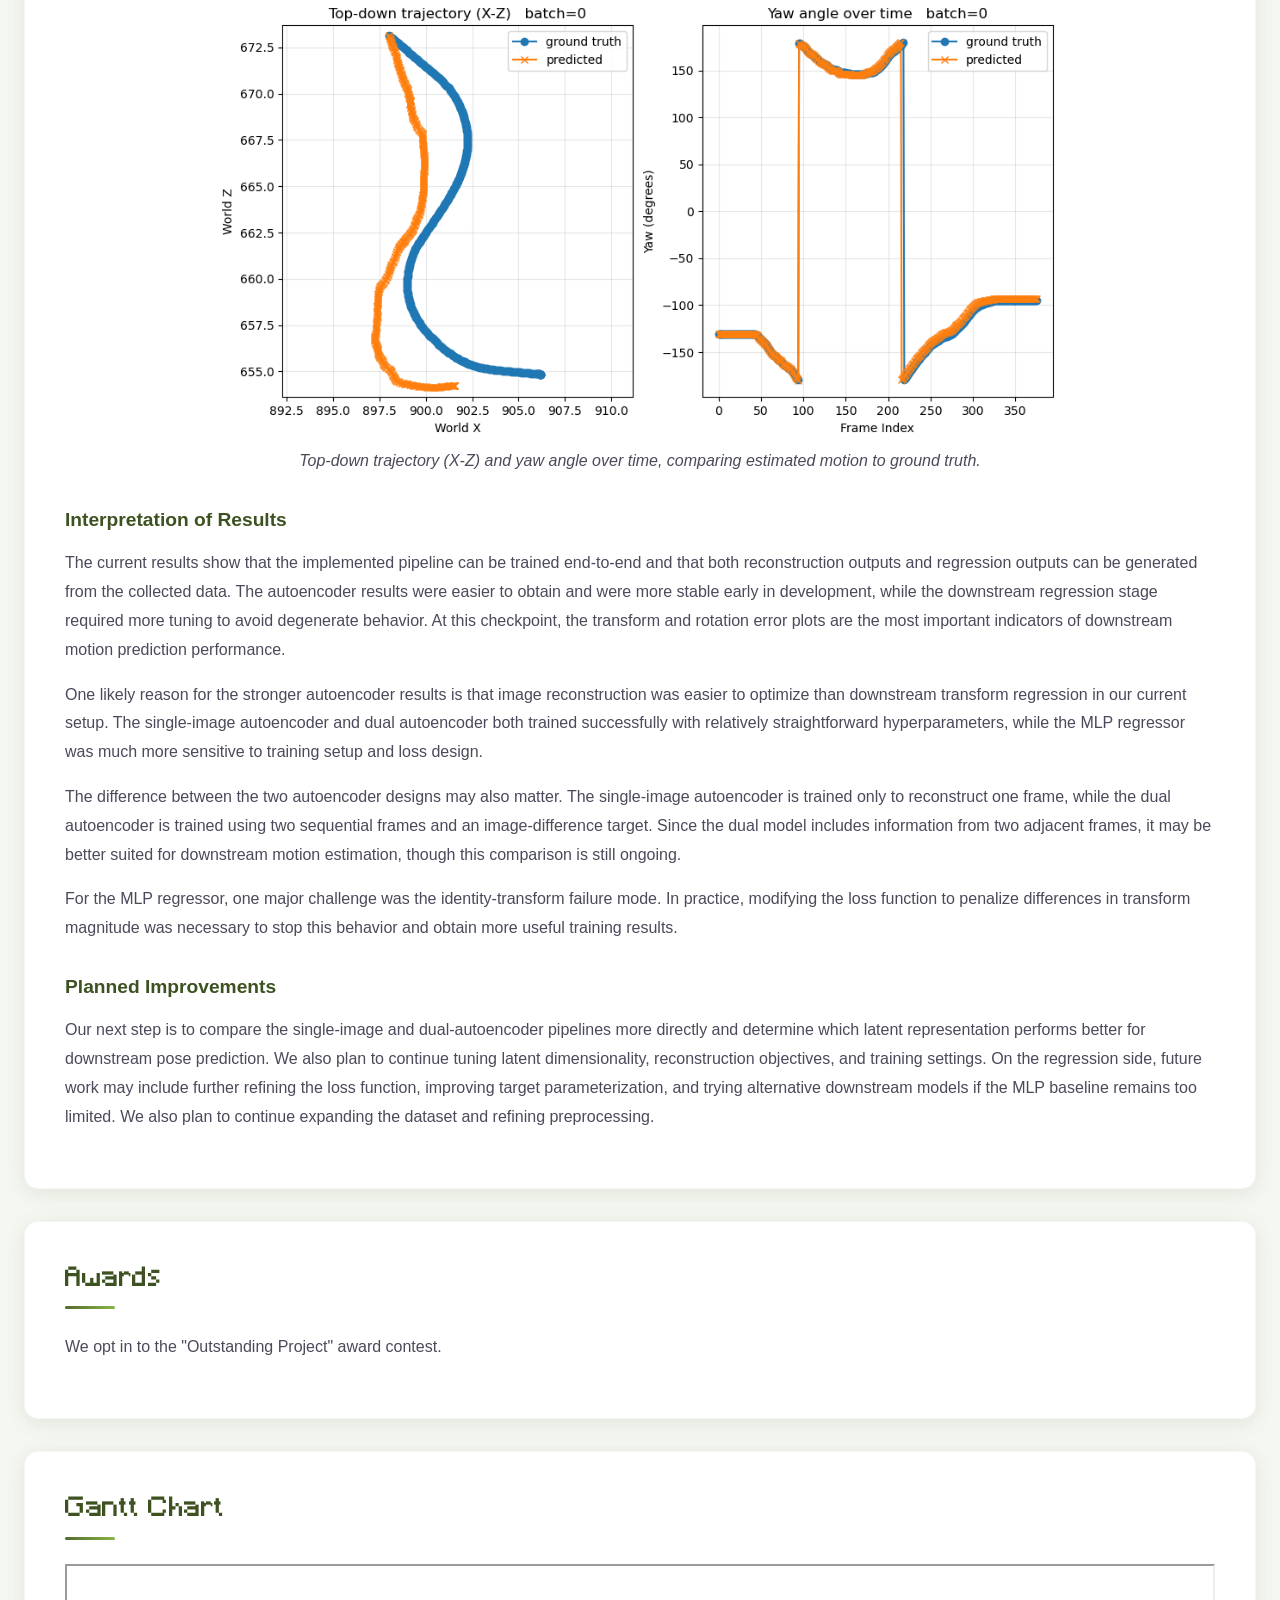
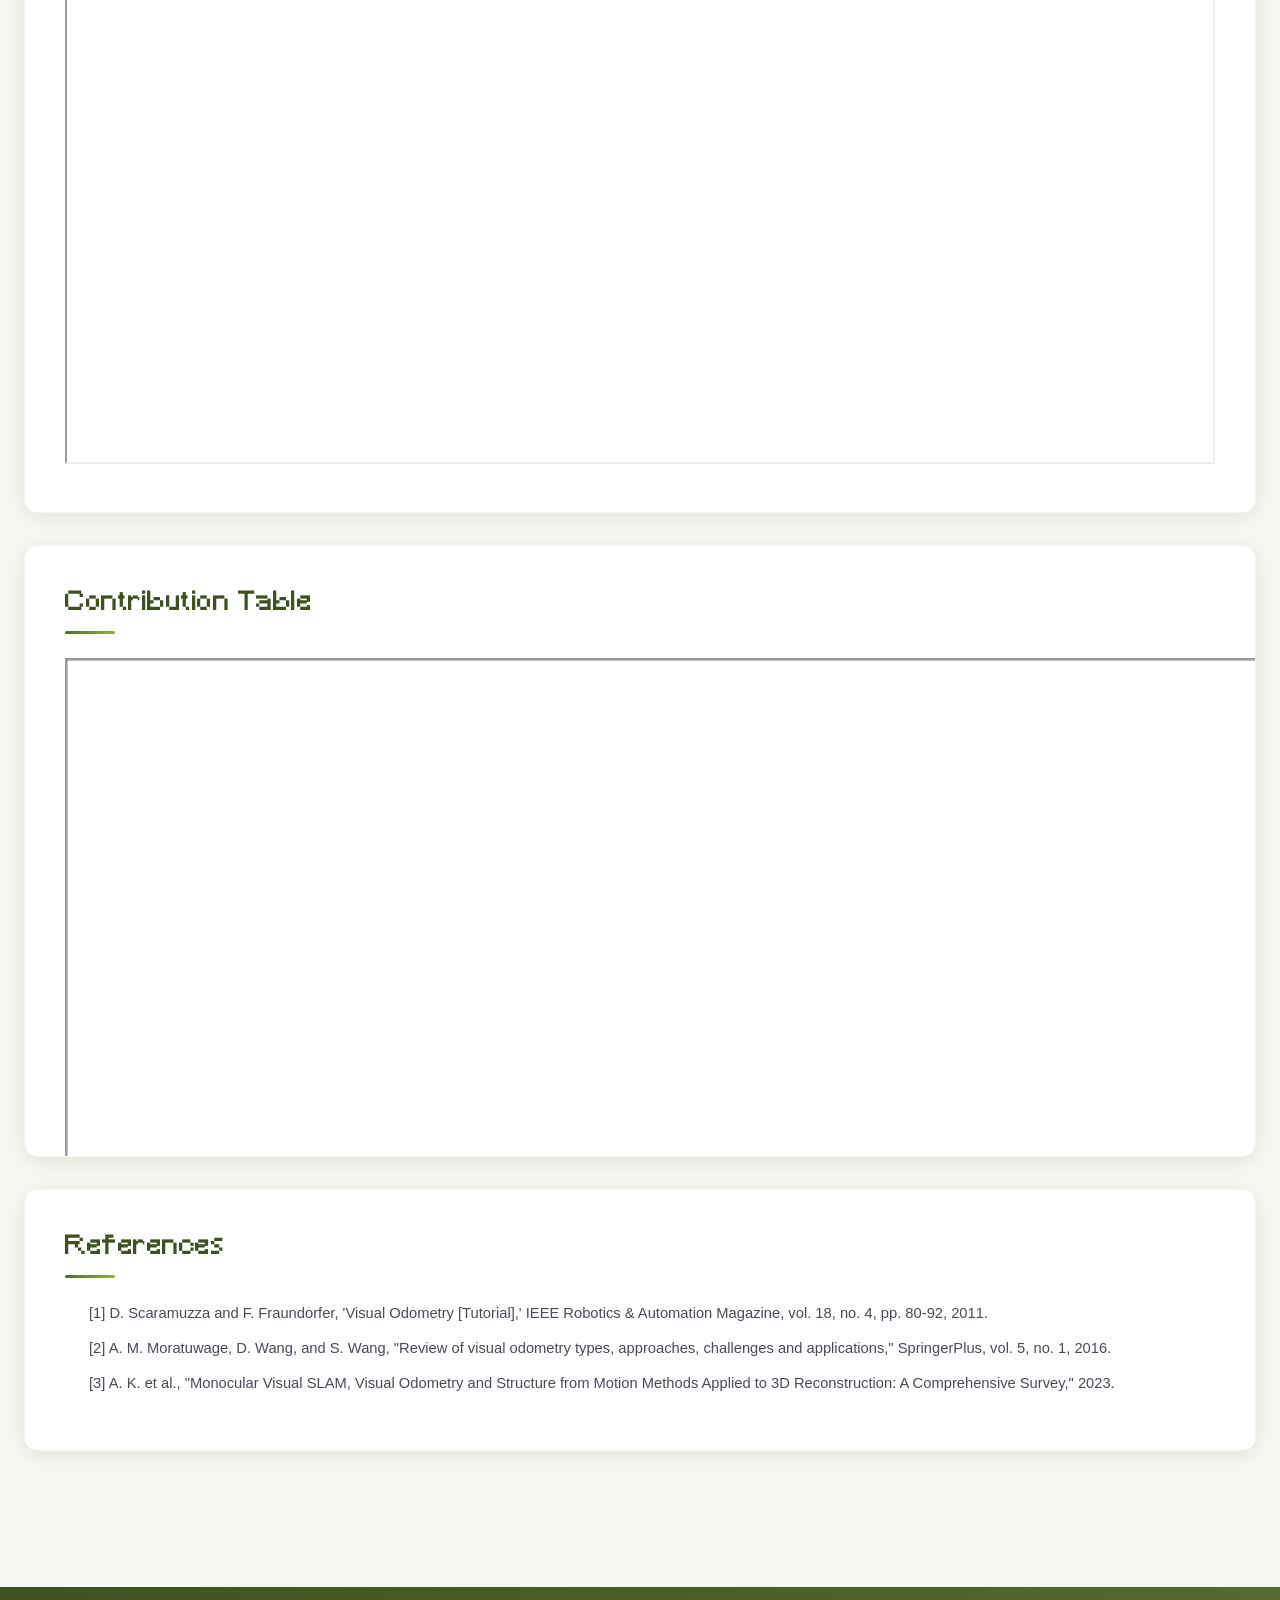
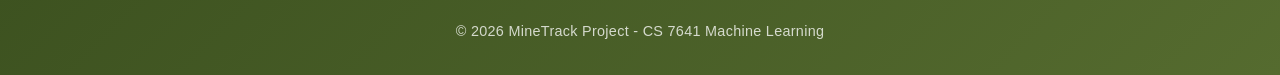
==== commit 39c08cc2: "Updated contribution table, methods section (data sources, pre-processing, augmentation), and images" ====
--- a/midterm.html
+++ b/midterm.html
@@ -78,13 +78,36 @@
                     At the midterm checkpoint, we have implemented a learning-based visual odometry pipeline centered around self-supervised visual representation learning and supervised pose regression. Our approach uses autoencoder-based models to compress Minecraft image data into lower-dimensional latent vectors, followed by an MLP regressor that predicts frame-to-frame motion from those learned features. We have implemented and tested both a single-image autoencoder and a dual-image autoencoder, and we use the learned encoder outputs as compact feature representations for downstream transform prediction.
                 </p>
 
-                <h4>Data Processing Methods</h4>
-                <p>
-                    Our dataset is generated from logged Minecraft gameplay. Each captured RGB frame is paired with a synchronized 4&times;4 homogeneous pose matrix representing the player pose in world coordinates. During preprocessing, frames are organized into temporally adjacent pairs, and the relative transform between frame <em>n</em> and frame <em>n+1</em> is computed from the corresponding pose matrices. These relative transforms are then converted into a regression target consisting of 6D rotation and 3D translation.
+                <h4>Data Sources</h4>
+                <p>
+                    Our dataset is generated using a custom-built Minecraft mod that captures gameplay frames along with their corresponding pose data. With a few hours of gameplay, we are able to collect a dataset consisting of millions of labeled images. Each team member has independently recorded approximately 30–60 minutes of gameplay across a variety of Minecraft biomes. Additionally, gameplay was captured under diverse environmental conditions, including the presence or absence of mobs and varying weather scenarios such as rain and snow.
+                </p>
+
+                <h4>Data Pre-Processing and Augmentation</h4>
+                <p>
+                    Each captured RGB frame is paired with a synchronized 4&times;4 homogeneous pose matrix representing the player pose in world coordinates. During preprocessing, frames are organized into temporally adjacent pairs, and the relative transform between frame <em>n</em> and frame <em>n+1</em> is computed from the corresponding pose matrices. These relative transforms are then converted into a regression target consisting of 6D rotation and 3D translation.
                 </p>
                 <p>
                     This preprocessing pipeline was selected because the visual odometry task is naturally defined in terms of motion between consecutive frames. Pairing adjacent images with their relative transforms provides direct supervision for pose regression, while also supporting self-supervised pretraining of the encoder on the image data itself. This makes it possible to train the visual feature extractor without manual labels and then reuse the learned encoder in the downstream motion estimation model.
                 </p>
+                <p>
+                    To improve the robustness and generalization of our autoencoder models, we applied data augmentation to a subset of the training data. This enabled us to increase dataset diversity without requiring additional data collection, while also helping to mitigate overfitting. Our augmentation pipeline includes variations in brightness, contrast, saturation, hue, and Gaussian blur. These transformations are applied independently, allowing each augmented image to exhibit a unique combination of visual augmentations. Augmentations such as rotation and cropping were intentionally excluded, as they would be counterproductive to our visual odometry models.
+                </p>
+
+                <div class="figure-pair-grid figure-pair-separate-captions">
+                    <figure class="figure-cell">
+                        <img src="media/images/midterm-report-figures/edmond/aug_one.jpg" alt="Augmentation Figure One">
+                        <figcaption>
+                            Gaussian blur and minimal color jitter
+                        </figcaption>
+                    </figure>
+                    <figure class="figure-cell">
+                        <img src="media/images/midterm-report-figures/edmond/aug_two.jpg" alt="Augmentation Figure Two">
+                        <figcaption>
+                            Gaussian blur, brightness increase, saturation change, and hue shift
+                        </figcaption>
+                    </figure>
+                </div>
 
                 <h4>Single-Image Autoencoder</h4>
                 <p>
@@ -276,8 +299,8 @@
 
             <section class="content-panel fade-in">
                 <h2>Contribution Table</h2>
-                <iframe src="https://docs.google.com/spreadsheets/d/e/2PACX-1vRvOF2WKPEOyOUuTDDgSeGbIw96JE5M8ZzlW-sfCej8hOEcK6tyabCRgvnmn-oqPida8Oj5KZMi8A2q/pubhtml?gid=0&amp;single=true&amp;chrome=false&amp;widget=false"
-                style="width: 100%; height: 450px">
+                <iframe src="https://docs.google.com/spreadsheets/d/e/2PACX-1vQQOgekO056_gBywO4DJGwq57W8FKoNz0kk0ZsYpeXNLVa_N6VQ_SSmLAjAJVJGmP6SS8QPw6D0JWsG/pubhtml?gid=0&amp;single=true&amp;chrome=false&amp;widget=false"
+                style="width: 100%; height: 450px; transform: scale(1.3); transform-origin: top left;">
                 </iframe>
             </section>
 
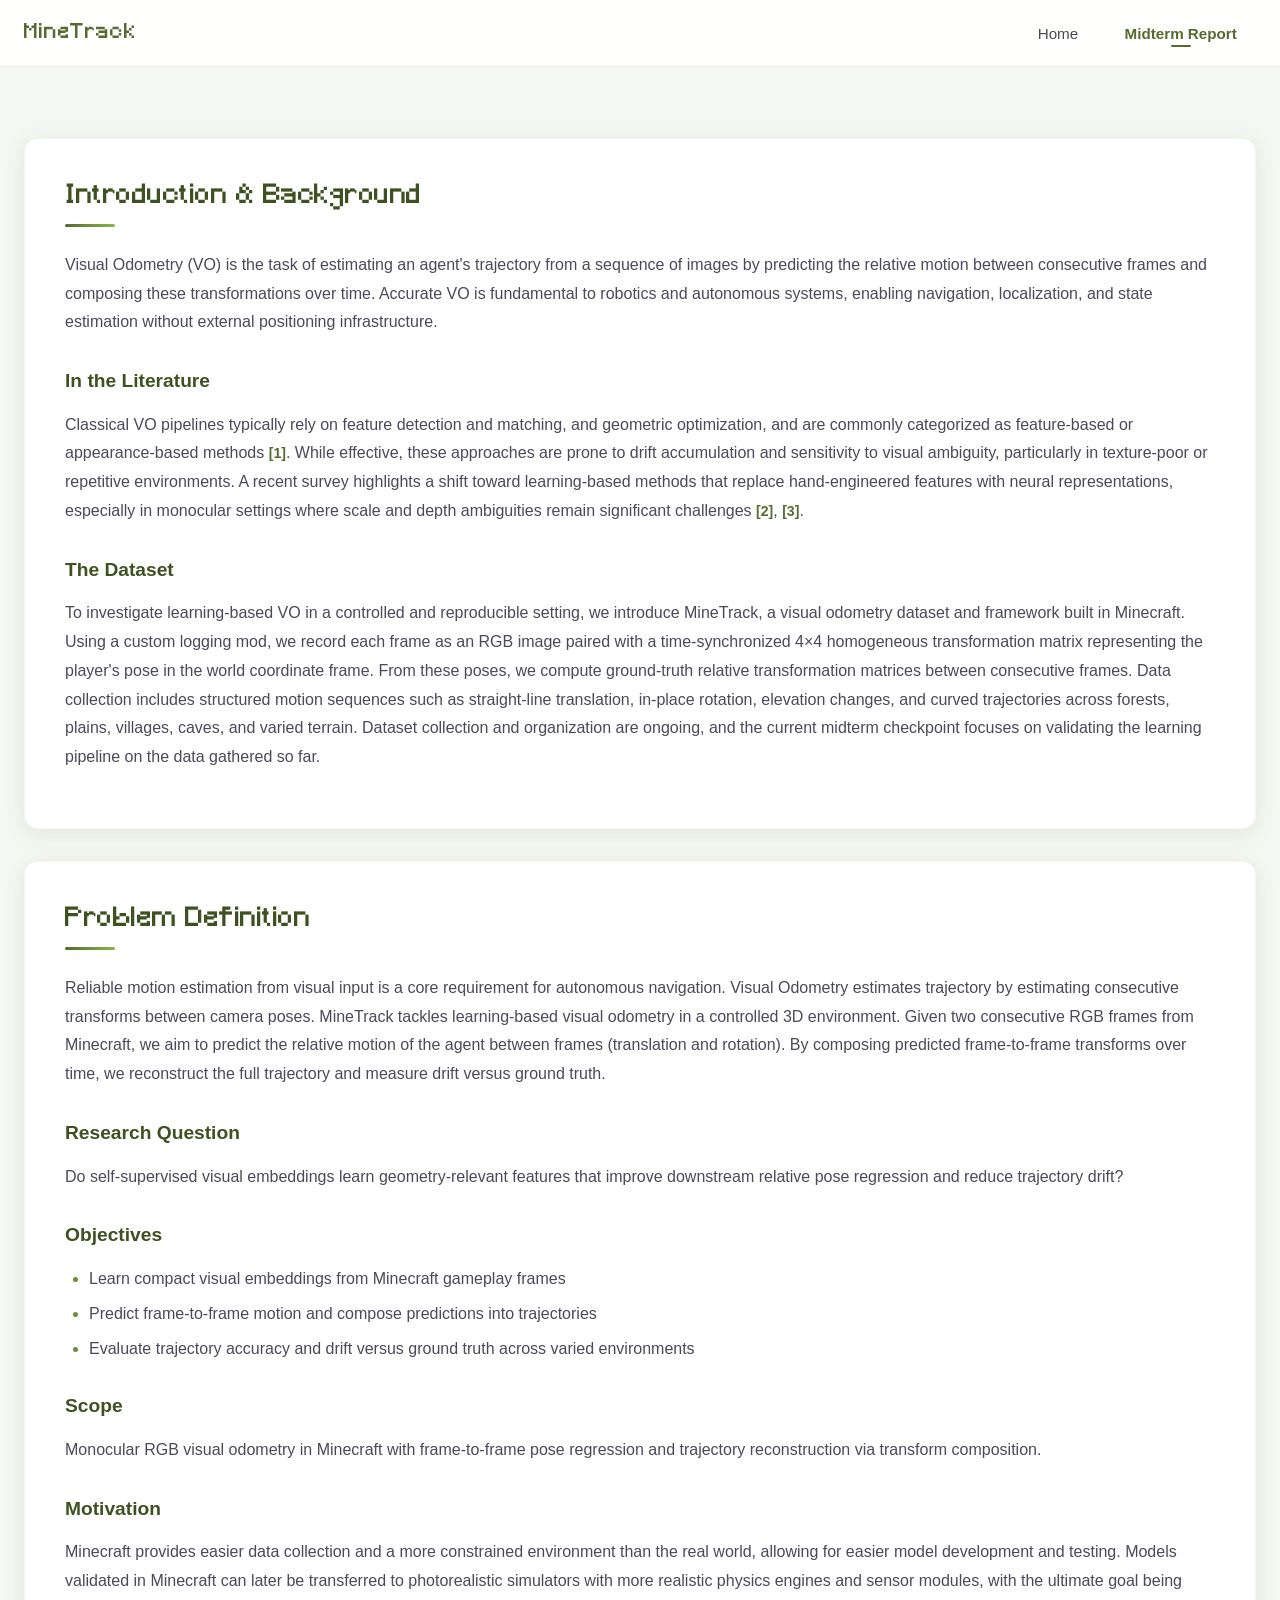
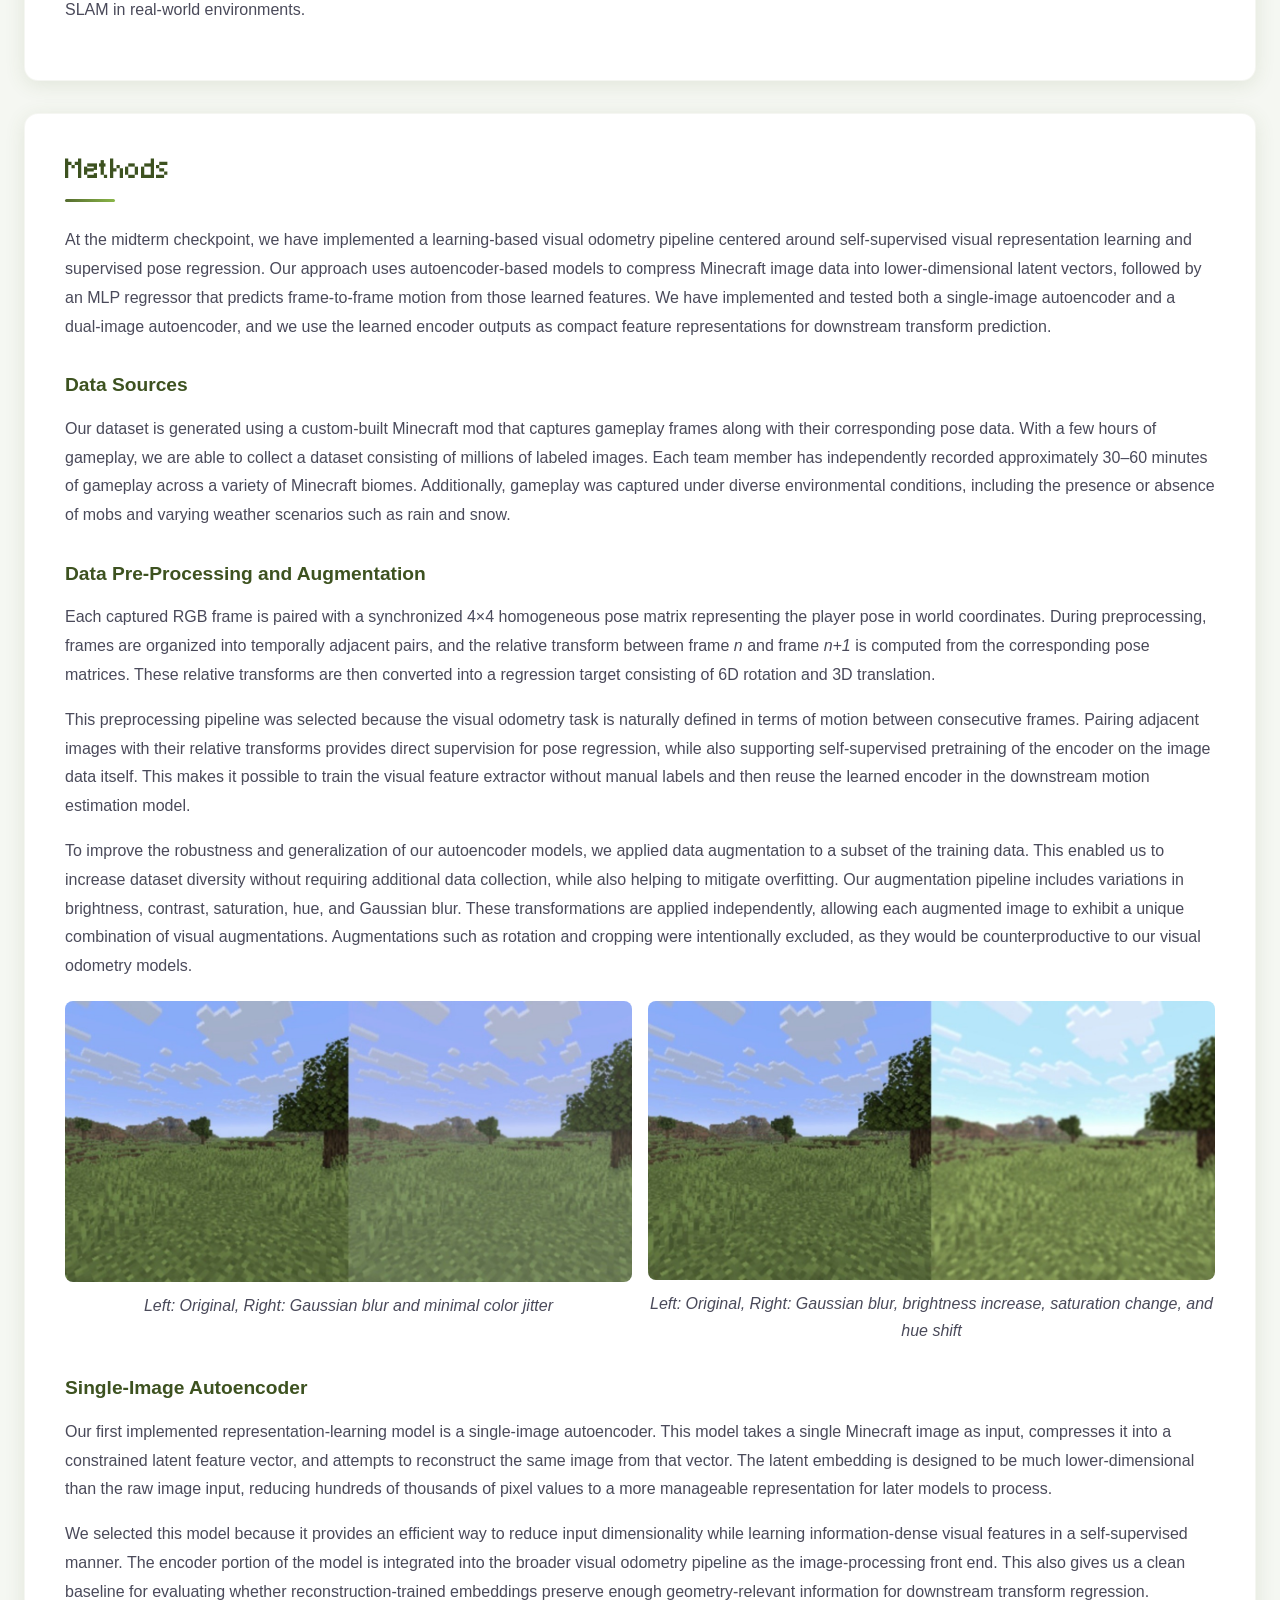
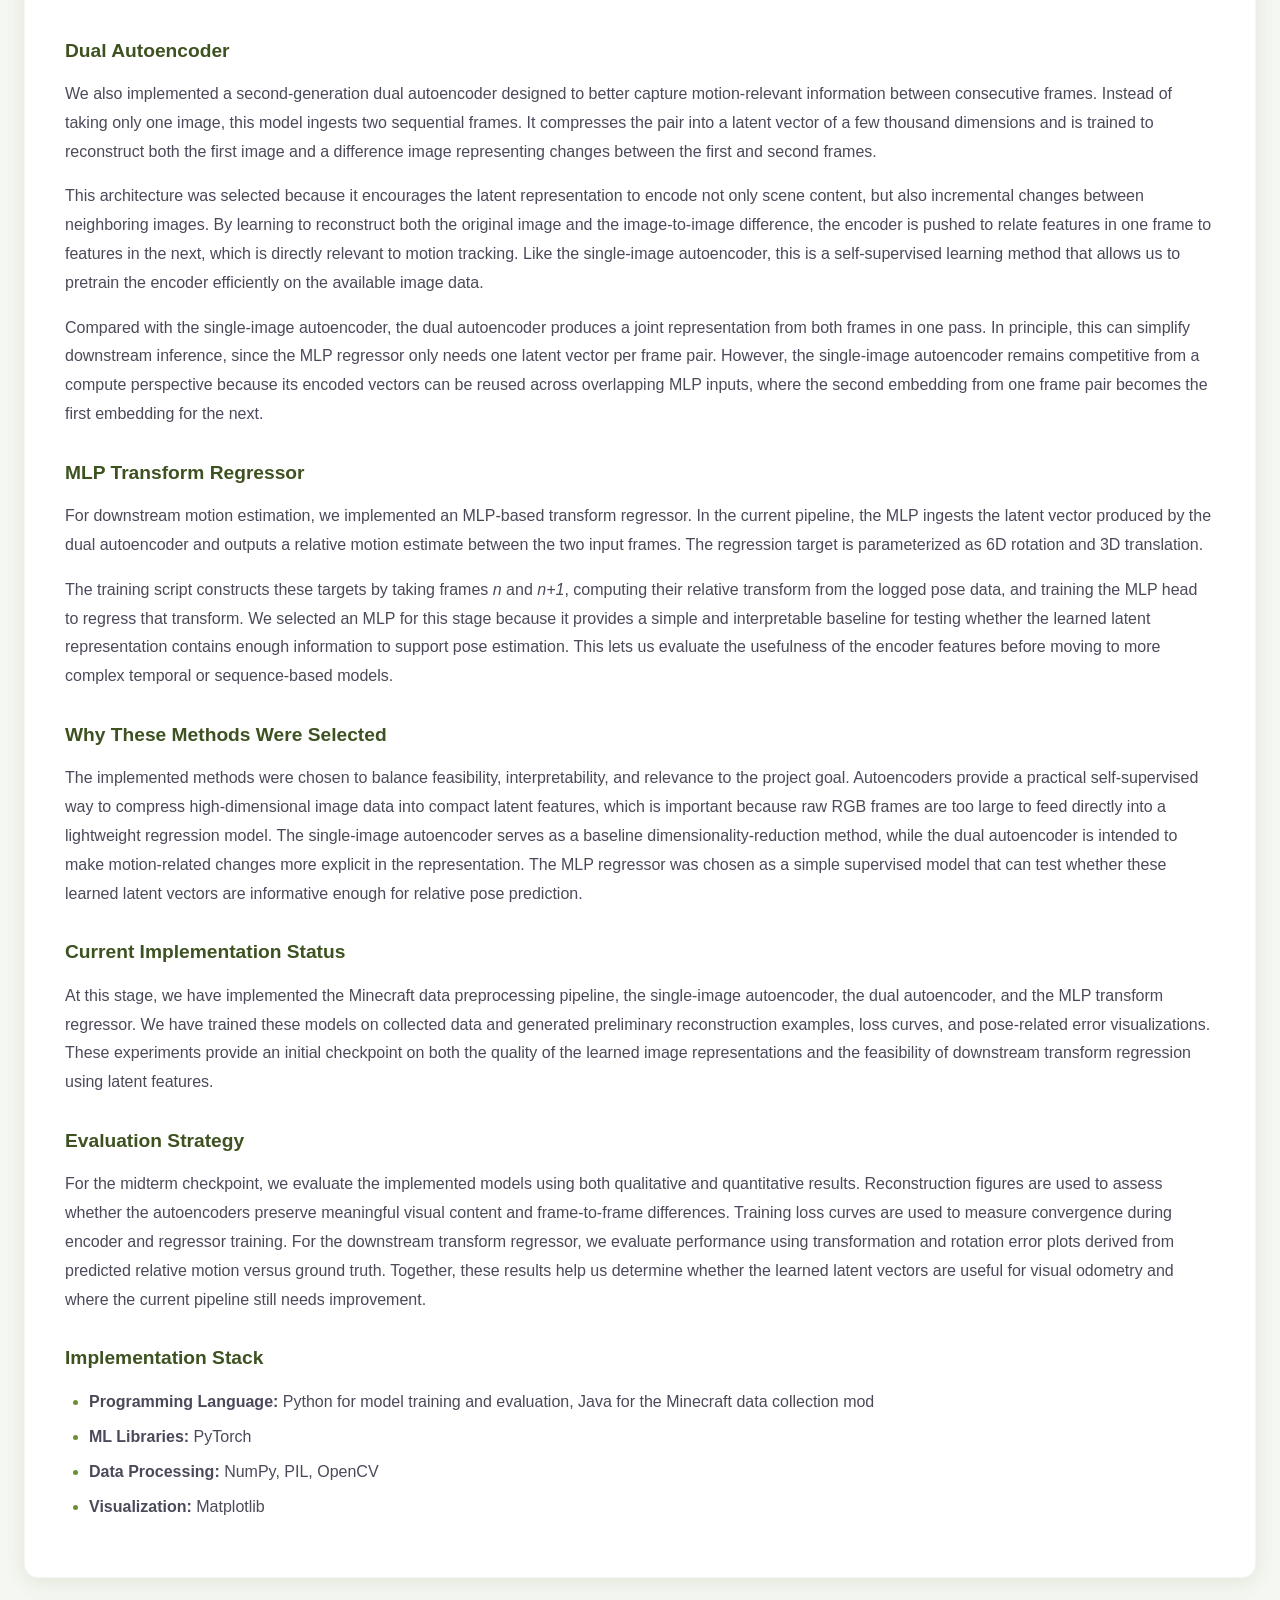
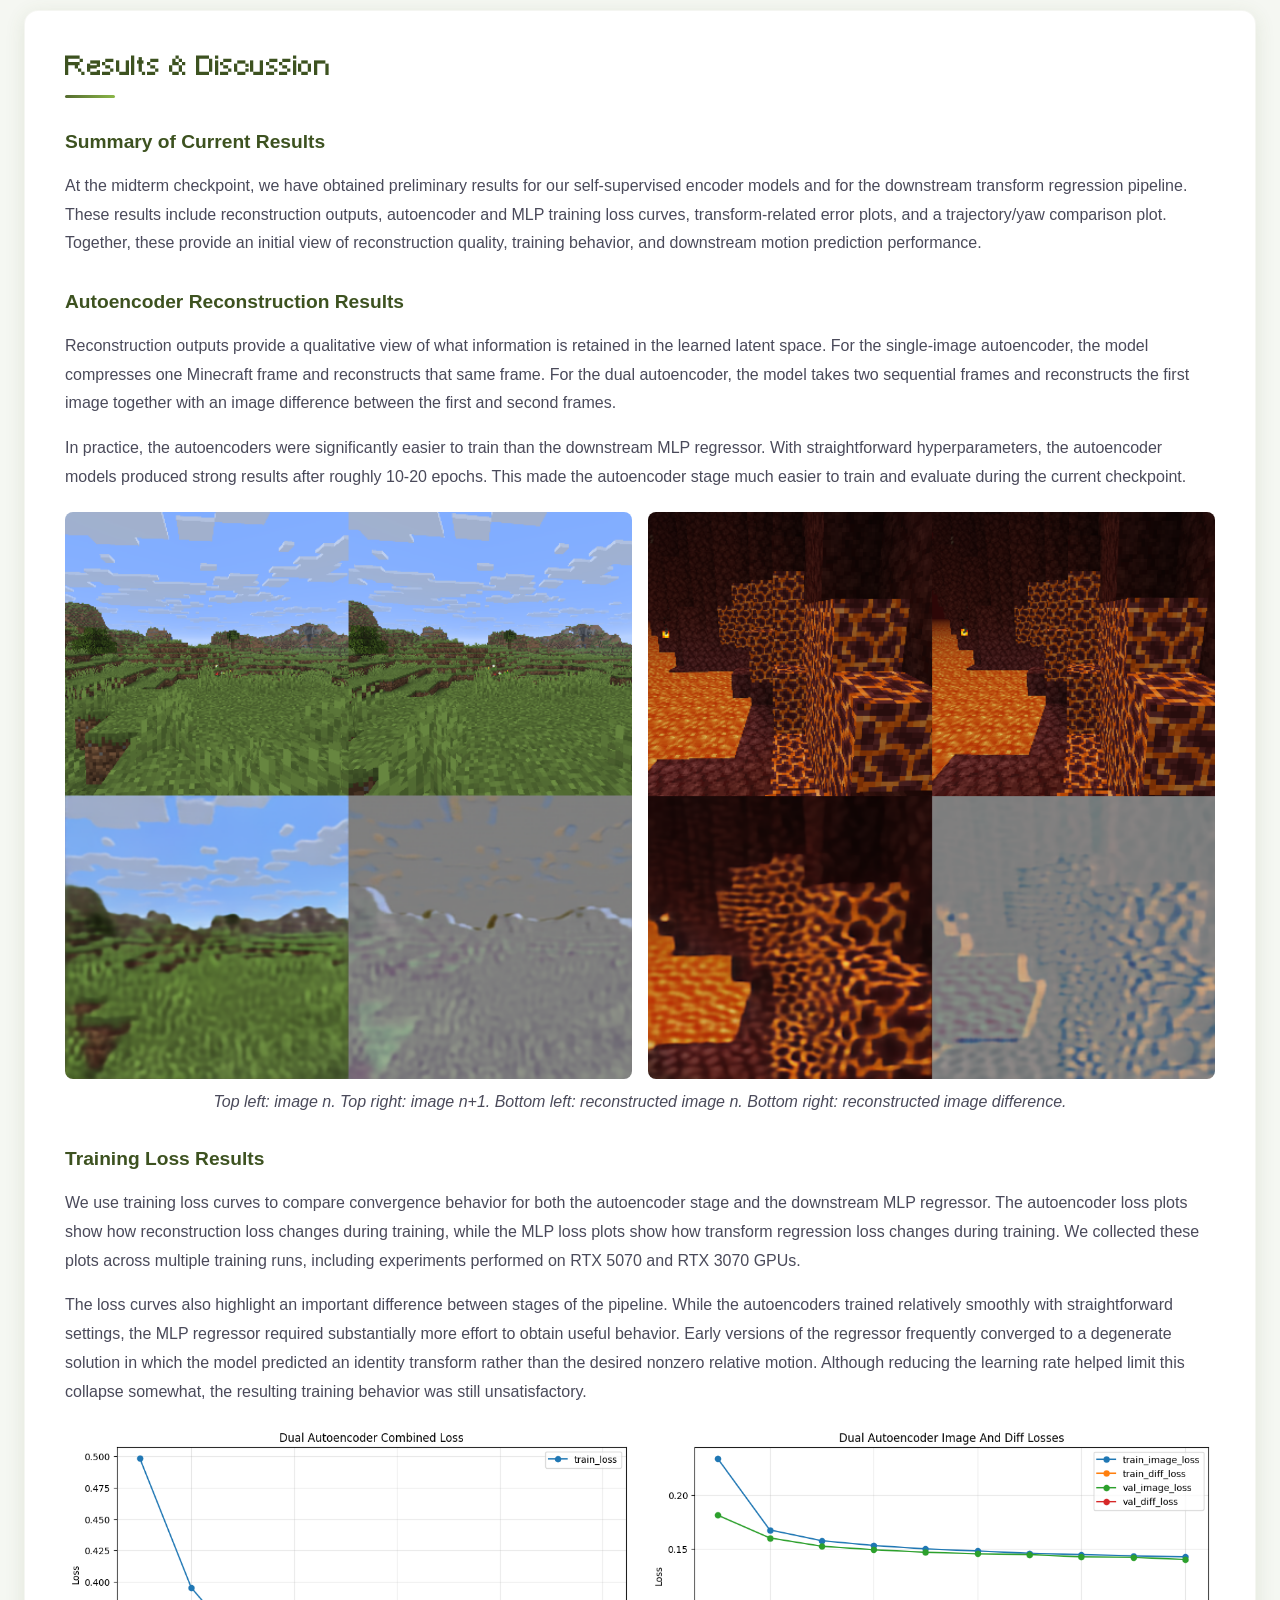
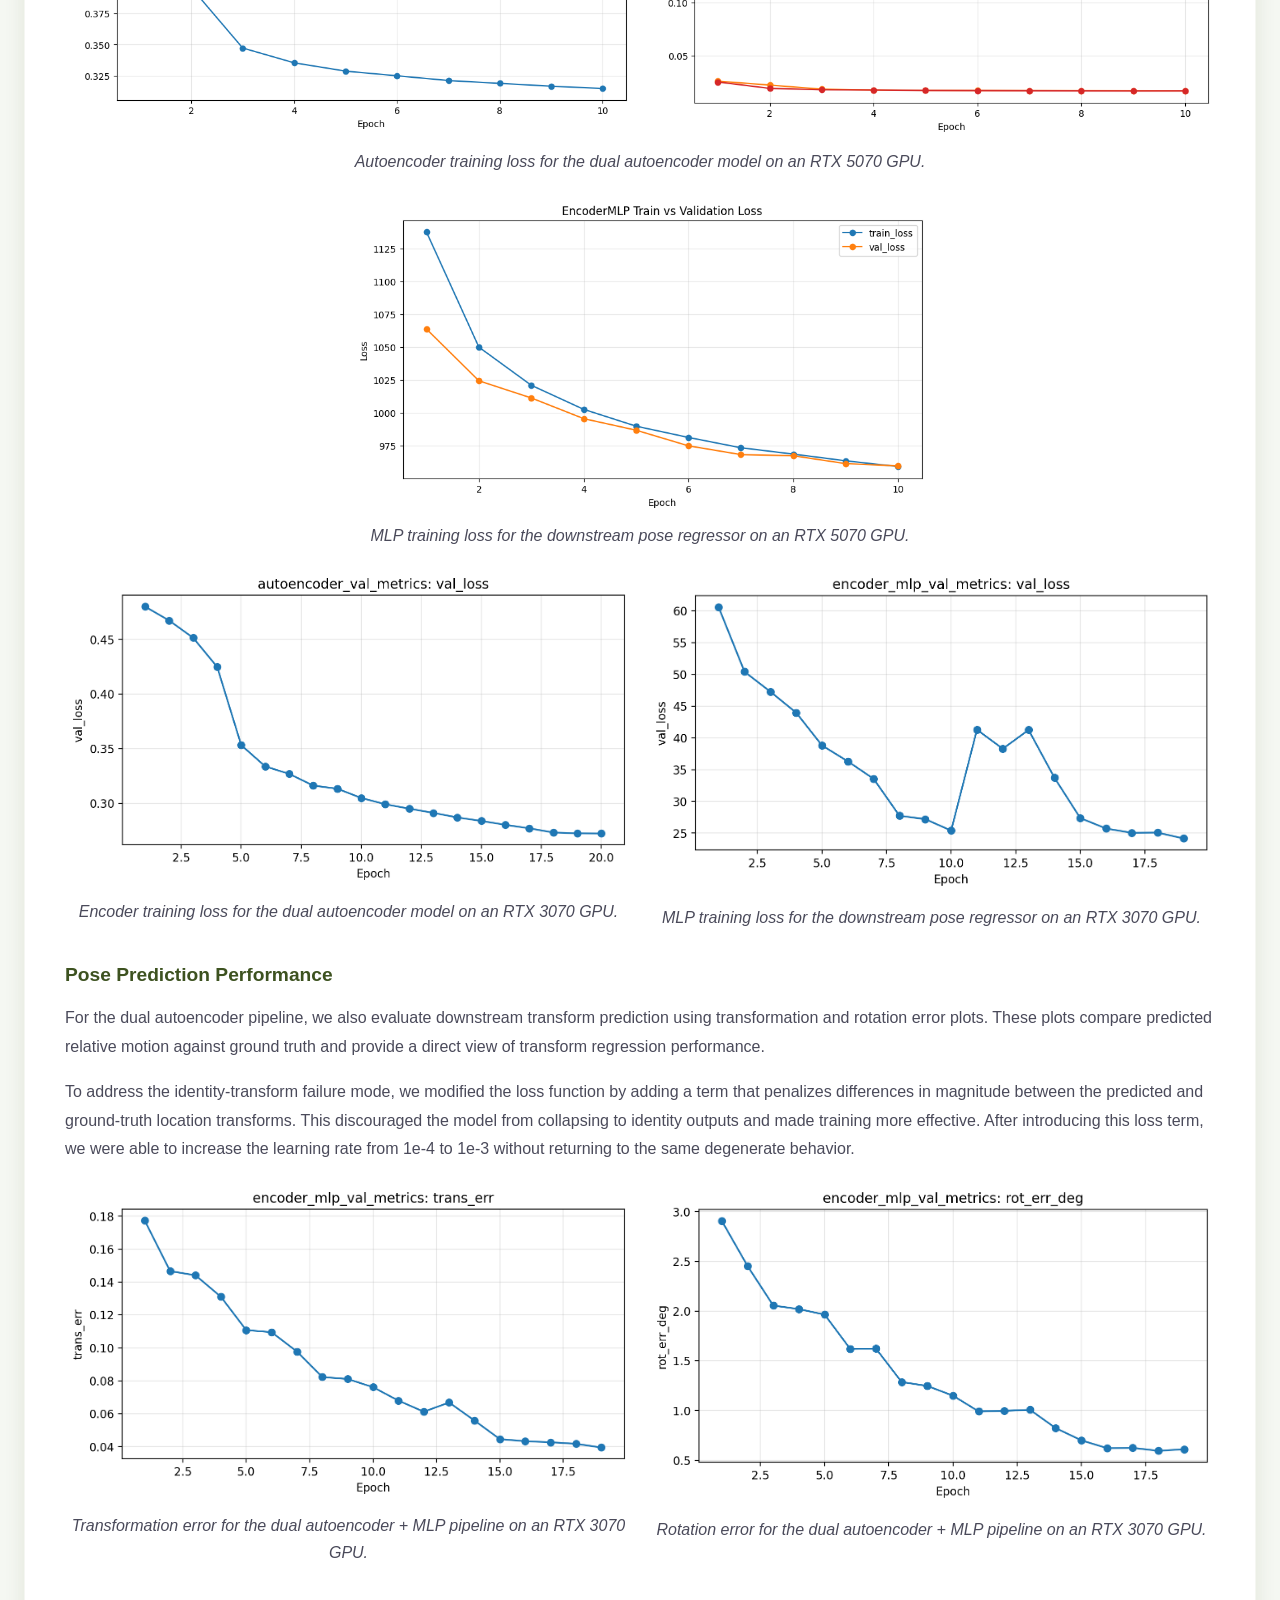
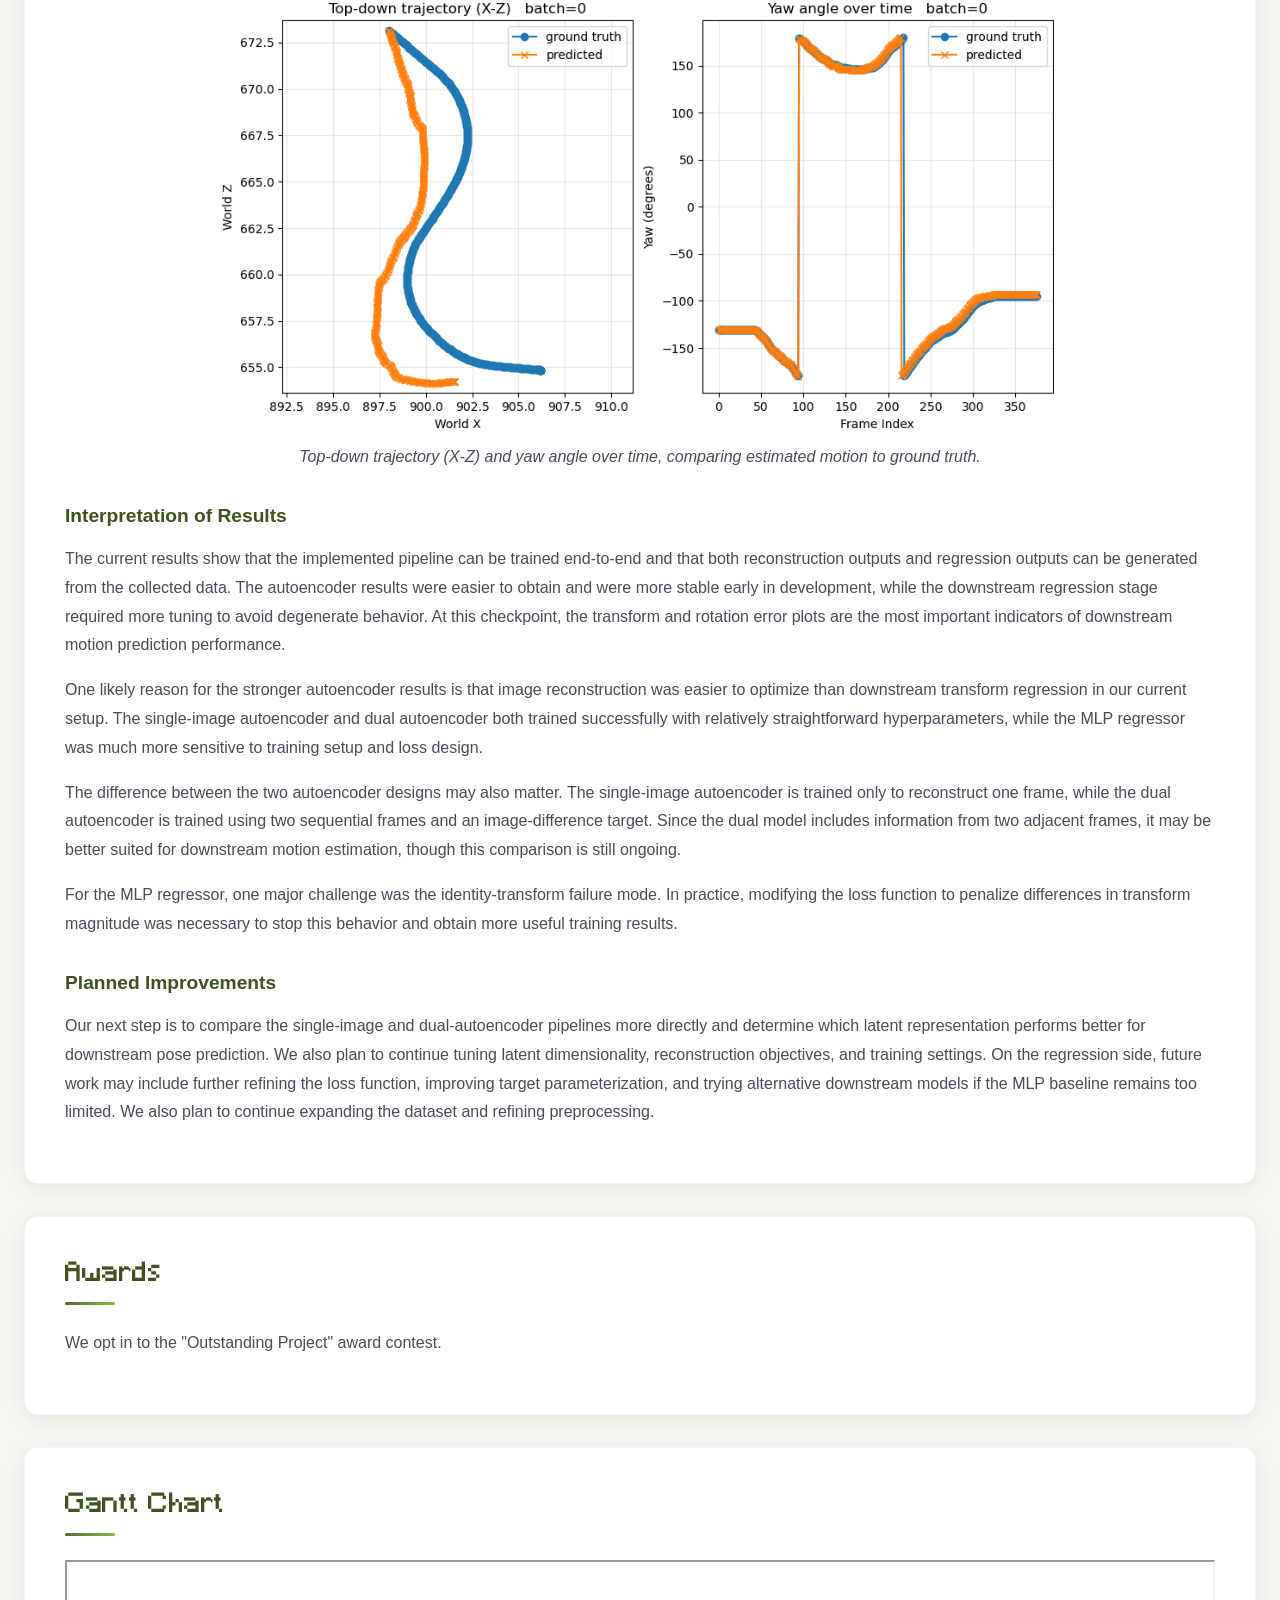
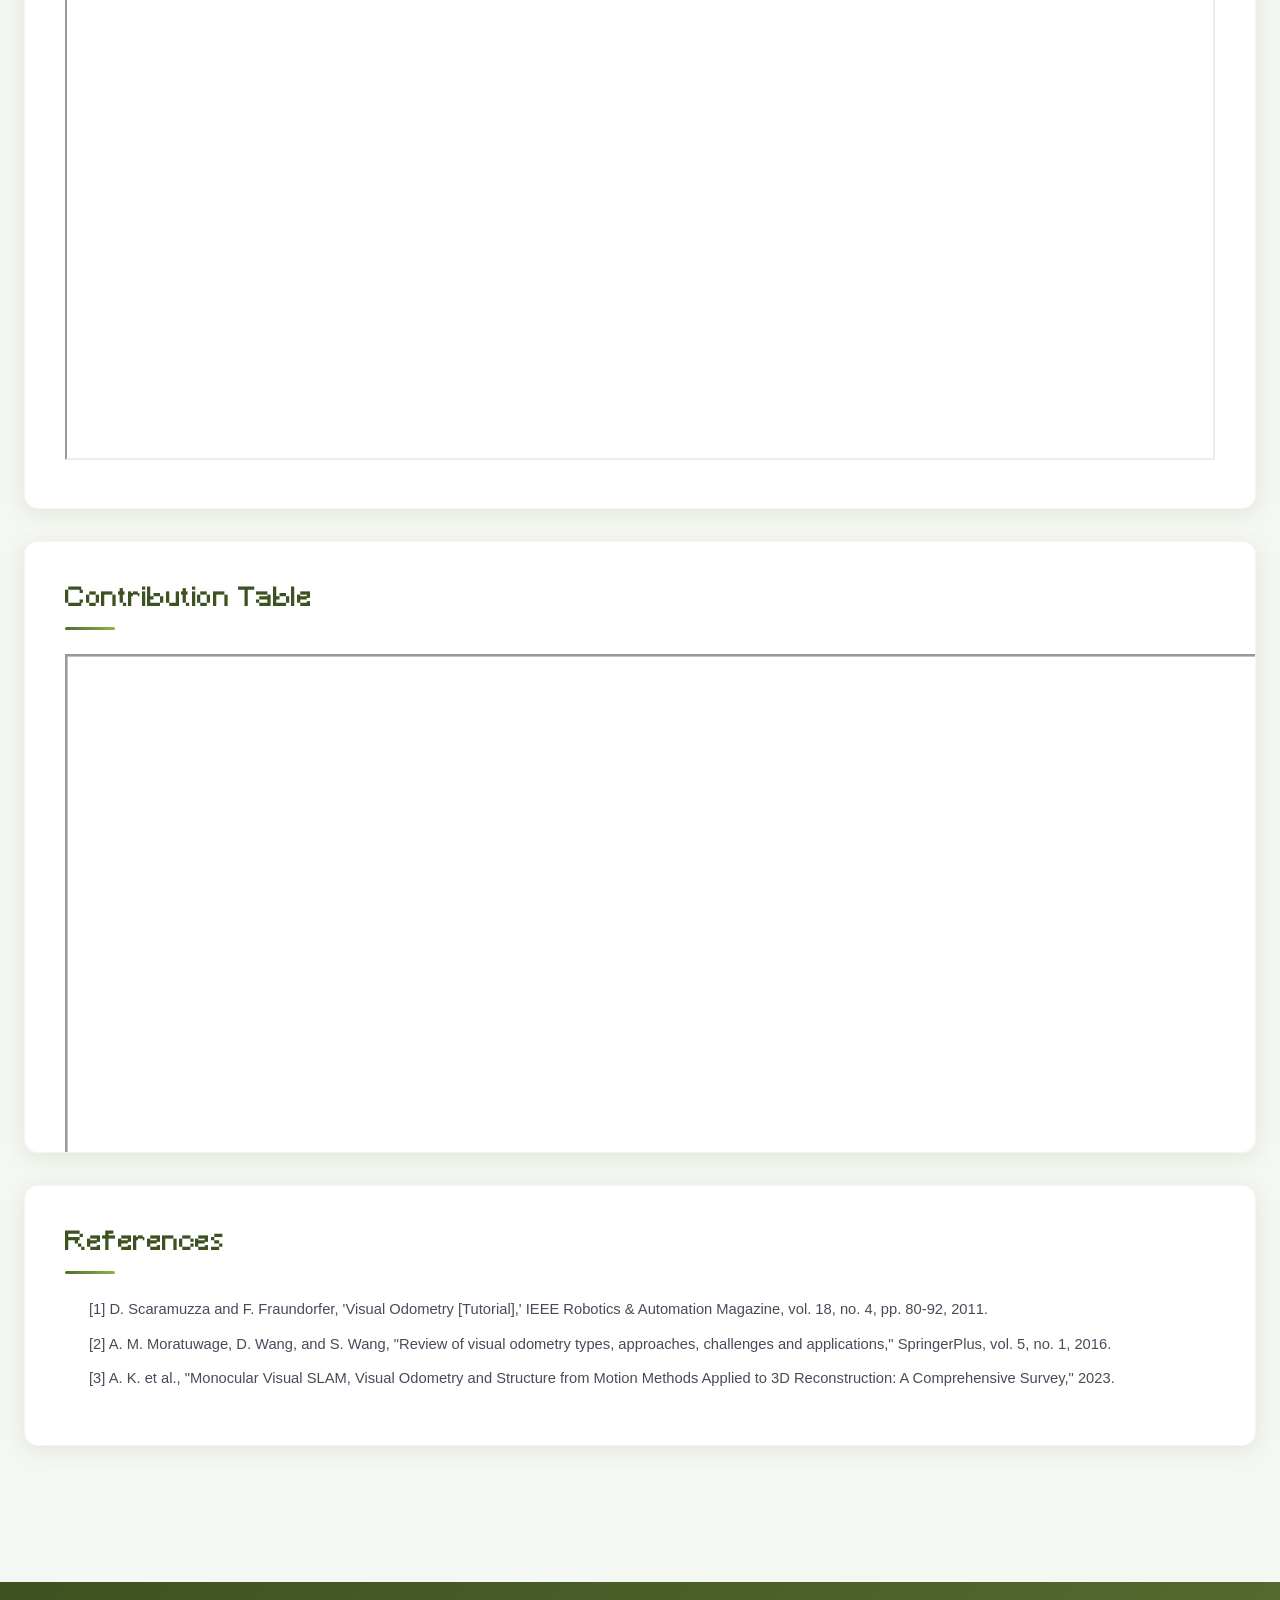
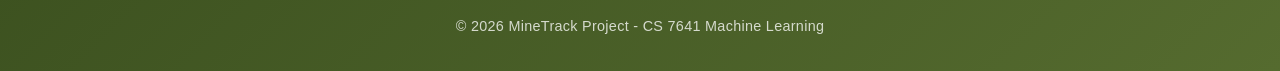
==== commit 57e70c04: "minor change" ====
--- a/midterm.html
+++ b/midterm.html
@@ -98,13 +98,13 @@
                     <figure class="figure-cell">
                         <img src="media/images/midterm-report-figures/edmond/aug_one.jpg" alt="Augmentation Figure One">
                         <figcaption>
-                            Gaussian blur and minimal color jitter
+                            Left: Original, Right: Gaussian blur and minimal color jitter
                         </figcaption>
                     </figure>
                     <figure class="figure-cell">
                         <img src="media/images/midterm-report-figures/edmond/aug_two.jpg" alt="Augmentation Figure Two">
                         <figcaption>
-                            Gaussian blur, brightness increase, saturation change, and hue shift
+                            Left: Original, Right: Gaussian blur, brightness increase, saturation change, and hue shift
                         </figcaption>
                     </figure>
                 </div>
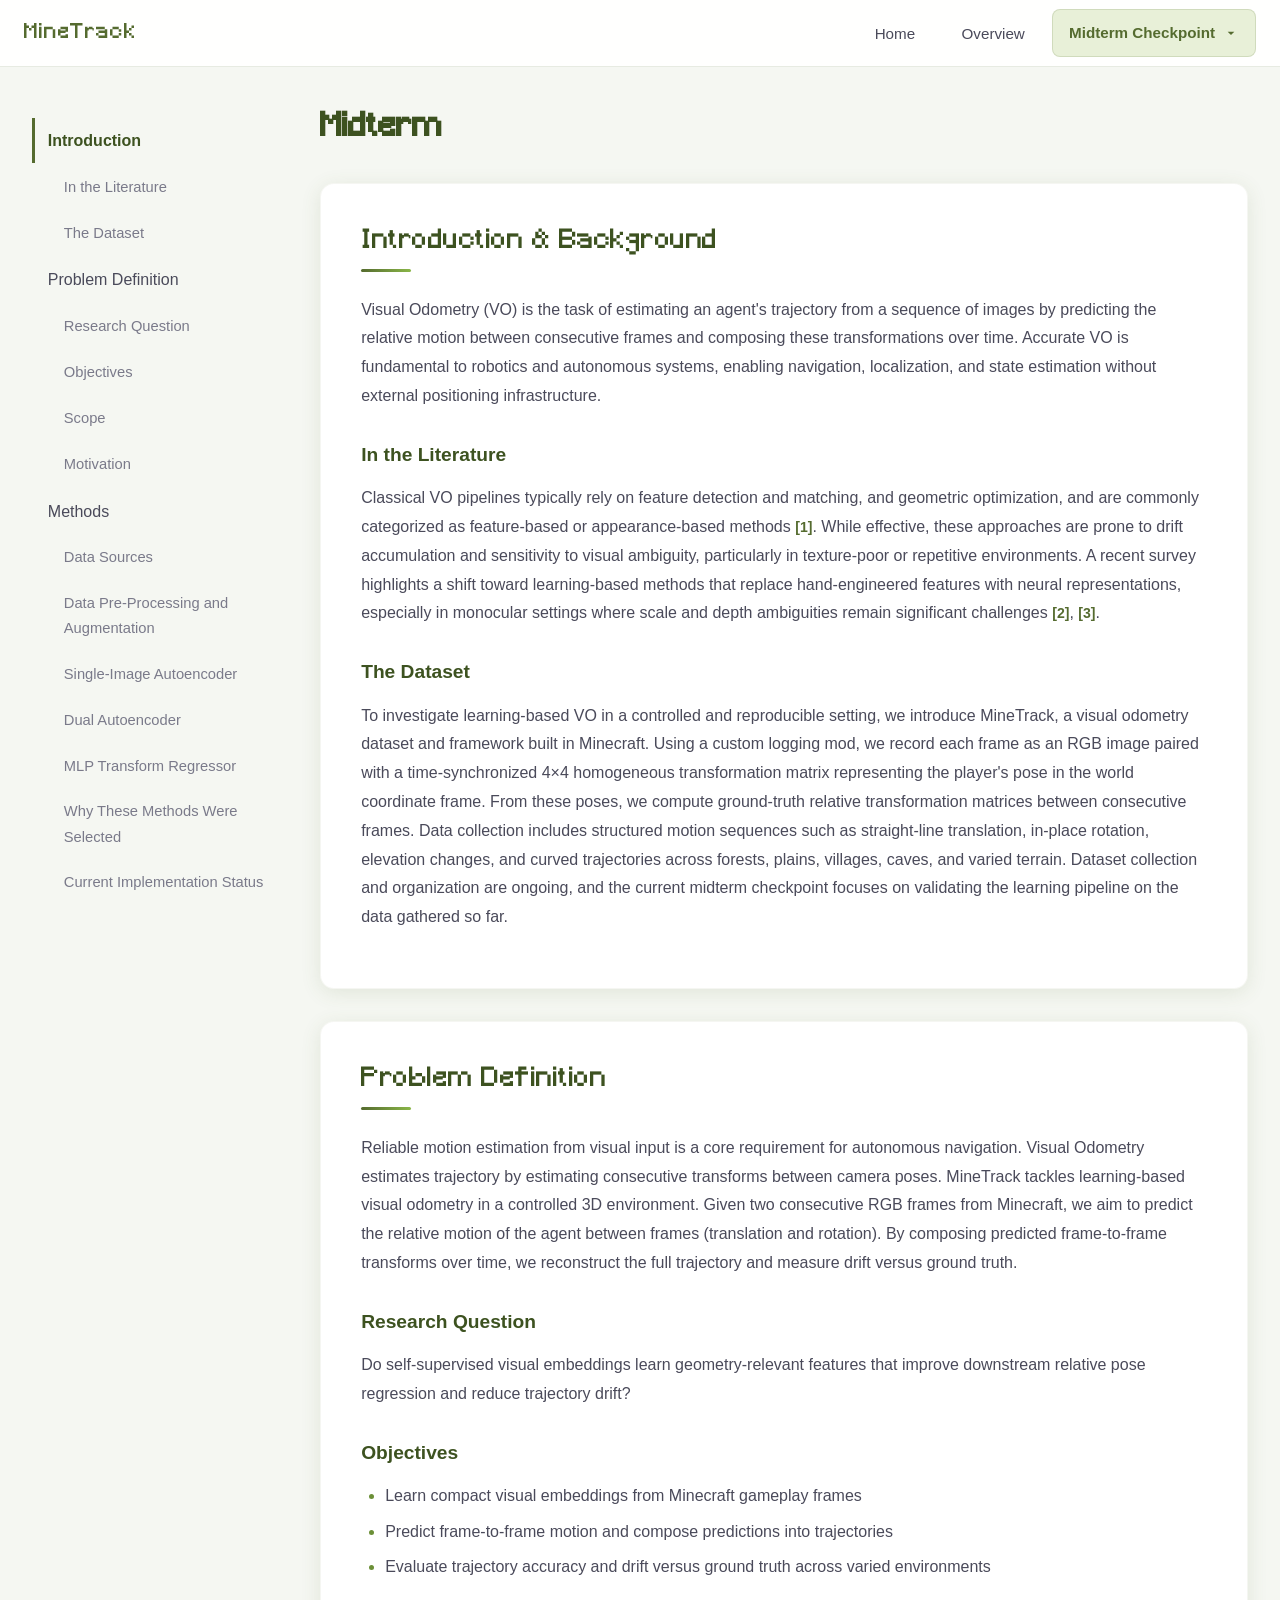
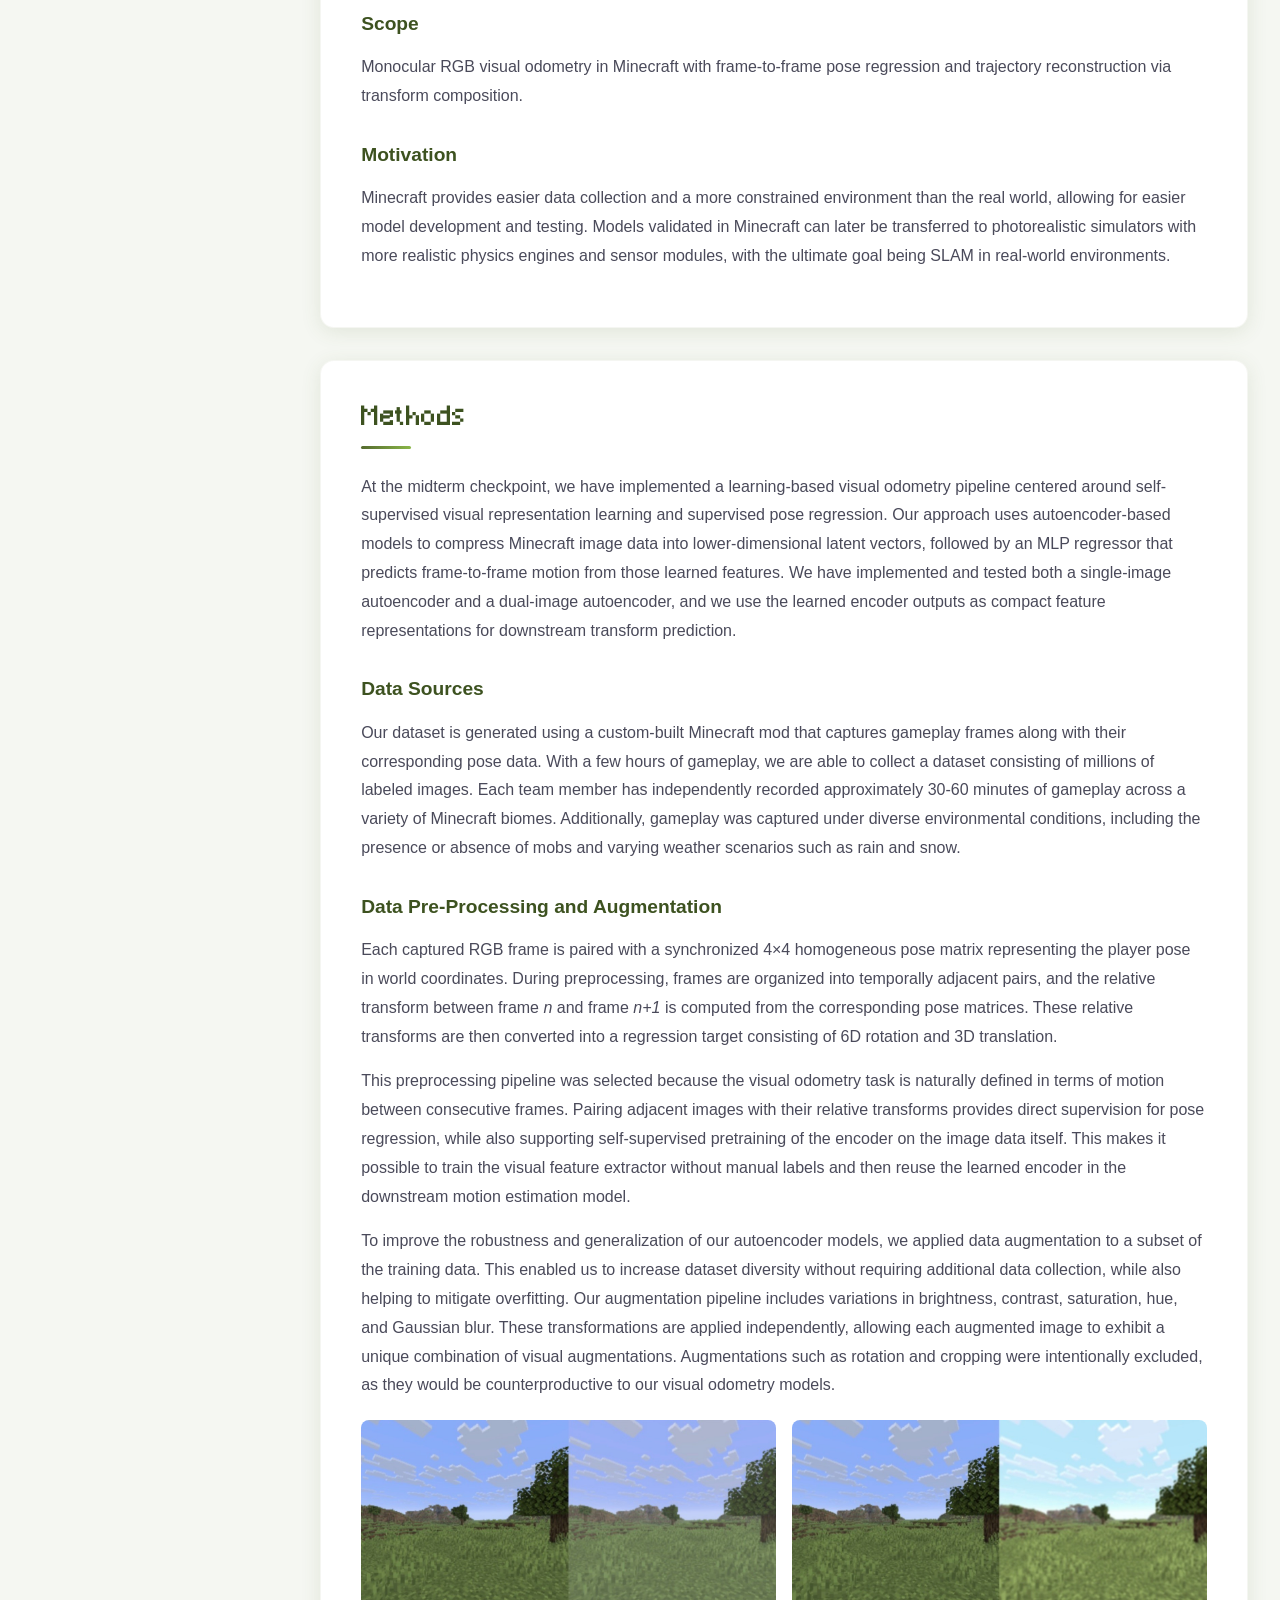
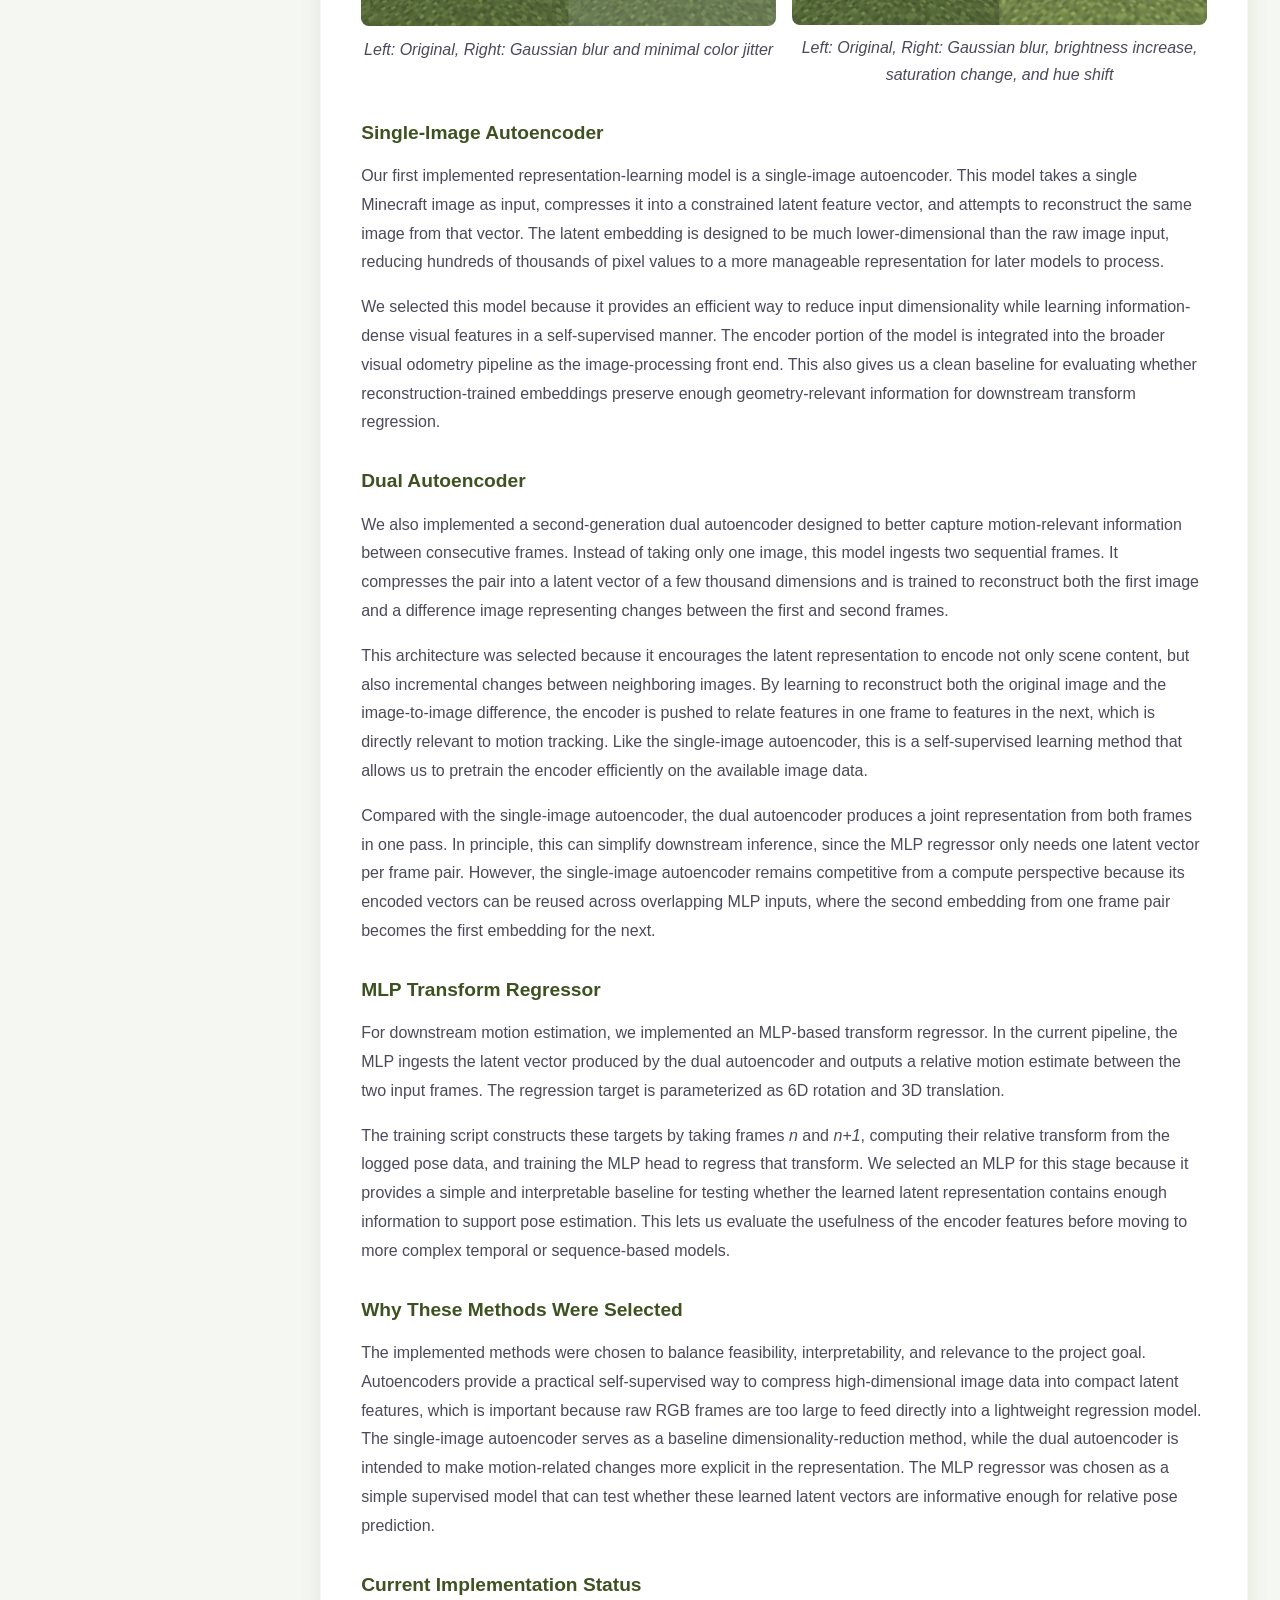
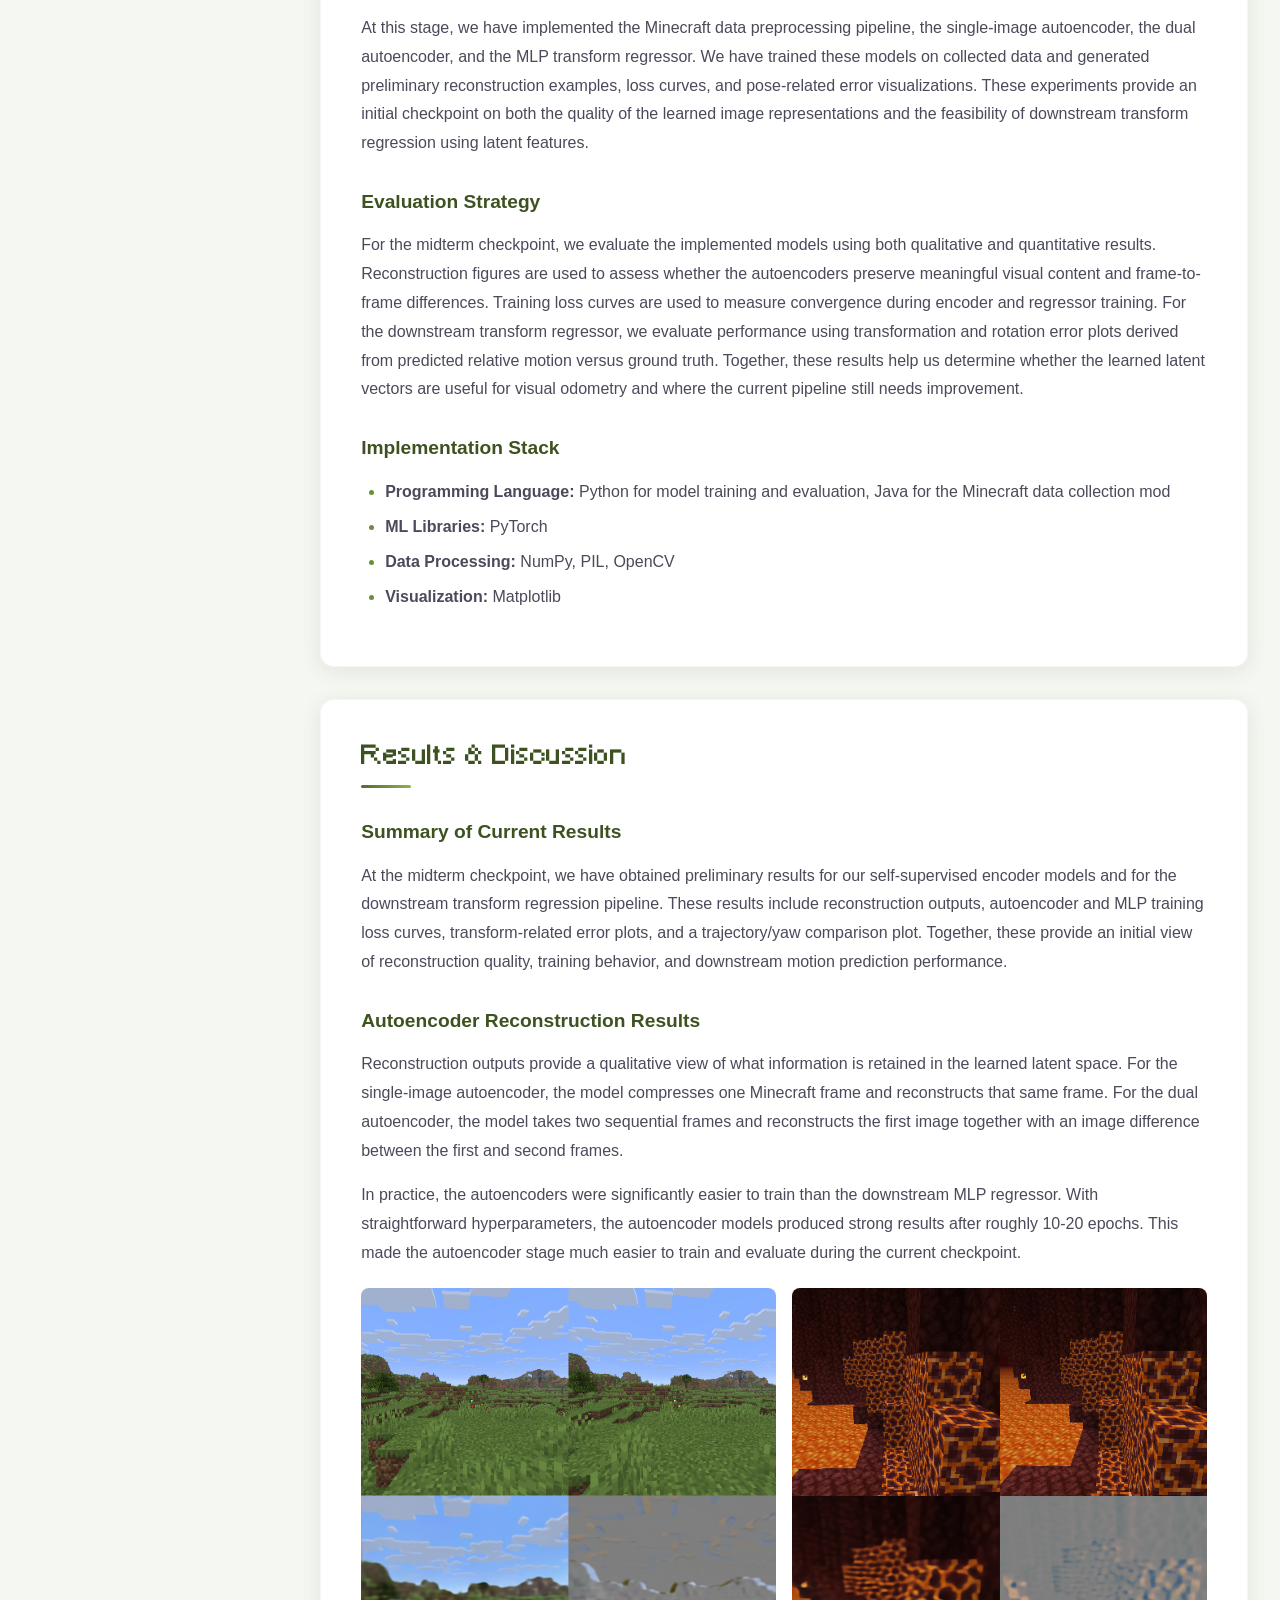
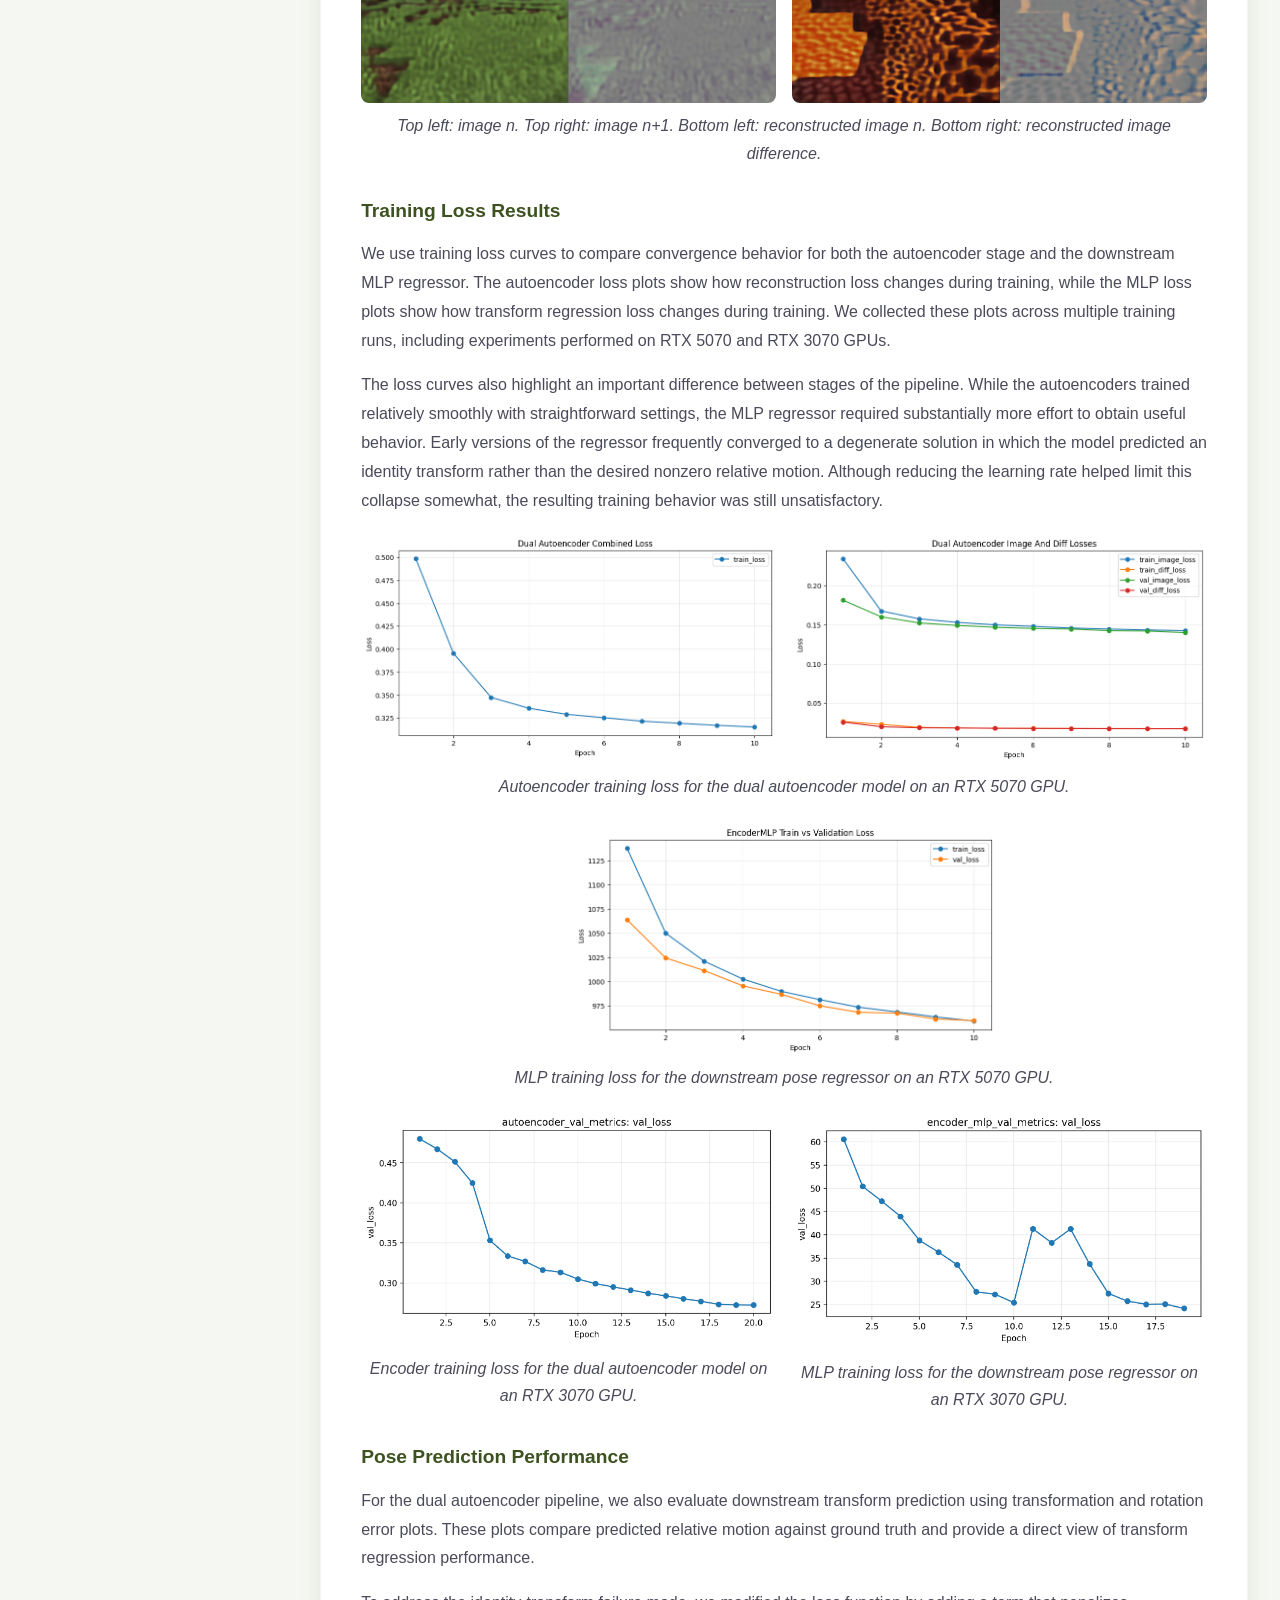
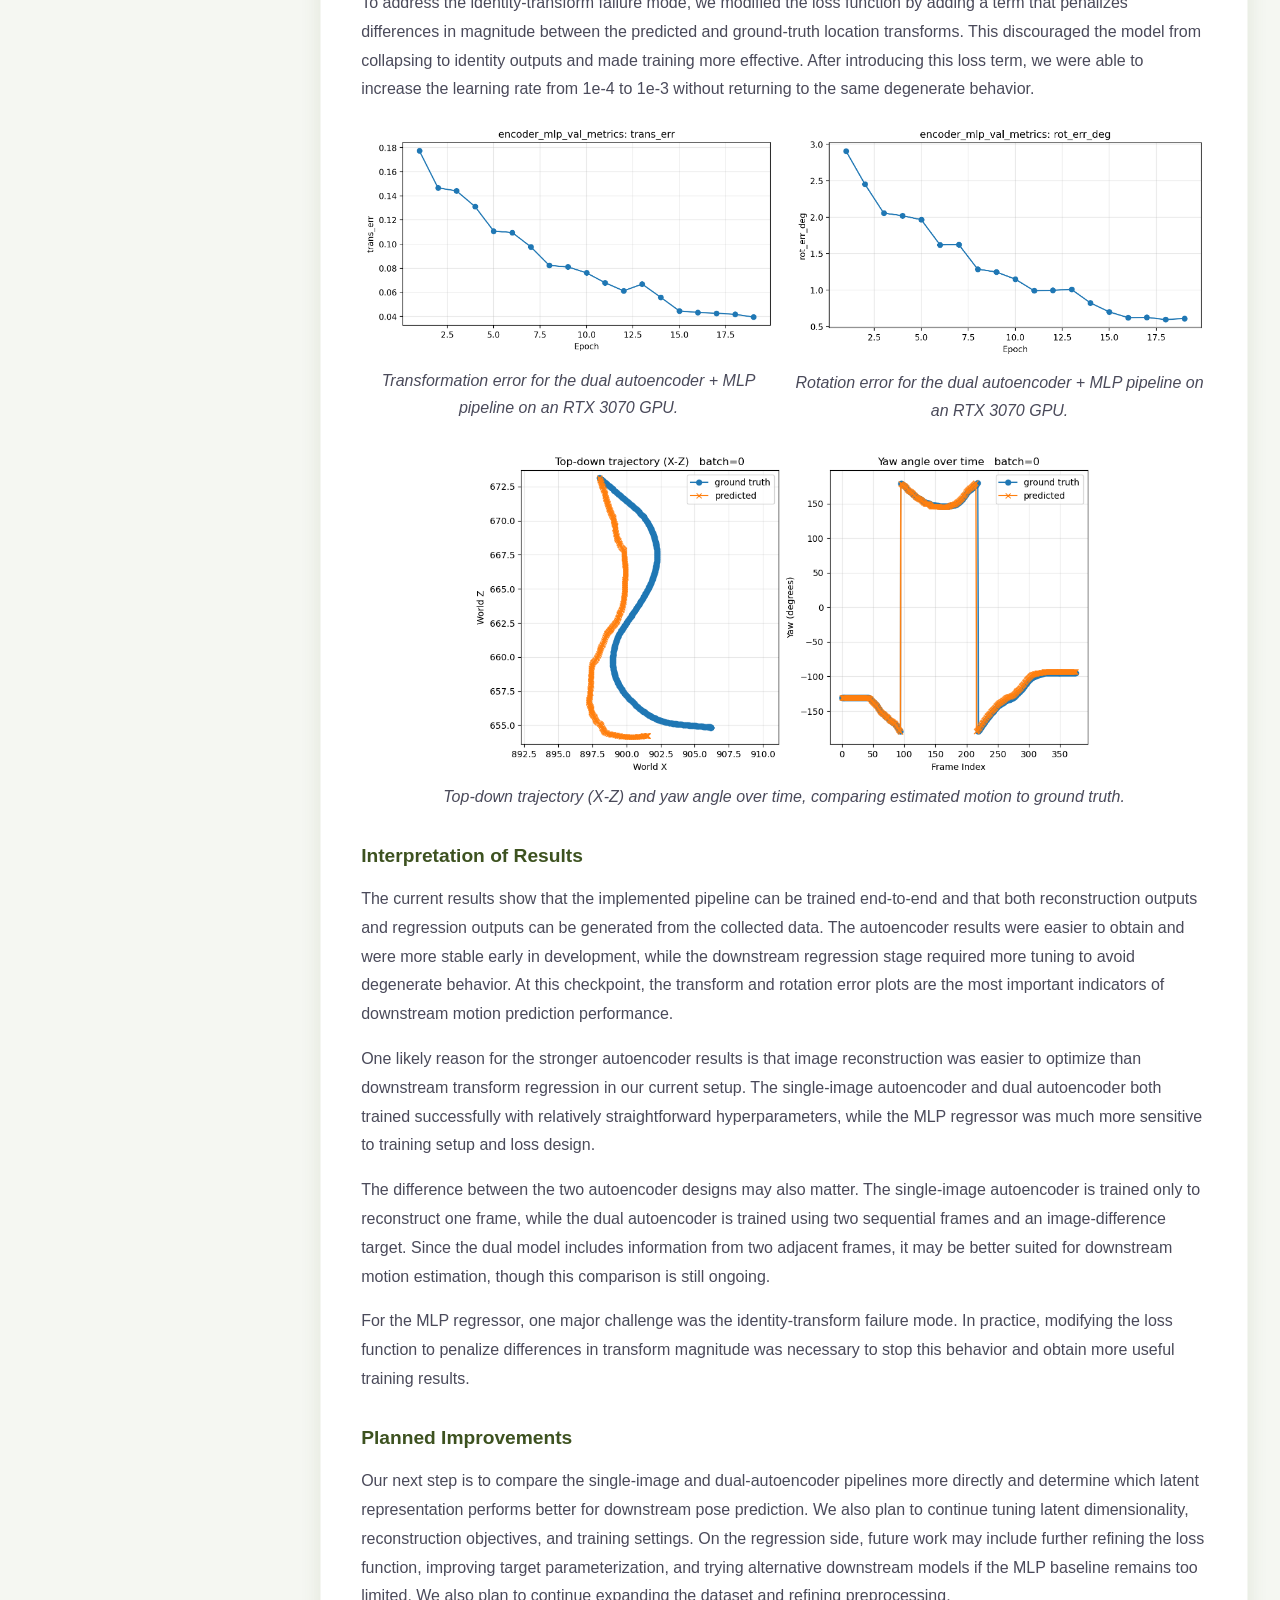
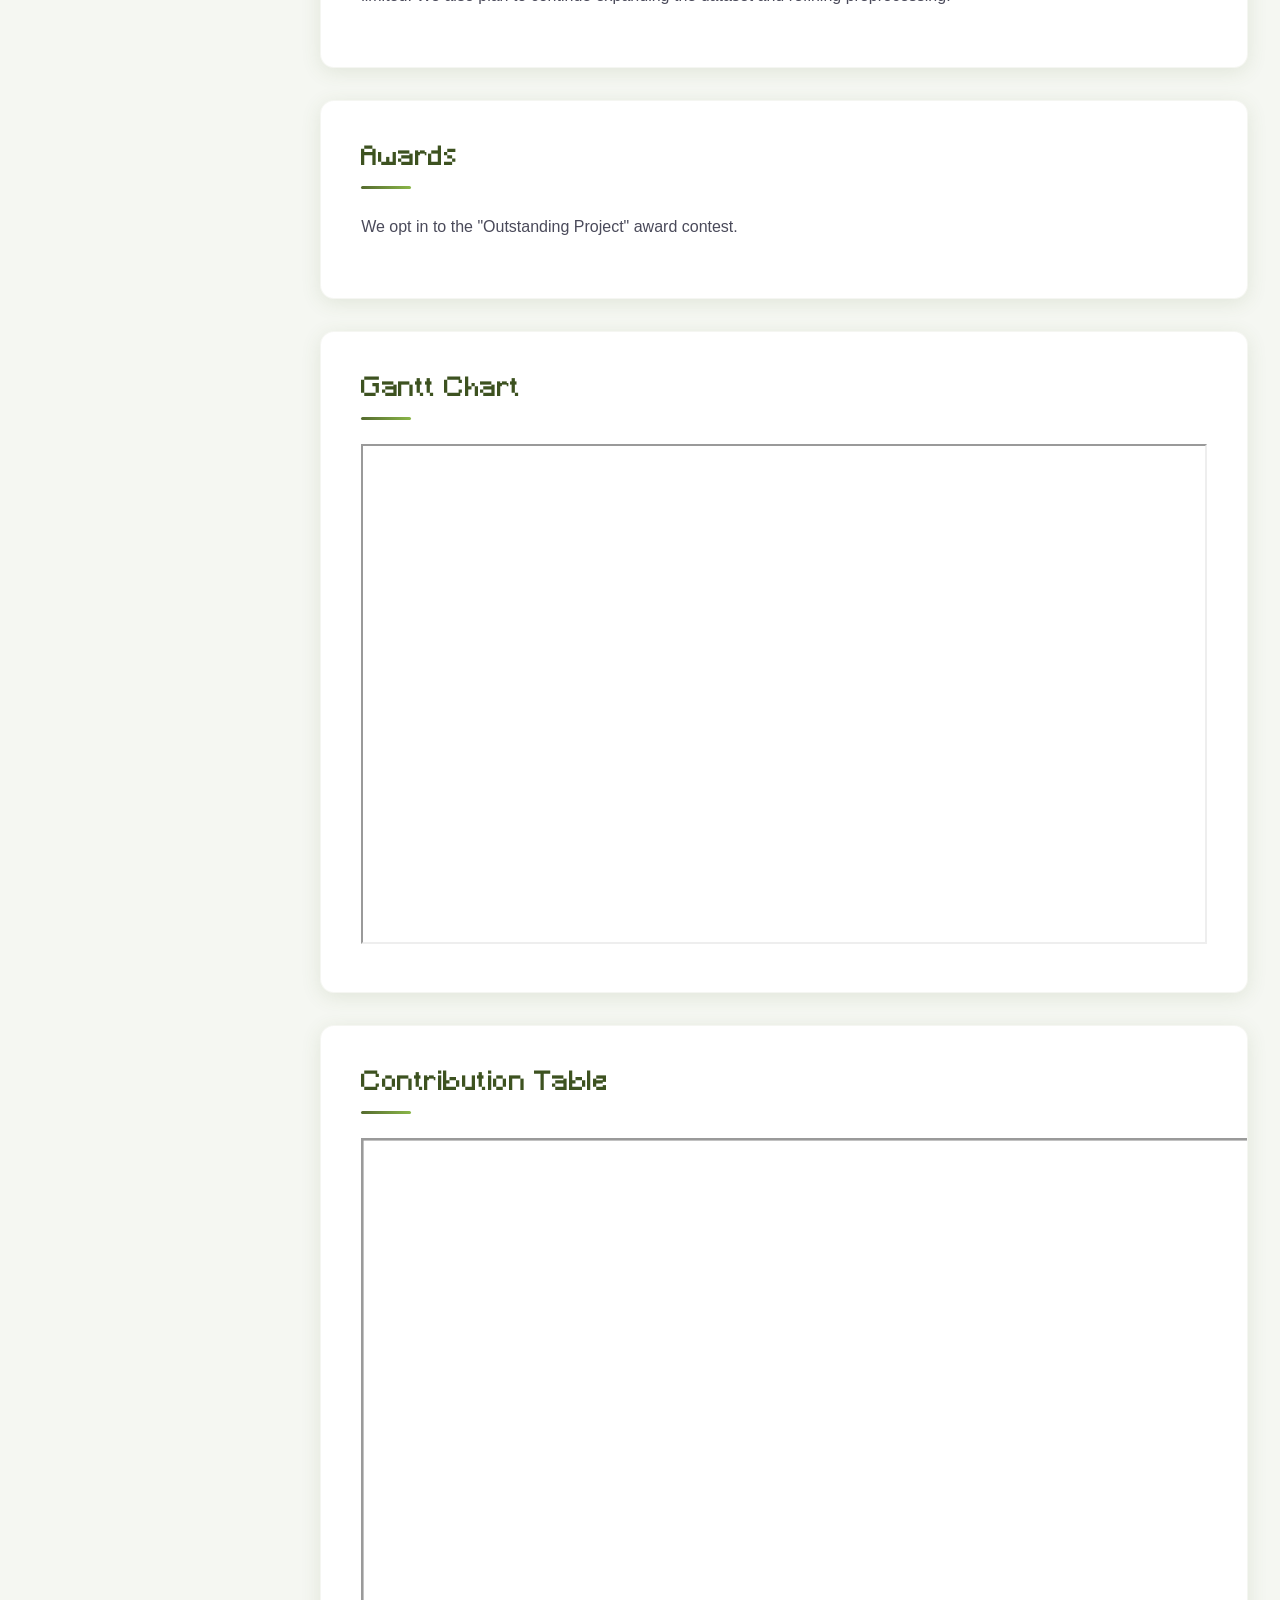
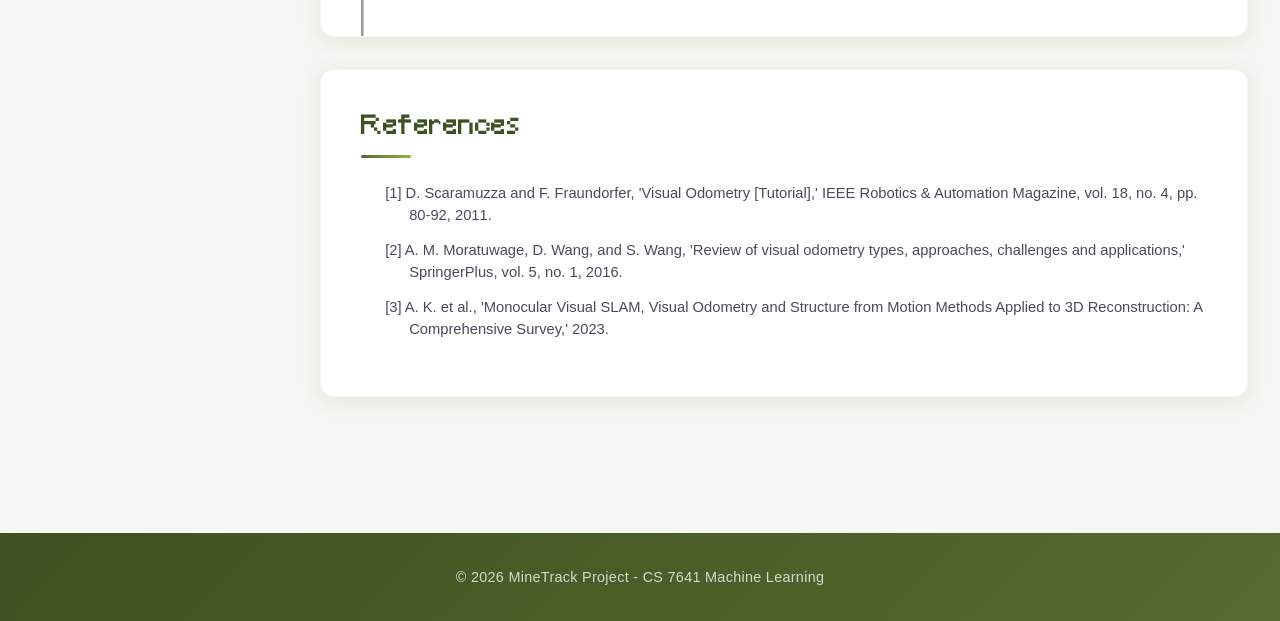
==== commit 8747edff: "improved styling and focused overview page" ====
--- a/midterm.html
+++ b/midterm.html
@@ -7,229 +7,241 @@
     <link rel="stylesheet" href="style.css">
     <script src="script.js" defer></script>
 </head>
-<body>
+<body class="report-page">
 
     <nav>
         <div class="container">
             <a href="index.html" class="nav-brand">MineTrack</a>
             <ul>
                 <li><a href="index.html">Home</a></li>
-                <li><a href="midterm.html" class="active">Midterm Report</a></li>
+                <li><a href="overview.html">Overview</a></li>
+                <li class="nav-dropdown">
+                    <button type="button" class="archive-toggle nav-dropdown-toggle" data-archive-toggle aria-expanded="false" aria-controls="archive-panel">
+                        <span data-archive-label>Archive</span>
+                        <svg class="archive-toggle-icon" viewBox="0 0 24 24" width="16" height="16" aria-hidden="true">
+                            <path fill="currentColor" d="M7 10l5 5 5-5z"/>
+                        </svg>
+                    </button>
+                    <div class="archive-panel nav-dropdown-panel" id="archive-panel" data-archive-panel hidden>
+                        <a href="proposal.html" class="archive-panel-link">Proposal</a>
+                        <a href="midterm.html" class="archive-panel-link">Midterm Checkpoint</a>
+                    </div>
+                </li>
             </ul>
         </div>
     </nav>
 
     <main>
-        <div class="container">
-
-            <!-- Introduction & Background Panel -->
-            <section class="content-panel fade-in">
-                <h2>Introduction & Background</h2>
-
-                <p>
-                    Visual Odometry (VO) is the task of estimating an agent's trajectory from a sequence of images by predicting the relative motion between consecutive frames and composing these transformations over time. Accurate VO is fundamental to robotics and autonomous systems, enabling navigation, localization, and state estimation without external positioning infrastructure.
-                </p>
-
-                <h4>In the Literature</h4>
-                <p>
-                    Classical VO pipelines typically rely on feature detection and matching, and geometric optimization, and are commonly categorized as feature-based or appearance-based methods <span class="cite" data-ref="scaramuzza2011"></span>. While effective, these approaches are prone to drift accumulation and sensitivity to visual ambiguity, particularly in texture-poor or repetitive environments. A recent survey highlights a shift toward learning-based methods that replace hand-engineered features with neural representations, especially in monocular settings where scale and depth ambiguities remain significant challenges <span class="cite" data-ref="moratuwage2016"></span>, <span class="cite" data-ref="monocularsurvey2023"></span>.
-                </p>
-
-                <h4>The Dataset</h4>
-                <p>
-                    To investigate learning-based VO in a controlled and reproducible setting, we introduce MineTrack, a visual odometry dataset and framework built in Minecraft. Using a custom logging mod, we record each frame as an RGB image paired with a time-synchronized 4&times;4 homogeneous transformation matrix representing the player's pose in the world coordinate frame. From these poses, we compute ground-truth relative transformation matrices between consecutive frames. Data collection includes structured motion sequences such as straight-line translation, in-place rotation, elevation changes, and curved trajectories across forests, plains, villages, caves, and varied terrain. Dataset collection and organization are ongoing, and the current midterm checkpoint focuses on validating the learning pipeline on the data gathered so far.
-                </p>
-            </section>
-
-            <!-- Problem Definition Panel -->
-            <section class="content-panel fade-in">
-                <h2>Problem Definition</h2>
-                <p>
-                    Reliable motion estimation from visual input is a core requirement for autonomous navigation. Visual Odometry estimates trajectory by estimating consecutive transforms between camera poses. MineTrack tackles learning-based visual odometry in a controlled 3D environment. Given two consecutive RGB frames from Minecraft, we aim to predict the relative motion of the agent between frames (translation and rotation). By composing predicted frame-to-frame transforms over time, we reconstruct the full trajectory and measure drift versus ground truth.
-                </p>
-
-                <h4>Research Question</h4>
-                <p>
-                    Do self-supervised visual embeddings learn geometry-relevant features that improve downstream relative pose regression and reduce trajectory drift?
-                </p>
-
-                <h4>Objectives</h4>
-                <ul>
-                    <li>Learn compact visual embeddings from Minecraft gameplay frames</li>
-                    <li>Predict frame-to-frame motion and compose predictions into trajectories</li>
-                    <li>Evaluate trajectory accuracy and drift versus ground truth across varied environments</li>
-                </ul>
-
-                <h4>Scope</h4>
-                <p>
-                    Monocular RGB visual odometry in Minecraft with frame-to-frame pose regression and trajectory reconstruction via transform composition.
-                </p>
-
-                <h4>Motivation</h4>
-                <p>
-                    Minecraft provides easier data collection and a more constrained environment than the real world, allowing for easier model development and testing. Models validated in Minecraft can later be transferred to photorealistic simulators with more realistic physics engines and sensor modules, with the ultimate goal being SLAM in real-world environments.
-                </p>
-            </section>
-
-            <!-- Methods Panel -->
-            <section class="content-panel fade-in">
-                <h2>Methods</h2>
-                <p>
-                    At the midterm checkpoint, we have implemented a learning-based visual odometry pipeline centered around self-supervised visual representation learning and supervised pose regression. Our approach uses autoencoder-based models to compress Minecraft image data into lower-dimensional latent vectors, followed by an MLP regressor that predicts frame-to-frame motion from those learned features. We have implemented and tested both a single-image autoencoder and a dual-image autoencoder, and we use the learned encoder outputs as compact feature representations for downstream transform prediction.
-                </p>
-
-                <h4>Data Sources</h4>
-                <p>
-                    Our dataset is generated using a custom-built Minecraft mod that captures gameplay frames along with their corresponding pose data. With a few hours of gameplay, we are able to collect a dataset consisting of millions of labeled images. Each team member has independently recorded approximately 30–60 minutes of gameplay across a variety of Minecraft biomes. Additionally, gameplay was captured under diverse environmental conditions, including the presence or absence of mobs and varying weather scenarios such as rain and snow.
-                </p>
-
-                <h4>Data Pre-Processing and Augmentation</h4>
-                <p>
-                    Each captured RGB frame is paired with a synchronized 4&times;4 homogeneous pose matrix representing the player pose in world coordinates. During preprocessing, frames are organized into temporally adjacent pairs, and the relative transform between frame <em>n</em> and frame <em>n+1</em> is computed from the corresponding pose matrices. These relative transforms are then converted into a regression target consisting of 6D rotation and 3D translation.
-                </p>
-                <p>
-                    This preprocessing pipeline was selected because the visual odometry task is naturally defined in terms of motion between consecutive frames. Pairing adjacent images with their relative transforms provides direct supervision for pose regression, while also supporting self-supervised pretraining of the encoder on the image data itself. This makes it possible to train the visual feature extractor without manual labels and then reuse the learned encoder in the downstream motion estimation model.
-                </p>
-                <p>
-                    To improve the robustness and generalization of our autoencoder models, we applied data augmentation to a subset of the training data. This enabled us to increase dataset diversity without requiring additional data collection, while also helping to mitigate overfitting. Our augmentation pipeline includes variations in brightness, contrast, saturation, hue, and Gaussian blur. These transformations are applied independently, allowing each augmented image to exhibit a unique combination of visual augmentations. Augmentations such as rotation and cropping were intentionally excluded, as they would be counterproductive to our visual odometry models.
-                </p>
-
-                <div class="figure-pair-grid figure-pair-separate-captions">
-                    <figure class="figure-cell">
-                        <img src="media/images/midterm-report-figures/edmond/aug_one.jpg" alt="Augmentation Figure One">
+        <div class="report-shell">
+            <aside class="report-sidebar fade-in">
+                <div data-scrollspy></div>
+            </aside>
+
+            <div class="report-main" data-report-content>
+                <section class="report-page-title fade-in">
+                    <h1>Midterm</h1>
+                </section>
+
+                <section class="content-panel fade-in" id="introduction-background" data-spy-section data-nav-label="Introduction">
+                    <h2>Introduction &amp; Background</h2>
+
+                    <p>
+                        Visual Odometry (VO) is the task of estimating an agent's trajectory from a sequence of images by predicting the relative motion between consecutive frames and composing these transformations over time. Accurate VO is fundamental to robotics and autonomous systems, enabling navigation, localization, and state estimation without external positioning infrastructure.
+                    </p>
+
+                    <h4>In the Literature</h4>
+                    <p>
+                        Classical VO pipelines typically rely on feature detection and matching, and geometric optimization, and are commonly categorized as feature-based or appearance-based methods <span class="cite" data-ref="scaramuzza2011"></span>. While effective, these approaches are prone to drift accumulation and sensitivity to visual ambiguity, particularly in texture-poor or repetitive environments. A recent survey highlights a shift toward learning-based methods that replace hand-engineered features with neural representations, especially in monocular settings where scale and depth ambiguities remain significant challenges <span class="cite" data-ref="moratuwage2016"></span>, <span class="cite" data-ref="monocularsurvey2023"></span>.
+                    </p>
+
+                    <h4>The Dataset</h4>
+                    <p>
+                        To investigate learning-based VO in a controlled and reproducible setting, we introduce MineTrack, a visual odometry dataset and framework built in Minecraft. Using a custom logging mod, we record each frame as an RGB image paired with a time-synchronized 4&times;4 homogeneous transformation matrix representing the player's pose in the world coordinate frame. From these poses, we compute ground-truth relative transformation matrices between consecutive frames. Data collection includes structured motion sequences such as straight-line translation, in-place rotation, elevation changes, and curved trajectories across forests, plains, villages, caves, and varied terrain. Dataset collection and organization are ongoing, and the current midterm checkpoint focuses on validating the learning pipeline on the data gathered so far.
+                    </p>
+                </section>
+
+                <section class="content-panel fade-in" id="problem-definition" data-spy-section data-nav-label="Problem Definition">
+                    <h2>Problem Definition</h2>
+                    <p>
+                        Reliable motion estimation from visual input is a core requirement for autonomous navigation. Visual Odometry estimates trajectory by estimating consecutive transforms between camera poses. MineTrack tackles learning-based visual odometry in a controlled 3D environment. Given two consecutive RGB frames from Minecraft, we aim to predict the relative motion of the agent between frames (translation and rotation). By composing predicted frame-to-frame transforms over time, we reconstruct the full trajectory and measure drift versus ground truth.
+                    </p>
+
+                    <h4>Research Question</h4>
+                    <p>
+                        Do self-supervised visual embeddings learn geometry-relevant features that improve downstream relative pose regression and reduce trajectory drift?
+                    </p>
+
+                    <h4>Objectives</h4>
+                    <ul>
+                        <li>Learn compact visual embeddings from Minecraft gameplay frames</li>
+                        <li>Predict frame-to-frame motion and compose predictions into trajectories</li>
+                        <li>Evaluate trajectory accuracy and drift versus ground truth across varied environments</li>
+                    </ul>
+
+                    <h4>Scope</h4>
+                    <p>
+                        Monocular RGB visual odometry in Minecraft with frame-to-frame pose regression and trajectory reconstruction via transform composition.
+                    </p>
+
+                    <h4>Motivation</h4>
+                    <p>
+                        Minecraft provides easier data collection and a more constrained environment than the real world, allowing for easier model development and testing. Models validated in Minecraft can later be transferred to photorealistic simulators with more realistic physics engines and sensor modules, with the ultimate goal being SLAM in real-world environments.
+                    </p>
+                </section>
+
+                <section class="content-panel fade-in" id="methods" data-spy-section data-nav-label="Methods">
+                    <h2>Methods</h2>
+                    <p>
+                        At the midterm checkpoint, we have implemented a learning-based visual odometry pipeline centered around self-supervised visual representation learning and supervised pose regression. Our approach uses autoencoder-based models to compress Minecraft image data into lower-dimensional latent vectors, followed by an MLP regressor that predicts frame-to-frame motion from those learned features. We have implemented and tested both a single-image autoencoder and a dual-image autoencoder, and we use the learned encoder outputs as compact feature representations for downstream transform prediction.
+                    </p>
+
+                    <h4>Data Sources</h4>
+                    <p>
+                        Our dataset is generated using a custom-built Minecraft mod that captures gameplay frames along with their corresponding pose data. With a few hours of gameplay, we are able to collect a dataset consisting of millions of labeled images. Each team member has independently recorded approximately 30-60 minutes of gameplay across a variety of Minecraft biomes. Additionally, gameplay was captured under diverse environmental conditions, including the presence or absence of mobs and varying weather scenarios such as rain and snow.
+                    </p>
+
+                    <h4>Data Pre-Processing and Augmentation</h4>
+                    <p>
+                        Each captured RGB frame is paired with a synchronized 4&times;4 homogeneous pose matrix representing the player pose in world coordinates. During preprocessing, frames are organized into temporally adjacent pairs, and the relative transform between frame <em>n</em> and frame <em>n+1</em> is computed from the corresponding pose matrices. These relative transforms are then converted into a regression target consisting of 6D rotation and 3D translation.
+                    </p>
+                    <p>
+                        This preprocessing pipeline was selected because the visual odometry task is naturally defined in terms of motion between consecutive frames. Pairing adjacent images with their relative transforms provides direct supervision for pose regression, while also supporting self-supervised pretraining of the encoder on the image data itself. This makes it possible to train the visual feature extractor without manual labels and then reuse the learned encoder in the downstream motion estimation model.
+                    </p>
+                    <p>
+                        To improve the robustness and generalization of our autoencoder models, we applied data augmentation to a subset of the training data. This enabled us to increase dataset diversity without requiring additional data collection, while also helping to mitigate overfitting. Our augmentation pipeline includes variations in brightness, contrast, saturation, hue, and Gaussian blur. These transformations are applied independently, allowing each augmented image to exhibit a unique combination of visual augmentations. Augmentations such as rotation and cropping were intentionally excluded, as they would be counterproductive to our visual odometry models.
+                    </p>
+
+                    <div class="figure-pair-grid figure-pair-separate-captions">
+                        <figure class="figure-cell">
+                            <img src="media/images/midterm-report-figures/edmond/aug_one.jpg" alt="Augmentation figure one">
+                            <figcaption>
+                                Left: Original, Right: Gaussian blur and minimal color jitter
+                            </figcaption>
+                        </figure>
+                        <figure class="figure-cell">
+                            <img src="media/images/midterm-report-figures/edmond/aug_two.jpg" alt="Augmentation figure two">
+                            <figcaption>
+                                Left: Original, Right: Gaussian blur, brightness increase, saturation change, and hue shift
+                            </figcaption>
+                        </figure>
+                    </div>
+
+                    <h4>Single-Image Autoencoder</h4>
+                    <p>
+                        Our first implemented representation-learning model is a single-image autoencoder. This model takes a single Minecraft image as input, compresses it into a constrained latent feature vector, and attempts to reconstruct the same image from that vector. The latent embedding is designed to be much lower-dimensional than the raw image input, reducing hundreds of thousands of pixel values to a more manageable representation for later models to process.
+                    </p>
+                    <p>
+                        We selected this model because it provides an efficient way to reduce input dimensionality while learning information-dense visual features in a self-supervised manner. The encoder portion of the model is integrated into the broader visual odometry pipeline as the image-processing front end. This also gives us a clean baseline for evaluating whether reconstruction-trained embeddings preserve enough geometry-relevant information for downstream transform regression.
+                    </p>
+
+                    <h4>Dual Autoencoder</h4>
+                    <p>
+                        We also implemented a second-generation dual autoencoder designed to better capture motion-relevant information between consecutive frames. Instead of taking only one image, this model ingests two sequential frames. It compresses the pair into a latent vector of a few thousand dimensions and is trained to reconstruct both the first image and a difference image representing changes between the first and second frames.
+                    </p>
+                    <p>
+                        This architecture was selected because it encourages the latent representation to encode not only scene content, but also incremental changes between neighboring images. By learning to reconstruct both the original image and the image-to-image difference, the encoder is pushed to relate features in one frame to features in the next, which is directly relevant to motion tracking. Like the single-image autoencoder, this is a self-supervised learning method that allows us to pretrain the encoder efficiently on the available image data.
+                    </p>
+                    <p>
+                        Compared with the single-image autoencoder, the dual autoencoder produces a joint representation from both frames in one pass. In principle, this can simplify downstream inference, since the MLP regressor only needs one latent vector per frame pair. However, the single-image autoencoder remains competitive from a compute perspective because its encoded vectors can be reused across overlapping MLP inputs, where the second embedding from one frame pair becomes the first embedding for the next.
+                    </p>
+
+                    <h4>MLP Transform Regressor</h4>
+                    <p>
+                        For downstream motion estimation, we implemented an MLP-based transform regressor. In the current pipeline, the MLP ingests the latent vector produced by the dual autoencoder and outputs a relative motion estimate between the two input frames. The regression target is parameterized as 6D rotation and 3D translation.
+                    </p>
+                    <p>
+                        The training script constructs these targets by taking frames <em>n</em> and <em>n+1</em>, computing their relative transform from the logged pose data, and training the MLP head to regress that transform. We selected an MLP for this stage because it provides a simple and interpretable baseline for testing whether the learned latent representation contains enough information to support pose estimation. This lets us evaluate the usefulness of the encoder features before moving to more complex temporal or sequence-based models.
+                    </p>
+
+                    <h4>Why These Methods Were Selected</h4>
+                    <p>
+                        The implemented methods were chosen to balance feasibility, interpretability, and relevance to the project goal. Autoencoders provide a practical self-supervised way to compress high-dimensional image data into compact latent features, which is important because raw RGB frames are too large to feed directly into a lightweight regression model. The single-image autoencoder serves as a baseline dimensionality-reduction method, while the dual autoencoder is intended to make motion-related changes more explicit in the representation. The MLP regressor was chosen as a simple supervised model that can test whether these learned latent vectors are informative enough for relative pose prediction.
+                    </p>
+
+                    <h4>Current Implementation Status</h4>
+                    <p>
+                        At this stage, we have implemented the Minecraft data preprocessing pipeline, the single-image autoencoder, the dual autoencoder, and the MLP transform regressor. We have trained these models on collected data and generated preliminary reconstruction examples, loss curves, and pose-related error visualizations. These experiments provide an initial checkpoint on both the quality of the learned image representations and the feasibility of downstream transform regression using latent features.
+                    </p>
+
+                    <h4>Evaluation Strategy</h4>
+                    <p>
+                        For the midterm checkpoint, we evaluate the implemented models using both qualitative and quantitative results. Reconstruction figures are used to assess whether the autoencoders preserve meaningful visual content and frame-to-frame differences. Training loss curves are used to measure convergence during encoder and regressor training. For the downstream transform regressor, we evaluate performance using transformation and rotation error plots derived from predicted relative motion versus ground truth. Together, these results help us determine whether the learned latent vectors are useful for visual odometry and where the current pipeline still needs improvement.
+                    </p>
+
+                    <h4>Implementation Stack</h4>
+                    <ul>
+                        <li><strong>Programming Language:</strong> Python for model training and evaluation, Java for the Minecraft data collection mod</li>
+                        <li><strong>ML Libraries:</strong> PyTorch</li>
+                        <li><strong>Data Processing:</strong> NumPy, PIL, OpenCV</li>
+                        <li><strong>Visualization:</strong> Matplotlib</li>
+                    </ul>
+                </section>
+
+                <section class="content-panel fade-in" id="results-discussion" data-spy-section data-nav-label="Results">
+                    <h2>Results &amp; Discussion</h2>
+
+                    <h4>Summary of Current Results</h4>
+                    <p>
+                        At the midterm checkpoint, we have obtained preliminary results for our self-supervised encoder models and for the downstream transform regression pipeline. These results include reconstruction outputs, autoencoder and MLP training loss curves, transform-related error plots, and a trajectory/yaw comparison plot. Together, these provide an initial view of reconstruction quality, training behavior, and downstream motion prediction performance.
+                    </p>
+
+                    <h4>Autoencoder Reconstruction Results</h4>
+                    <p>
+                        Reconstruction outputs provide a qualitative view of what information is retained in the learned latent space. For the single-image autoencoder, the model compresses one Minecraft frame and reconstructs that same frame. For the dual autoencoder, the model takes two sequential frames and reconstructs the first image together with an image difference between the first and second frames.
+                    </p>
+                    <p>
+                        In practice, the autoencoders were significantly easier to train than the downstream MLP regressor. With straightforward hyperparameters, the autoencoder models produced strong results after roughly 10-20 epochs. This made the autoencoder stage much easier to train and evaluate during the current checkpoint.
+                    </p>
+
+                    <figure class="figure-pair-block">
+                        <div class="figure-pair-grid">
+                            <img src="media/images/midterm-report-figures/aaron/encoder_visualization.png" alt="Autoencoder reconstruction figure 1">
+                            <img src="media/images/midterm-report-figures/aaron/encoder_visualization2.png" alt="Autoencoder reconstruction figure 2">
+                        </div>
                         <figcaption>
-                            Left: Original, Right: Gaussian blur and minimal color jitter
+                            Top left: image n. Top right: image n+1. Bottom left: reconstructed image n. Bottom right: reconstructed image difference.
                         </figcaption>
                     </figure>
-                    <figure class="figure-cell">
-                        <img src="media/images/midterm-report-figures/edmond/aug_two.jpg" alt="Augmentation Figure Two">
+
+                    <h4>Training Loss Results</h4>
+                    <p>
+                        We use training loss curves to compare convergence behavior for both the autoencoder stage and the downstream MLP regressor. The autoencoder loss plots show how reconstruction loss changes during training, while the MLP loss plots show how transform regression loss changes during training. We collected these plots across multiple training runs, including experiments performed on RTX 5070 and RTX 3070 GPUs.
+                    </p>
+                    <p>
+                        The loss curves also highlight an important difference between stages of the pipeline. While the autoencoders trained relatively smoothly with straightforward settings, the MLP regressor required substantially more effort to obtain useful behavior. Early versions of the regressor frequently converged to a degenerate solution in which the model predicted an identity transform rather than the desired nonzero relative motion. Although reducing the learning rate helped limit this collapse somewhat, the resulting training behavior was still unsatisfactory.
+                    </p>
+
+                    <figure class="figure-pair-block">
+                        <div class="figure-pair-grid">
+                            <img src="media/images/midterm-report-figures/ojas/autoencoder_loss.png" alt="Autoencoder loss on RTX 5070 (run 1)">
+                            <img src="media/images/midterm-report-figures/ojas/autoencoder_loss2.png" alt="Autoencoder loss on RTX 5070 (run 2)">
+                        </div>
                         <figcaption>
-                            Left: Original, Right: Gaussian blur, brightness increase, saturation change, and hue shift
+                            Autoencoder training loss for the dual autoencoder model on an RTX 5070 GPU.
                         </figcaption>
                     </figure>
-                </div>
-
-                <h4>Single-Image Autoencoder</h4>
-                <p>
-                    Our first implemented representation-learning model is a single-image autoencoder. This model takes a single Minecraft image as input, compresses it into a constrained latent feature vector, and attempts to reconstruct the same image from that vector. The latent embedding is designed to be much lower-dimensional than the raw image input, reducing hundreds of thousands of pixel values to a more manageable representation for later models to process.
-                </p>
-                <p>
-                    We selected this model because it provides an efficient way to reduce input dimensionality while learning information-dense visual features in a self-supervised manner. The encoder portion of the model is integrated into the broader visual odometry pipeline as the image-processing front end. This also gives us a clean baseline for evaluating whether reconstruction-trained embeddings preserve enough geometry-relevant information for downstream transform regression.
-                </p>
-
-                <h4>Dual Autoencoder</h4>
-                <p>
-                    We also implemented a second-generation dual autoencoder designed to better capture motion-relevant information between consecutive frames. Instead of taking only one image, this model ingests two sequential frames. It compresses the pair into a latent vector of a few thousand dimensions and is trained to reconstruct both the first image and a difference image representing changes between the first and second frames.
-                </p>
-                <p>
-                    This architecture was selected because it encourages the latent representation to encode not only scene content, but also incremental changes between neighboring images. By learning to reconstruct both the original image and the image-to-image difference, the encoder is pushed to relate features in one frame to features in the next, which is directly relevant to motion tracking. Like the single-image autoencoder, this is a self-supervised learning method that allows us to pretrain the encoder efficiently on the available image data.
-                </p>
-                <p>
-                    Compared with the single-image autoencoder, the dual autoencoder produces a joint representation from both frames in one pass. In principle, this can simplify downstream inference, since the MLP regressor only needs one latent vector per frame pair. However, the single-image autoencoder remains competitive from a compute perspective because its encoded vectors can be reused across overlapping MLP inputs, where the second embedding from one frame pair becomes the first embedding for the next.
-                </p>
-
-                <h4>MLP Transform Regressor</h4>
-                <p>
-                    For downstream motion estimation, we implemented an MLP-based transform regressor. In the current pipeline, the MLP ingests the latent vector produced by the dual autoencoder and outputs a relative motion estimate between the two input frames. The regression target is parameterized as 6D rotation and 3D translation.
-                </p>
-                <p>
-                    The training script constructs these targets by taking frames <em>n</em> and <em>n+1</em>, computing their relative transform from the logged pose data, and training the MLP head to regress that transform. We selected an MLP for this stage because it provides a simple and interpretable baseline for testing whether the learned latent representation contains enough information to support pose estimation. This lets us evaluate the usefulness of the encoder features before moving to more complex temporal or sequence-based models.
-                </p>
-
-                <h4>Why These Methods Were Selected</h4>
-                <p>
-                    The implemented methods were chosen to balance feasibility, interpretability, and relevance to the project goal. Autoencoders provide a practical self-supervised way to compress high-dimensional image data into compact latent features, which is important because raw RGB frames are too large to feed directly into a lightweight regression model. The single-image autoencoder serves as a baseline dimensionality-reduction method, while the dual autoencoder is intended to make motion-related changes more explicit in the representation. The MLP regressor was chosen as a simple supervised model that can test whether these learned latent vectors are informative enough for relative pose prediction.
-                </p>
-
-                <h4>Current Implementation Status</h4>
-                <p>
-                    At this stage, we have implemented the Minecraft data preprocessing pipeline, the single-image autoencoder, the dual autoencoder, and the MLP transform regressor. We have trained these models on collected data and generated preliminary reconstruction examples, loss curves, and pose-related error visualizations. These experiments provide an initial checkpoint on both the quality of the learned image representations and the feasibility of downstream transform regression using latent features.
-                </p>
-
-                <h4>Evaluation Strategy</h4>
-                <p>
-                    For the midterm checkpoint, we evaluate the implemented models using both qualitative and quantitative results. Reconstruction figures are used to assess whether the autoencoders preserve meaningful visual content and frame-to-frame differences. Training loss curves are used to measure convergence during encoder and regressor training. For the downstream transform regressor, we evaluate performance using transformation and rotation error plots derived from predicted relative motion versus ground truth. Together, these results help us determine whether the learned latent vectors are useful for visual odometry and where the current pipeline still needs improvement.
-                </p>
-
-                <h4>Implementation Stack</h4>
-                <ul>
-                    <li><strong>Programming Language:</strong> Python for model training and evaluation, Java for the Minecraft data collection mod</li>
-                    <li><strong>ML Libraries:</strong> PyTorch</li>
-                    <li><strong>Data Processing:</strong> NumPy, PIL, OpenCV</li>
-                    <li><strong>Visualization:</strong> Matplotlib</li>
-                </ul>
-            </section>
-
-            <!-- Results & Discussion Panel -->
-            <section class="content-panel fade-in">
-                <h2>Results & Discussion</h2>
-
-                <h4>Summary of Current Results</h4>
-                <p>
-                    At the midterm checkpoint, we have obtained preliminary results for our self-supervised encoder models and for the downstream transform regression pipeline. These results include reconstruction outputs, autoencoder and MLP training loss curves, transform-related error plots, and a trajectory/yaw comparison plot. Together, these provide an initial view of reconstruction quality, training behavior, and downstream motion prediction performance.
-                </p>
-
-                <h4>Autoencoder Reconstruction Results</h4>
-                <p>
-                    Reconstruction outputs provide a qualitative view of what information is retained in the learned latent space. For the single-image autoencoder, the model compresses one Minecraft frame and reconstructs that same frame. For the dual autoencoder, the model takes two sequential frames and reconstructs the first image together with an image difference between the first and second frames.
-                </p>
-                <p>
-                    In practice, the autoencoders were significantly easier to train than the downstream MLP regressor. With straightforward hyperparameters, the autoencoder models produced strong results after roughly 10-20 epochs. This made the autoencoder stage much easier to train and evaluate during the current checkpoint.
-                </p>
-
-                <!-- AUTOENCODER RECONSTRUCTION RESULTS -->
-                <figure class="figure-pair-block">
-                    <div class="figure-pair-grid">
-                        <img src="media/images/midterm-report-figures/aaron/encoder_visualization.png" alt="Autoencoder reconstruction figure 1">
-                        <img src="media/images/midterm-report-figures/aaron/encoder_visualization2.png" alt="Autoencoder reconstruction figure 2">
-                    </div>
-                    <figcaption>
-                        Top left: image n. Top right: image n+1. Bottom left: reconstructed image n. Bottom right: reconstructed image difference.
-                    </figcaption>
-                </figure>
-
-                <h4>Training Loss Results</h4>
-                <p>
-                    We use training loss curves to compare convergence behavior for both the autoencoder stage and the downstream MLP regressor. The autoencoder loss plots show how reconstruction loss changes during training, while the MLP loss plots show how transform regression loss changes during training. We collected these plots across multiple training runs, including experiments performed on RTX 5070 and RTX 3070 GPUs.
-                </p>
-                <p>
-                    The loss curves also highlight an important difference between stages of the pipeline. While the autoencoders trained relatively smoothly with straightforward settings, the MLP regressor required substantially more effort to obtain useful behavior. Early versions of the regressor frequently converged to a degenerate solution in which the model predicted an identity transform rather than the desired nonzero relative motion. Although reducing the learning rate helped limit this collapse somewhat, the resulting training behavior was still unsatisfactory.
-                </p>
-
-                <!-- AUTOENCODER TRAINING LOSS -->
-                <figure class="figure-pair-block">
-                    <div class="figure-pair-grid">
-                        <img src="media/images/midterm-report-figures/ojas/autoencoder_loss.png" alt="Autoencoder loss on RTX 5070 (run 1)">
-                        <img src="media/images/midterm-report-figures/ojas/autoencoder_loss2.png" alt="Autoencoder loss on RTX 5070 (run 2)">
-                    </div>
-                    <figcaption>
-                        Autoencoder training loss for the dual autoencoder model on an RTX 5070 GPU.
-                    </figcaption>
-                </figure>
-
-                <!-- MLP TRAINING LOSS -->
-                <div class="figure-block">
-                    <img src="media\images\midterm-report-figures\ojas\encodermlp_loss.png" alt="MLP training loss on RTX 5070" style="width: 50%; max-width: 900px; display: block; margin: 0 auto;">
-                    <p style="text-align: center; font-style: italic; margin-top: 0.5rem;">
-                        MLP training loss for the downstream pose regressor on an RTX 5070 GPU.
-                    </p>
-                </div>
-
-                <!-- RTX 3070 TRAINING LOSS -->
-                <div class="figure-pair-grid figure-pair-separate-captions">
-                    <figure class="figure-cell">
-                        <img src="media/images/midterm-report-figures/isaac/autoencoder_loss.png" alt="Encoder loss on RTX 3070">
-                        <figcaption>
-                            Encoder training loss for the dual autoencoder model on an RTX 3070 GPU.
-                        </figcaption>
-                    </figure>
-                    <figure class="figure-cell">
-                        <img src="media/images/midterm-report-figures/isaac/encodermlp_loss.png" alt="MLP loss on RTX 3070">
-                        <figcaption>
-                            MLP training loss for the downstream pose regressor on an RTX 3070 GPU.
-                        </figcaption>
-                    </figure>
-                </div>
+
+                    <div class="figure-block">
+                        <img src="media/images/midterm-report-figures/ojas/encodermlp_loss.png" alt="MLP training loss on RTX 5070" style="width: 50%; max-width: 900px; display: block; margin: 0 auto;">
+                        <p style="text-align: center; font-style: italic; margin-top: 0.5rem;">
+                            MLP training loss for the downstream pose regressor on an RTX 5070 GPU.
+                        </p>
+                    </div>
+
+                    <div class="figure-pair-grid figure-pair-separate-captions">
+                        <figure class="figure-cell">
+                            <img src="media/images/midterm-report-figures/isaac/autoencoder_loss.png" alt="Encoder loss on RTX 3070">
+                            <figcaption>
+                                Encoder training loss for the dual autoencoder model on an RTX 3070 GPU.
+                            </figcaption>
+                        </figure>
+                        <figure class="figure-cell">
+                            <img src="media/images/midterm-report-figures/isaac/encodermlp_loss.png" alt="MLP loss on RTX 3070">
+                            <figcaption>
+                                MLP training loss for the downstream pose regressor on an RTX 3070 GPU.
+                            </figcaption>
+                        </figure>
+                    </div>
 
                     <h4>Pose Prediction Performance</h4>
                     <p>
@@ -239,77 +251,68 @@
                         To address the identity-transform failure mode, we modified the loss function by adding a term that penalizes differences in magnitude between the predicted and ground-truth location transforms. This discouraged the model from collapsing to identity outputs and made training more effective. After introducing this loss term, we were able to increase the learning rate from 1e-4 to 1e-3 without returning to the same degenerate behavior.
                     </p>
 
-                <!-- RTX 3070 ERROR PLOTS -->
-                <div class="figure-pair-grid figure-pair-separate-captions">
-                    <figure class="figure-cell">
-                        <img src="media/images/midterm-report-figures/isaac/transformation_error.png" alt="Transformation error on RTX 3070">
-                        <figcaption>
-                            Transformation error for the dual autoencoder + MLP pipeline on an RTX 3070 GPU.
-                        </figcaption>
-                    </figure>
-                    <figure class="figure-cell">
-                        <img src="media/images/midterm-report-figures/isaac/rotation_error.png" alt="Rotation error on RTX 3070">
-                        <figcaption>
-                            Rotation error for the dual autoencoder + MLP pipeline on an RTX 3070 GPU.
-                        </figcaption>
-                    </figure>
-                </div>
-
-                <!-- TRAJECTORY AND YAW COMPARISON -->
-                <div class="figure-block">
-                    <img src="media\images\midterm-report-figures\aaron\topdown_yaw.png" alt="Top-down trajectory and yaw angle over time: estimated versus ground truth" style="width: 75%; max-width: 900px; display: block; margin: 0 auto;">
-                    <p style="text-align: center; font-style: italic; margin-top: 0.5rem;">
-                        Top-down trajectory (X-Z) and yaw angle over time, comparing estimated motion to ground truth.
-                    </p>
-                </div>
-
-                
-
-                <h4>Interpretation of Results</h4>
-                <p>
-                    The current results show that the implemented pipeline can be trained end-to-end and that both reconstruction outputs and regression outputs can be generated from the collected data. The autoencoder results were easier to obtain and were more stable early in development, while the downstream regression stage required more tuning to avoid degenerate behavior. At this checkpoint, the transform and rotation error plots are the most important indicators of downstream motion prediction performance.
-                </p>
-                <p>
-                    One likely reason for the stronger autoencoder results is that image reconstruction was easier to optimize than downstream transform regression in our current setup. The single-image autoencoder and dual autoencoder both trained successfully with relatively straightforward hyperparameters, while the MLP regressor was much more sensitive to training setup and loss design.
-                </p>
-                <p>
-                    The difference between the two autoencoder designs may also matter. The single-image autoencoder is trained only to reconstruct one frame, while the dual autoencoder is trained using two sequential frames and an image-difference target. Since the dual model includes information from two adjacent frames, it may be better suited for downstream motion estimation, though this comparison is still ongoing.
-                </p>
-                <p>
-                    For the MLP regressor, one major challenge was the identity-transform failure mode. In practice, modifying the loss function to penalize differences in transform magnitude was necessary to stop this behavior and obtain more useful training results.
-                </p>
-
-                <h4>Planned Improvements</h4>
-                <p>
-                    Our next step is to compare the single-image and dual-autoencoder pipelines more directly and determine which latent representation performs better for downstream pose prediction. We also plan to continue tuning latent dimensionality, reconstruction objectives, and training settings. On the regression side, future work may include further refining the loss function, improving target parameterization, and trying alternative downstream models if the MLP baseline remains too limited. We also plan to continue expanding the dataset and refining preprocessing.
-                </p>
-            </section>
-
-            <section class="content-panel fade-in">
-                <h2>Awards</h2>
-                <p>We opt in to the "Outstanding Project" award contest.</p>
-            </section>
-
-            <section class="content-panel fade-in">
-                <h2>Gantt Chart</h2>
-                <iframe src="https://docs.google.com/spreadsheets/d/e/2PACX-1vSwMRUYYZHdZFkT4o_maTiItvI8GCN0Fj8evmmvVcnEWApAuN-rOlwJ7V2wSFuOag/pubhtml?gid=1511207567&amp;single=true&amp;headers=false&amp;chrome=false&amp;widget=false"
-                style="width: 100%; height: 500px">
-                </iframe>
-            </section>
-
-            <section class="content-panel fade-in">
-                <h2>Contribution Table</h2>
-                <iframe src="https://docs.google.com/spreadsheets/d/e/2PACX-1vQQOgekO056_gBywO4DJGwq57W8FKoNz0kk0ZsYpeXNLVa_N6VQ_SSmLAjAJVJGmP6SS8QPw6D0JWsG/pubhtml?gid=0&amp;single=true&amp;chrome=false&amp;widget=false"
-                style="width: 100%; height: 450px; transform: scale(1.3); transform-origin: top left;">
-                </iframe>
-            </section>
-
-            <section class="content-panel fade-in">
-                <h2>References</h2>
-                <ul id="bibliography-list" class="references-list">
-                </ul>
-            </section>
-
+                    <div class="figure-pair-grid figure-pair-separate-captions">
+                        <figure class="figure-cell">
+                            <img src="media/images/midterm-report-figures/isaac/transformation_error.png" alt="Transformation error on RTX 3070">
+                            <figcaption>
+                                Transformation error for the dual autoencoder + MLP pipeline on an RTX 3070 GPU.
+                            </figcaption>
+                        </figure>
+                        <figure class="figure-cell">
+                            <img src="media/images/midterm-report-figures/isaac/rotation_error.png" alt="Rotation error on RTX 3070">
+                            <figcaption>
+                                Rotation error for the dual autoencoder + MLP pipeline on an RTX 3070 GPU.
+                            </figcaption>
+                        </figure>
+                    </div>
+
+                    <div class="figure-block">
+                        <img src="media/images/midterm-report-figures/aaron/topdown_yaw.png" alt="Top-down trajectory and yaw angle over time: estimated versus ground truth" style="width: 75%; max-width: 900px; display: block; margin: 0 auto;">
+                        <p style="text-align: center; font-style: italic; margin-top: 0.5rem;">
+                            Top-down trajectory (X-Z) and yaw angle over time, comparing estimated motion to ground truth.
+                        </p>
+                    </div>
+
+                    <h4>Interpretation of Results</h4>
+                    <p>
+                        The current results show that the implemented pipeline can be trained end-to-end and that both reconstruction outputs and regression outputs can be generated from the collected data. The autoencoder results were easier to obtain and were more stable early in development, while the downstream regression stage required more tuning to avoid degenerate behavior. At this checkpoint, the transform and rotation error plots are the most important indicators of downstream motion prediction performance.
+                    </p>
+                    <p>
+                        One likely reason for the stronger autoencoder results is that image reconstruction was easier to optimize than downstream transform regression in our current setup. The single-image autoencoder and dual autoencoder both trained successfully with relatively straightforward hyperparameters, while the MLP regressor was much more sensitive to training setup and loss design.
+                    </p>
+                    <p>
+                        The difference between the two autoencoder designs may also matter. The single-image autoencoder is trained only to reconstruct one frame, while the dual autoencoder is trained using two sequential frames and an image-difference target. Since the dual model includes information from two adjacent frames, it may be better suited for downstream motion estimation, though this comparison is still ongoing.
+                    </p>
+                    <p>
+                        For the MLP regressor, one major challenge was the identity-transform failure mode. In practice, modifying the loss function to penalize differences in transform magnitude was necessary to stop this behavior and obtain more useful training results.
+                    </p>
+
+                    <h4>Planned Improvements</h4>
+                    <p>
+                        Our next step is to compare the single-image and dual-autoencoder pipelines more directly and determine which latent representation performs better for downstream pose prediction. We also plan to continue tuning latent dimensionality, reconstruction objectives, and training settings. On the regression side, future work may include further refining the loss function, improving target parameterization, and trying alternative downstream models if the MLP baseline remains too limited. We also plan to continue expanding the dataset and refining preprocessing.
+                    </p>
+                </section>
+
+                <section class="content-panel fade-in" id="awards" data-spy-section data-nav-label="Awards">
+                    <h2>Awards</h2>
+                    <p>We opt in to the "Outstanding Project" award contest.</p>
+                </section>
+
+                <section class="content-panel fade-in" id="gantt-chart" data-spy-section data-nav-label="Gantt Chart">
+                    <h2>Gantt Chart</h2>
+                    <iframe src="https://docs.google.com/spreadsheets/d/e/2PACX-1vSwMRUYYZHdZFkT4o_maTiItvI8GCN0Fj8evmmvVcnEWApAuN-rOlwJ7V2wSFuOag/pubhtml?gid=1511207567&amp;single=true&amp;headers=false&amp;chrome=false&amp;widget=false" style="width: 100%; height: 500px"></iframe>
+                </section>
+
+                <section class="content-panel fade-in" id="contribution-table" data-spy-section data-nav-label="Contributions">
+                    <h2>Contribution Table</h2>
+                    <iframe src="https://docs.google.com/spreadsheets/d/e/2PACX-1vQQOgekO056_gBywO4DJGwq57W8FKoNz0kk0ZsYpeXNLVa_N6VQ_SSmLAjAJVJGmP6SS8QPw6D0JWsG/pubhtml?gid=0&amp;single=true&amp;chrome=false&amp;widget=false" style="width: 100%; height: 450px; transform: scale(1.3); transform-origin: top left;"></iframe>
+                </section>
+
+                <section class="content-panel fade-in" id="references" data-spy-section data-nav-label="References">
+                    <h2>References</h2>
+                    <ul id="bibliography-list" class="references-list"></ul>
+                </section>
+            </div>
         </div>
     </main>
 
@@ -319,4 +322,4 @@
         </div>
     </footer>
 </body>
-</html>+</html>
--- a/style.css
+++ b/style.css
@@ -43,7 +43,8 @@
     scroll-behavior: smooth;
 }
 
-body {
+body,
+body.report-page {
     font-family: var(--font-body);
     line-height: 1.7;
     color: var(--text-primary);
@@ -71,17 +72,15 @@
     transform: translateY(0);
 }
 
-/* Stagger delay classes for sequential reveal */
 .fade-delay-1 { transition-delay: 0.1s; }
 .fade-delay-2 { transition-delay: 0.2s; }
 .fade-delay-3 { transition-delay: 0.3s; }
 .fade-delay-4 { transition-delay: 0.4s; }
 
-/* ===== Minecraft Title Utility ===== */
 .minecraft-title {
     font-family: var(--font-minecraft);
     font-weight: 400;
-    text-shadow: 2px 2px 0px rgba(0,0,0,0.15);
+    text-shadow: 2px 2px 0 rgba(0, 0, 0, 0.15);
     letter-spacing: 1px;
 }
 
@@ -204,26 +203,20 @@
     border-radius: var(--radius-sm);
 }
 
-.figure-pair-block figcaption {
-    margin-top: 0.6rem;
-    text-align: center;
-    font-style: italic;
-    color: var(--text-secondary);
-}
-
-.figure-pair-separate-captions {
-    margin: 1.25rem 0 1.5rem;
-}
-
-.figure-cell {
-    margin: 0;
-}
-
+.figure-pair-block figcaption,
 .figure-cell figcaption {
     margin-top: 0.6rem;
     text-align: center;
     font-style: italic;
     color: var(--text-secondary);
+}
+
+.figure-pair-separate-captions {
+    margin: 1.25rem 0 1.5rem;
+}
+
+.figure-cell {
+    margin: 0;
 }
 
 @media (max-width: 900px) {
@@ -261,7 +254,6 @@
     -webkit-backdrop-filter: blur(16px);
     padding: 0;
     box-shadow: 0 1px 0 rgba(85, 107, 47, 0.08);
-    border-bottom: none;
     position: sticky;
     top: 0;
     z-index: 1000;
@@ -303,6 +295,41 @@
 
 nav li {
     margin: 0;
+}
+
+.nav-dropdown {
+    position: relative;
+}
+
+.nav-dropdown-toggle {
+    appearance: none;
+    border: 0;
+    background: transparent;
+    font: inherit;
+    cursor: pointer;
+    display: inline-flex;
+    align-items: center;
+    gap: 0.35rem;
+}
+
+.nav-dropdown-toggle::after {
+    display: none;
+}
+
+.nav-dropdown-panel {
+    position: absolute;
+    top: calc(100% + 0.55rem);
+    right: 0;
+    z-index: 1200;
+    min-width: 210px;
+    padding: 0.45rem;
+    border-radius: var(--radius-md);
+    background: rgba(255, 255, 255, 0.98);
+    border: 1px solid rgba(85, 107, 47, 0.12);
+    box-shadow: var(--shadow-lg);
+    display: flex;
+    flex-direction: column;
+    gap: 0.4rem;
 }
 
 nav a {
@@ -424,7 +451,6 @@
     animation: subtitleFadeIn 1s 0.35s cubic-bezier(0.22, 1, 0.36, 1) both;
 }
 
-/* ===== Hero Logo ===== */
 .hero-logo {
     max-width: 720px;
     width: 100%;
@@ -435,7 +461,6 @@
     animation: titleFadeIn 1s cubic-bezier(0.22, 1, 0.36, 1) forwards;
 }
 
-/* ===== Visual Showcase ===== */
 .visual-showcase {
     width: 100%;
     max-width: 820px;
@@ -464,15 +489,11 @@
 .placeholder-visual::before {
     content: '';
     position: absolute;
-    top: 0;
-    left: 0;
-    right: 0;
-    bottom: 0;
+    inset: 0;
     background: url('data:image/svg+xml,<svg xmlns="http://www.w3.org/2000/svg" viewBox="0 0 100 100"><defs><pattern id="grid" width="10" height="10" patternUnits="userSpaceOnUse"><path d="M 10 0 L 0 0 0 10" fill="none" stroke="%23ffffff" stroke-width="0.5" opacity="0.1"/></pattern></defs><rect width="100" height="100" fill="url(%23grid)"/></svg>') repeat;
     opacity: 0.3;
 }
 
-/* Decorative floating shapes */
 .placeholder-visual::after {
     content: '';
     position: absolute;
@@ -480,7 +501,7 @@
     right: -20%;
     width: 400px;
     height: 400px;
-    background: radial-gradient(circle, rgba(255,255,255,0.08) 0%, transparent 70%);
+    background: radial-gradient(circle, rgba(255, 255, 255, 0.08) 0%, transparent 70%);
     border-radius: 50%;
     pointer-events: none;
 }
@@ -603,16 +624,139 @@
     background: linear-gradient(135deg, var(--green-medium), var(--green-light));
 }
 
-.github-icon, .arrow-icon {
+.github-icon, .arrow-icon, .archive-toggle-icon {
     flex-shrink: 0;
 }
 
-.arrow-icon {
+.arrow-icon,
+.archive-toggle-icon {
     transition: transform var(--transition-fast);
 }
 
 .btn-primary:hover .arrow-icon {
     transform: translateX(4px);
+}
+
+.archive-toggle {
+    display: inline-flex;
+    align-items: center;
+    justify-content: center;
+    gap: 0.5rem;
+    padding: 0.8rem 1.2rem;
+    border-radius: 999px;
+    border: 1px solid rgba(85, 107, 47, 0.16);
+    background: rgba(255, 255, 255, 0.82);
+    color: var(--green-dark);
+    font-weight: 600;
+    font-size: 0.95rem;
+    cursor: pointer;
+    box-shadow: var(--shadow-sm);
+    transition: background-color var(--transition-fast), box-shadow var(--transition-fast), transform var(--transition-fast);
+}
+
+.archive-toggle:hover {
+    background: rgba(255, 255, 255, 0.96);
+    box-shadow: var(--shadow-md);
+    transform: translateY(-2px);
+}
+
+.nav-dropdown-toggle.archive-toggle {
+    width: 100%;
+    justify-content: space-between;
+    padding: 0.6rem 1rem;
+    border-radius: var(--radius-sm);
+    background: transparent;
+    box-shadow: none;
+    color: var(--text-secondary);
+}
+
+.nav-dropdown-toggle.archive-toggle:hover,
+.nav-dropdown-toggle.archive-toggle[aria-expanded="true"] {
+    background: var(--green-pale);
+    color: var(--green-primary);
+    box-shadow: none;
+    transform: none;
+}
+
+.nav-dropdown-toggle.archive-toggle.active {
+    background: var(--green-pale);
+    color: var(--green-primary);
+    font-weight: 600;
+}
+
+.nav-dropdown-toggle.archive-toggle[aria-expanded="true"] .archive-toggle-icon {
+    transform: rotate(180deg);
+}
+
+.nav-dropdown-panel[hidden] {
+    display: none;
+}
+
+.nav-dropdown-panel .archive-panel-link {
+    margin-top: 0;
+    padding: 0.65rem 0.85rem;
+    border-radius: 10px;
+}
+
+.archive-toggle[aria-expanded="true"] .archive-toggle-icon {
+    transform: rotate(180deg);
+}
+
+.archive-panel {
+    margin-top: 0.8rem;
+    overflow: hidden;
+    max-height: 0;
+    opacity: 0;
+    transition: max-height 0.26s ease, opacity 0.22s ease;
+}
+
+.archive-panel.open {
+    opacity: 1;
+}
+
+.archive-panel-link {
+    display: block;
+    text-decoration: none;
+    color: var(--green-dark);
+    background: rgba(255, 255, 255, 0.9);
+    border: 1px solid rgba(85, 107, 47, 0.1);
+    box-shadow: var(--shadow-sm);
+    padding: 0.9rem 1rem;
+    margin-top: 0.5rem;
+    border-radius: var(--radius-md);
+    transition: background-color var(--transition-fast), transform var(--transition-fast);
+}
+
+.archive-panel-link:hover {
+    background: white;
+    transform: translateY(-2px);
+}
+
+.archive-links {
+    display: flex;
+    flex-wrap: wrap;
+    gap: 0.85rem;
+}
+
+.archive-chip {
+    display: inline-flex;
+    align-items: center;
+    justify-content: center;
+    gap: 0.45rem;
+    padding: 0.65rem 1rem;
+    border-radius: 999px;
+    text-decoration: none;
+    color: var(--green-dark);
+    background: var(--green-pale);
+    border: 1px solid rgba(85, 107, 47, 0.12);
+    font-weight: 600;
+    transition: transform var(--transition-fast), box-shadow var(--transition-fast), background-color var(--transition-fast);
+}
+
+.archive-chip:hover {
+    transform: translateY(-2px);
+    box-shadow: var(--shadow-sm);
+    background-color: #f0f6e1;
 }
 
 /* ===== Section Styling ===== */
@@ -661,7 +805,111 @@
     padding-left: 1.4rem;
 }
 
-/* ===== Content Pages ===== */
+/* ===== Report Layout ===== */
+.report-shell {
+    display: grid;
+    grid-template-columns: minmax(220px, 260px) minmax(0, 1fr);
+    gap: clamp(1.25rem, 2.2vw, 2.75rem);
+    align-items: start;
+    width: min(100%, 1720px);
+    margin: 0 auto;
+    padding: 0 clamp(16px, 2.5vw, 32px);
+}
+
+.report-sidebar {
+    position: sticky;
+    top: 6rem;
+    align-self: start;
+    padding-top: 0.75rem;
+}
+
+.report-sidebar [data-scrollspy] {
+    width: 100%;
+}
+
+.scrollspy-track {
+    max-height: calc(100vh - 8rem);
+    overflow-y: auto;
+    scrollbar-width: none;
+    -ms-overflow-style: none;
+    padding-right: 0.25rem;
+}
+
+.scrollspy-track::-webkit-scrollbar {
+    display: none;
+}
+
+.scrollspy-list {
+    list-style: none;
+    margin: 0;
+    padding: 0;
+    display: flex;
+    flex-direction: column;
+    gap: 0.2rem;
+}
+
+.scrollspy-list a {
+    display: block;
+    text-decoration: none;
+    color: var(--text-secondary);
+    padding: 0.55rem 0.8rem 0.55rem 0;
+    border-left: 3px solid transparent;
+    padding-left: 0.8rem;
+    transition: color var(--transition-fast), border-color var(--transition-fast), transform var(--transition-fast);
+}
+
+.scrollspy-list a:hover {
+    color: var(--green-dark);
+    border-left-color: rgba(107, 143, 55, 0.45);
+    transform: translateX(2px);
+}
+
+.scrollspy-list a.active {
+    color: var(--green-dark);
+    border-left-color: var(--green-primary);
+    font-weight: 700;
+}
+
+.scrollspy-list .scrollspy-subsection {
+    padding-left: 1.8rem;
+    font-size: 0.92rem;
+    color: var(--text-muted);
+}
+
+.report-main {
+    min-width: 0;
+    width: 100%;
+    max-width: 1280px;
+    margin: 0 auto;
+}
+
+.report-page-title {
+    margin-bottom: 1rem;
+}
+
+.report-page-title h1 {
+    font-family: var(--font-minecraft);
+    font-size: 2rem;
+    color: var(--green-dark);
+    line-height: 1.4;
+}
+
+.report-placeholder {
+    margin-top: 1.25rem;
+    padding: 1rem 1.1rem;
+    border-radius: var(--radius-sm);
+    background: linear-gradient(180deg, rgba(232, 240, 216, 0.55), rgba(232, 240, 216, 0.24));
+    border: 1px dashed rgba(85, 107, 47, 0.28);
+}
+
+.report-placeholder p:last-child {
+    margin-bottom: 0;
+}
+
+.section-anchor {
+    scroll-margin-top: 7rem;
+}
+
 .content {
     max-width: 800px;
     margin: 0 auto;
@@ -751,12 +999,10 @@
     border-bottom: none;
 }
 
-/* ===== Data Stats ===== */
 .data-stats, .results-table {
     margin: 1.5rem 0;
 }
 
-/* ===== Visualization Placeholder ===== */
 .visualization-placeholder {
     background-color: var(--green-pale);
     border: 2px dashed rgba(85, 107, 47, 0.2);
@@ -767,7 +1013,6 @@
     color: var(--text-muted);
 }
 
-/* ===== Strengths and Limitations ===== */
 .strengths-limitations {
     display: grid;
     grid-template-columns: 1fr 1fr;
@@ -820,6 +1065,13 @@
 }
 
 /* ===== Responsive Design ===== */
+@media (max-width: 1100px) {
+    .report-shell {
+        grid-template-columns: 220px minmax(0, 1fr);
+        gap: 1.5rem;
+    }
+}
+
 @media (max-width: 768px) {
     header h1 {
         font-size: 2rem;
@@ -836,10 +1088,6 @@
         gap: 0.25rem;
     }
 
-    nav li {
-        margin: 0;
-    }
-
     .hero-title {
         font-size: 2.4rem;
         letter-spacing: 1px;
@@ -876,6 +1124,43 @@
         border-radius: var(--radius-sm);
     }
 
+    .report-shell {
+        grid-template-columns: 1fr;
+        padding: 0 16px;
+        gap: 1rem;
+    }
+
+    .report-sidebar {
+        position: static;
+        order: -1;
+        padding-top: 0;
+    }
+
+    .scrollspy-list {
+        display: grid;
+        grid-template-columns: repeat(auto-fit, minmax(170px, 1fr));
+        gap: 0.35rem;
+    }
+
+    .scrollspy-list a,
+    .scrollspy-list .scrollspy-subsection {
+        border-left-width: 0;
+        border-bottom: 3px solid transparent;
+        padding: 0.65rem 0.6rem;
+    }
+
+    .scrollspy-list a.active {
+        border-bottom-color: var(--green-primary);
+    }
+
+    .scrollspy-list .scrollspy-subsection {
+        padding-left: 0.6rem;
+    }
+
+    .report-page-title h1 {
+        font-size: 1.45rem;
+    }
+
     .content-panel h2 {
         font-size: 1.35rem;
     }
@@ -885,10 +1170,7 @@
         gap: 1rem;
     }
 
-    .container {
-        padding: 0 16px;
-    }
-
+    .container,
     .landing-container {
         padding: 0 16px;
     }
@@ -914,6 +1196,18 @@
     .btn {
         padding: 0.75rem 1.5rem;
         font-size: 0.9rem;
+    }
+
+    .archive-links {
+        flex-direction: column;
+    }
+
+    .archive-chip {
+        width: 100%;
+    }
+
+    .scrollspy-list {
+        grid-template-columns: 1fr;
     }
 }
 
@@ -945,4 +1239,4 @@
     line-height: 1.5;
     color: var(--text-secondary);
     font-size: 0.92rem;
-}+}
